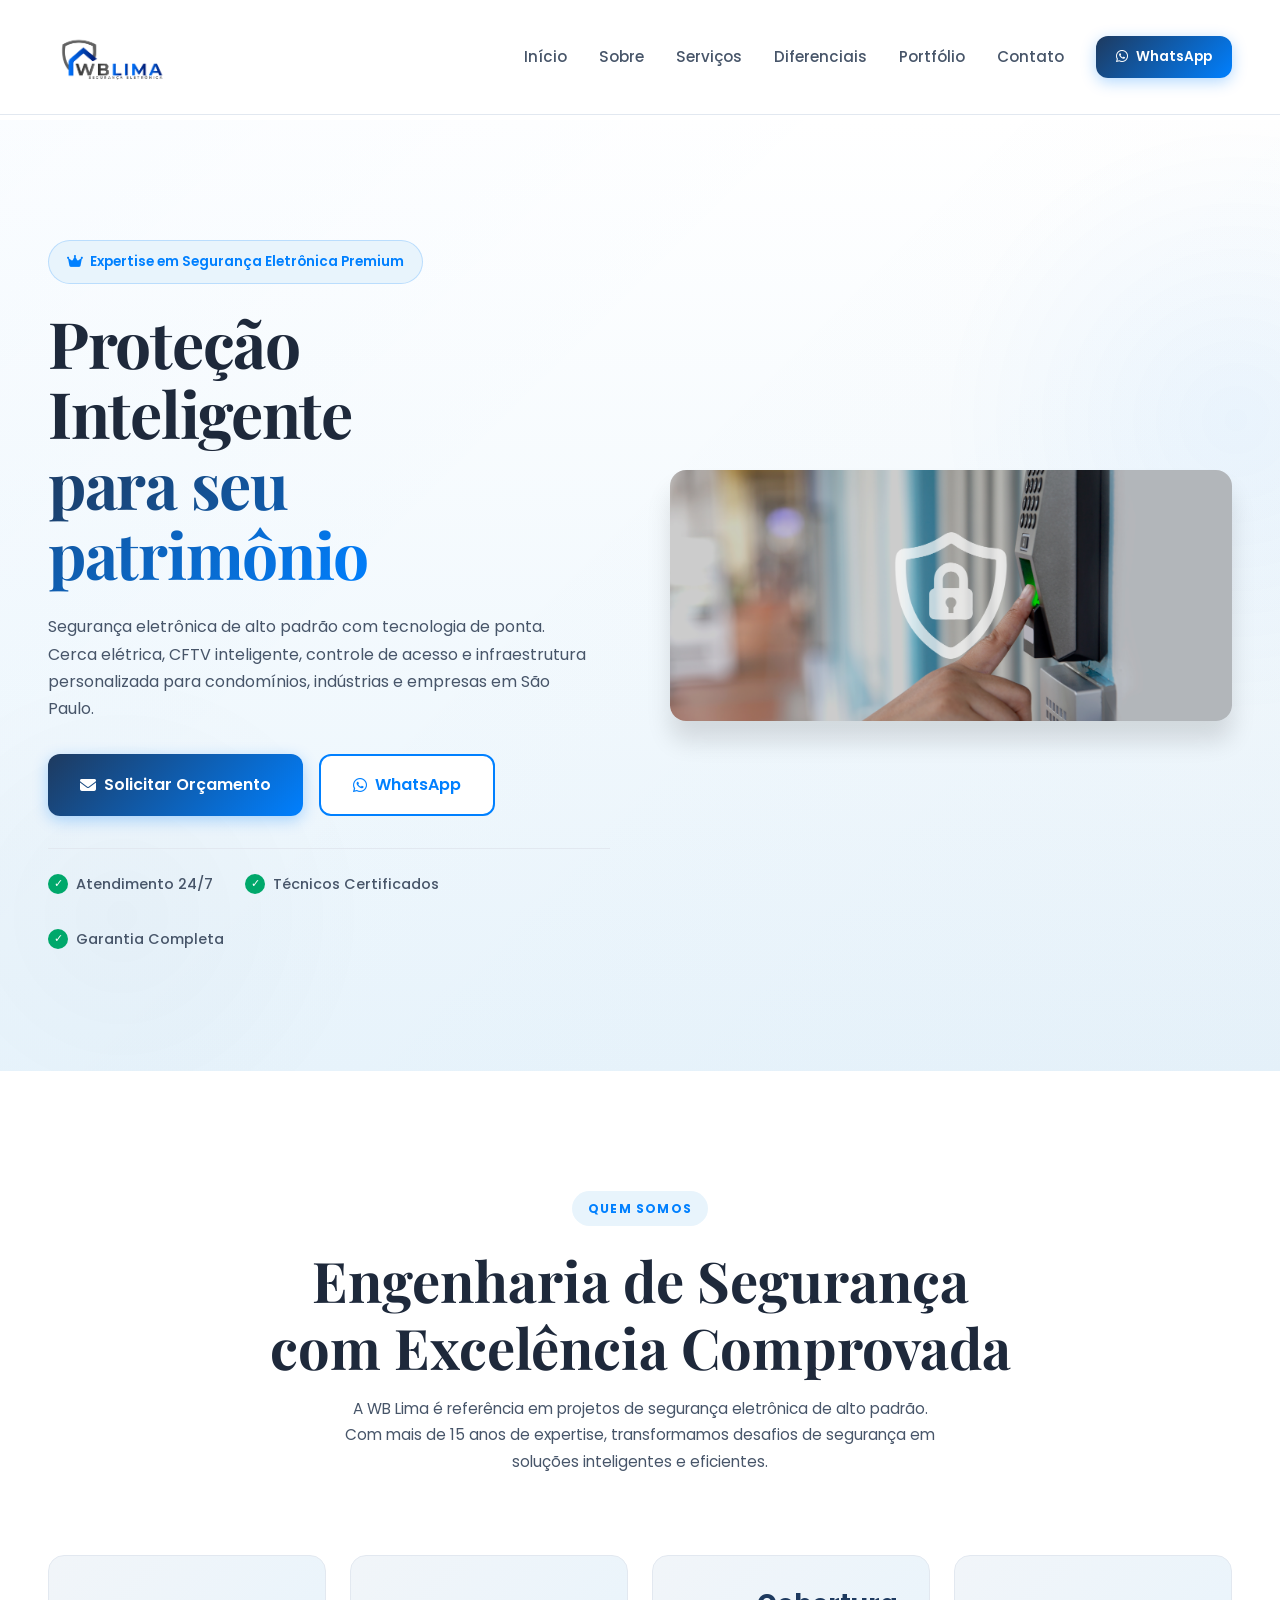
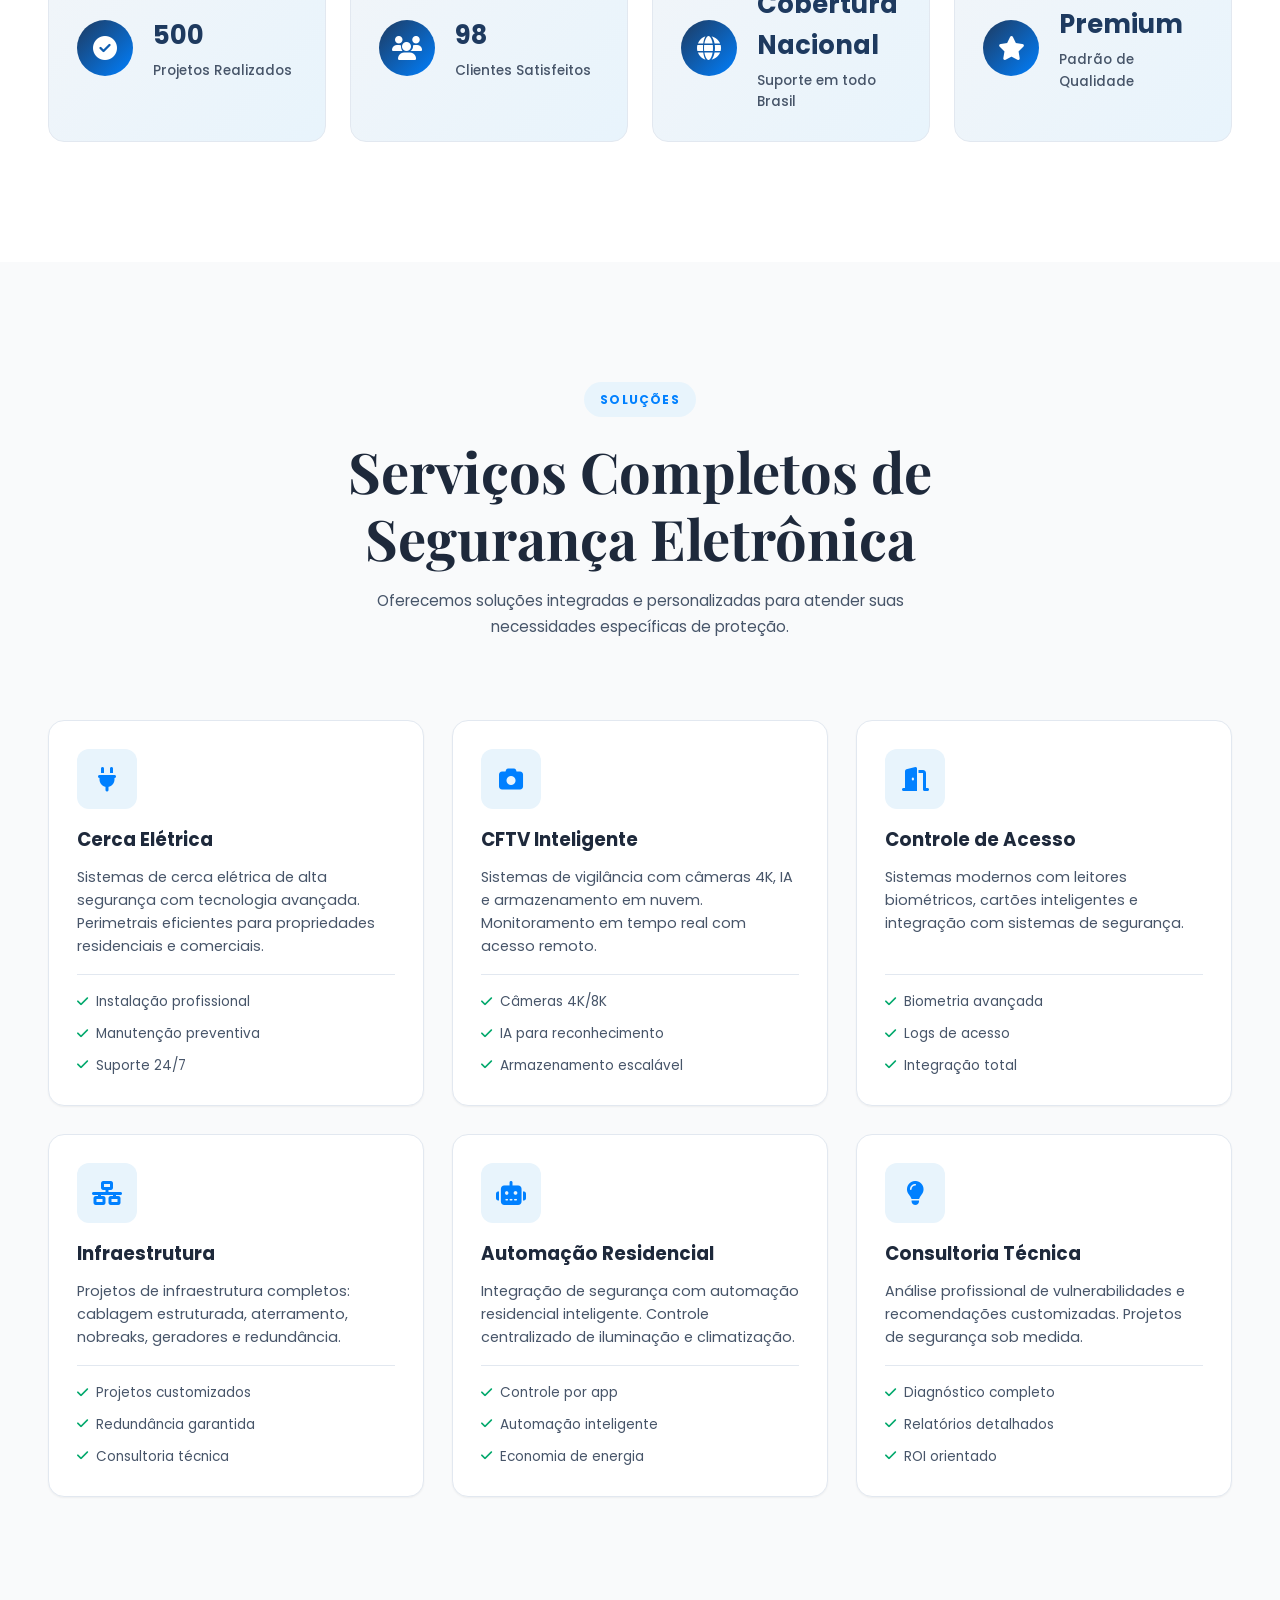
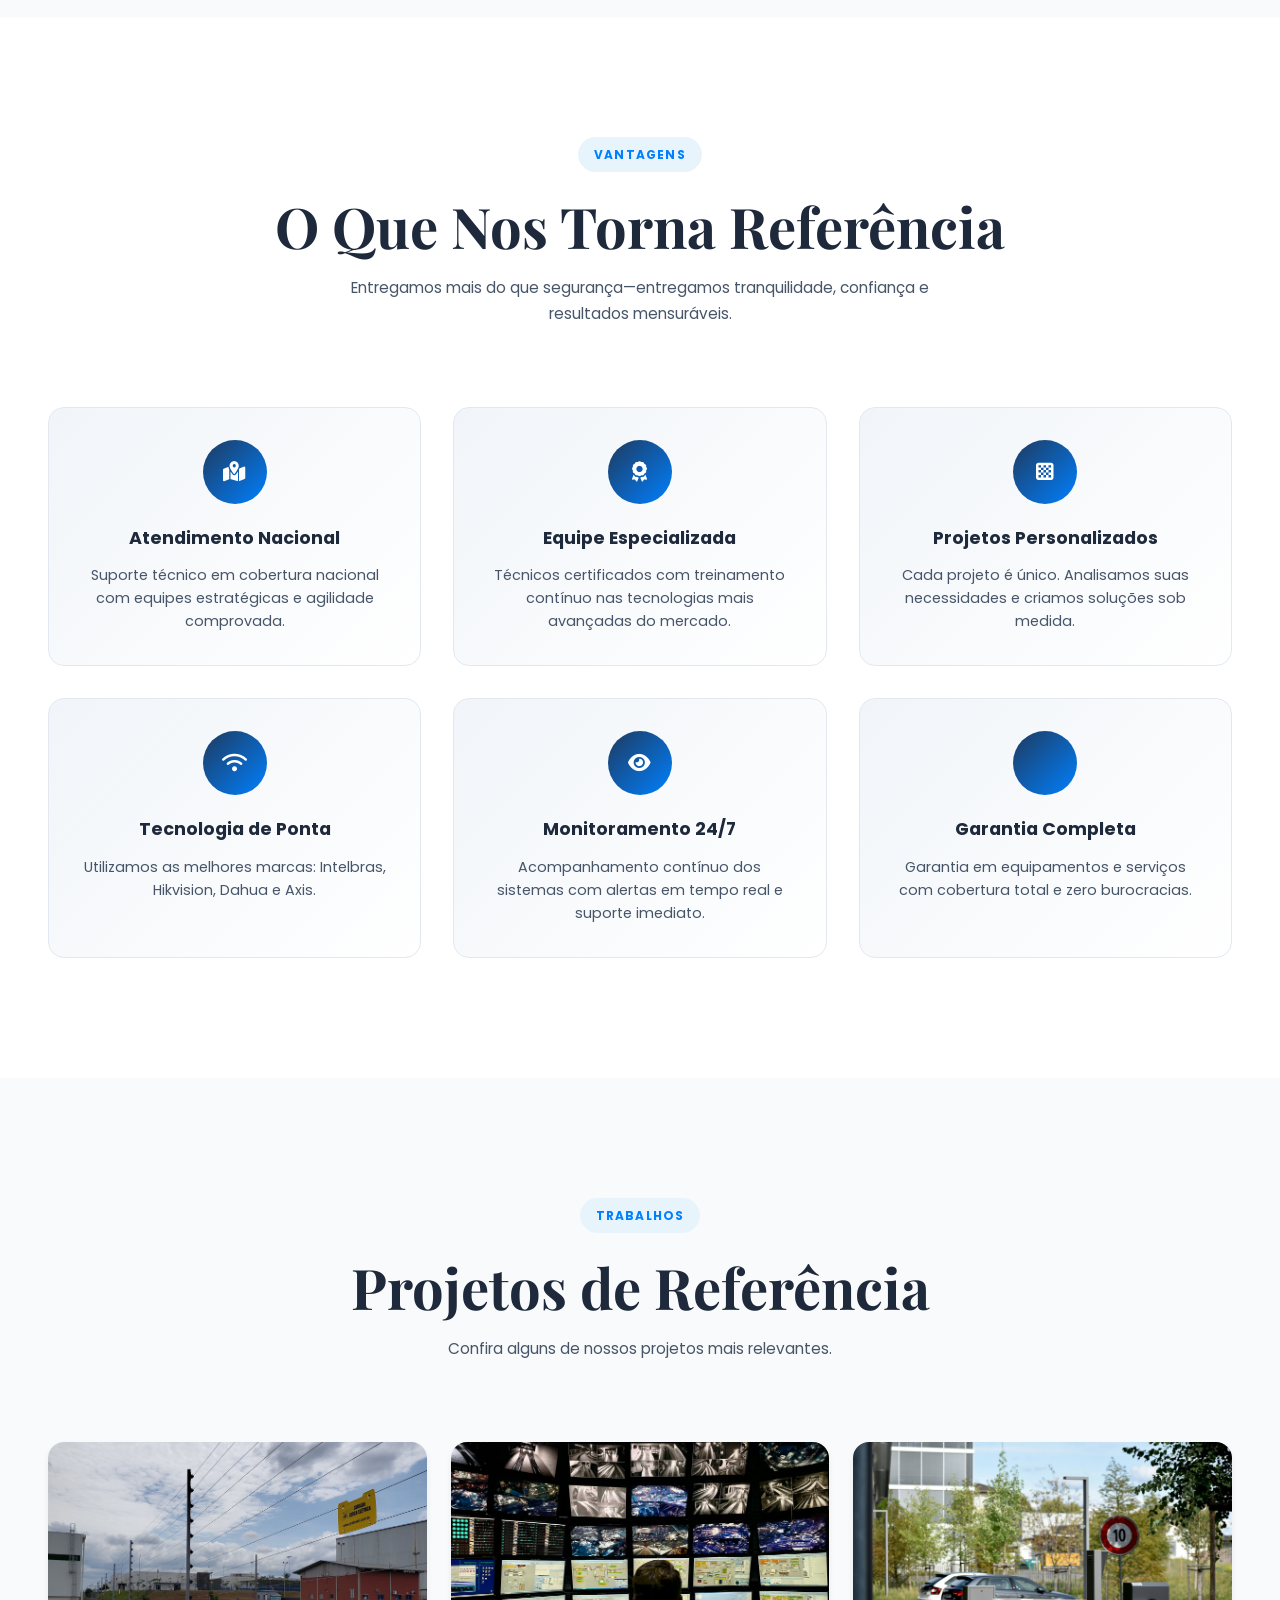
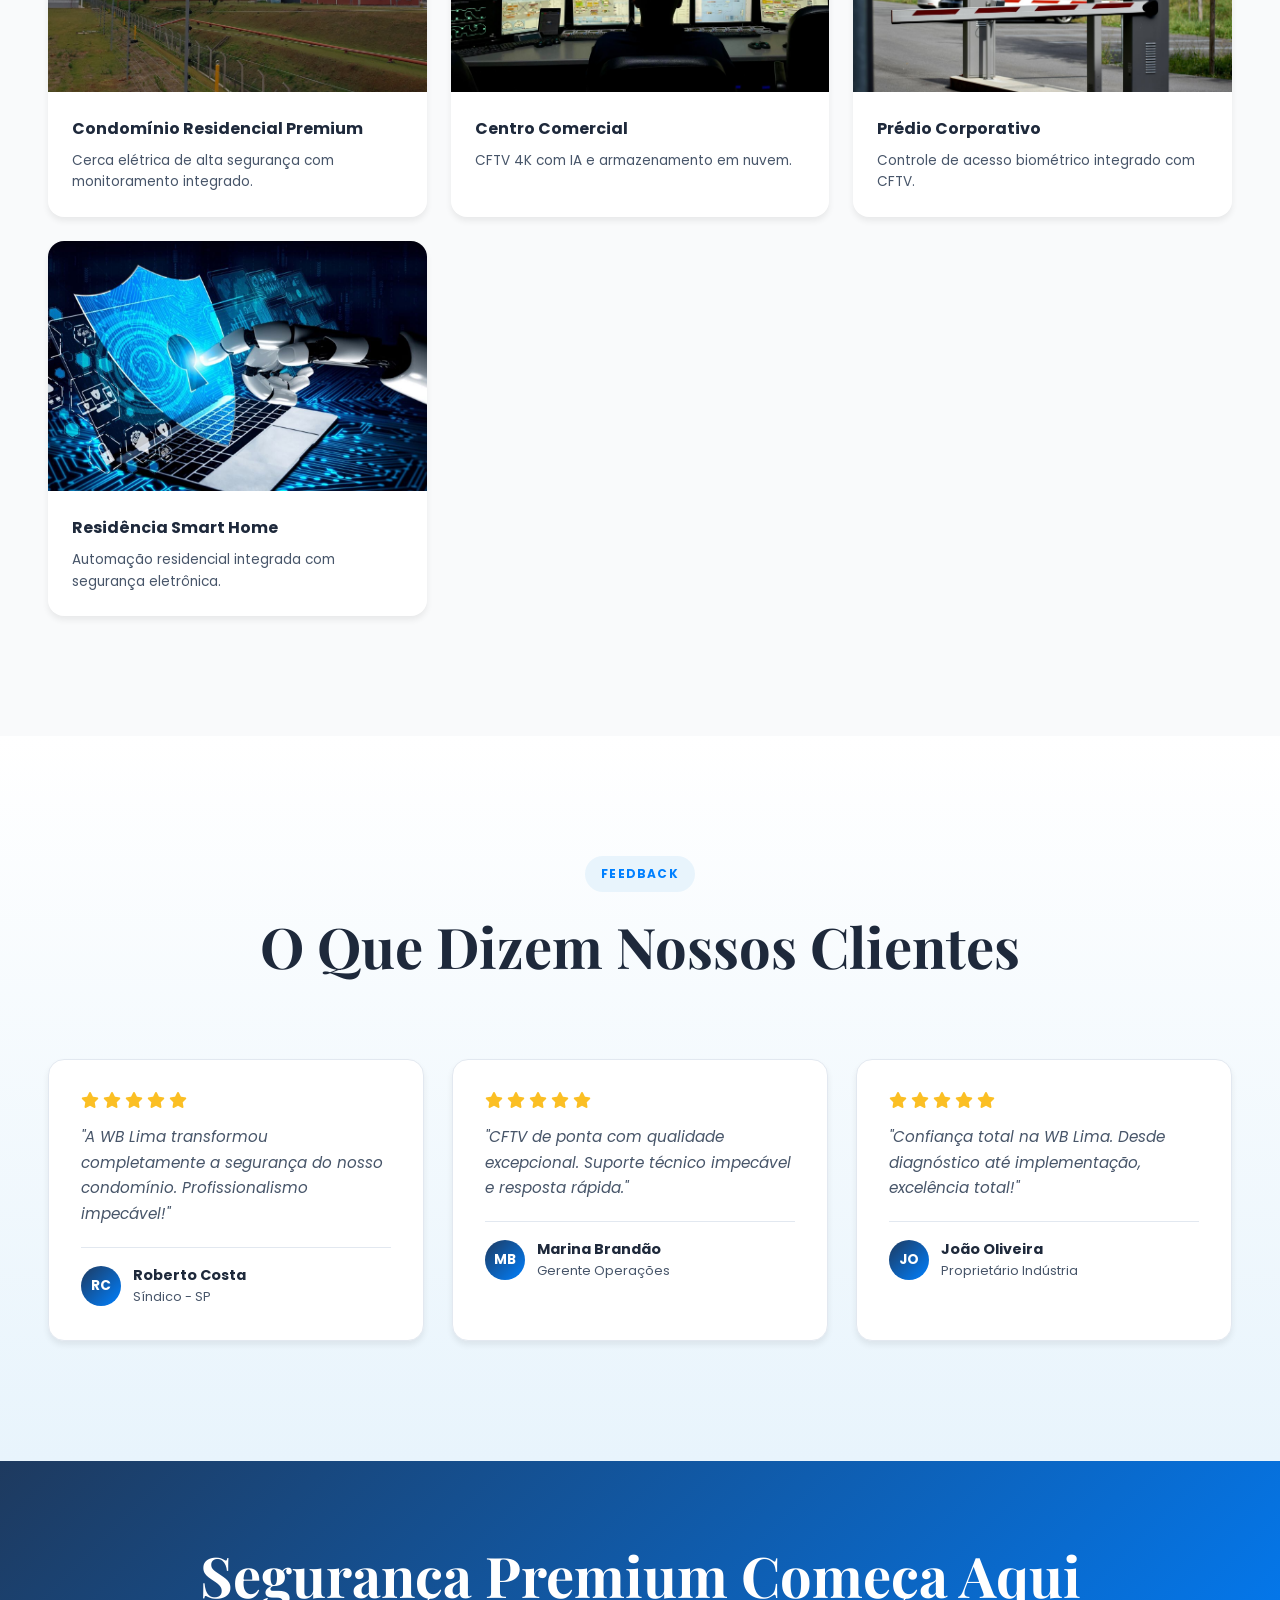
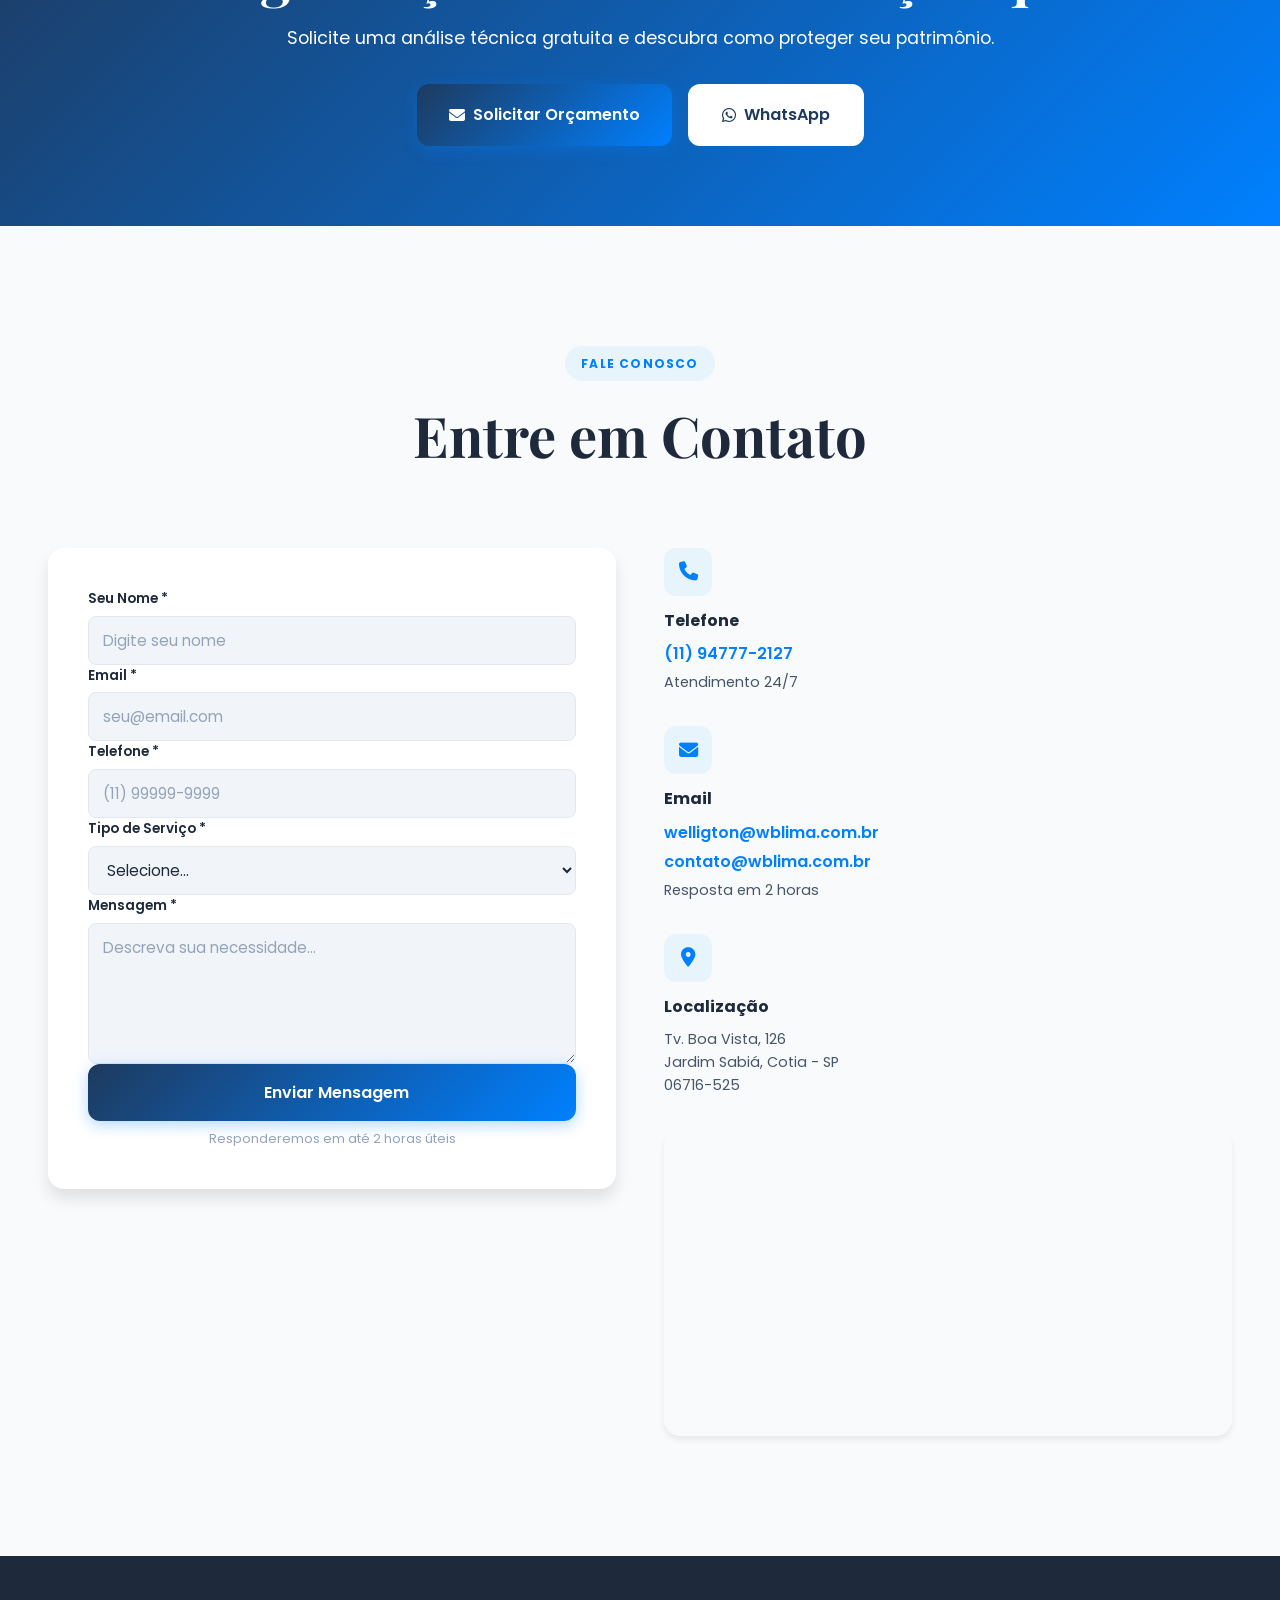
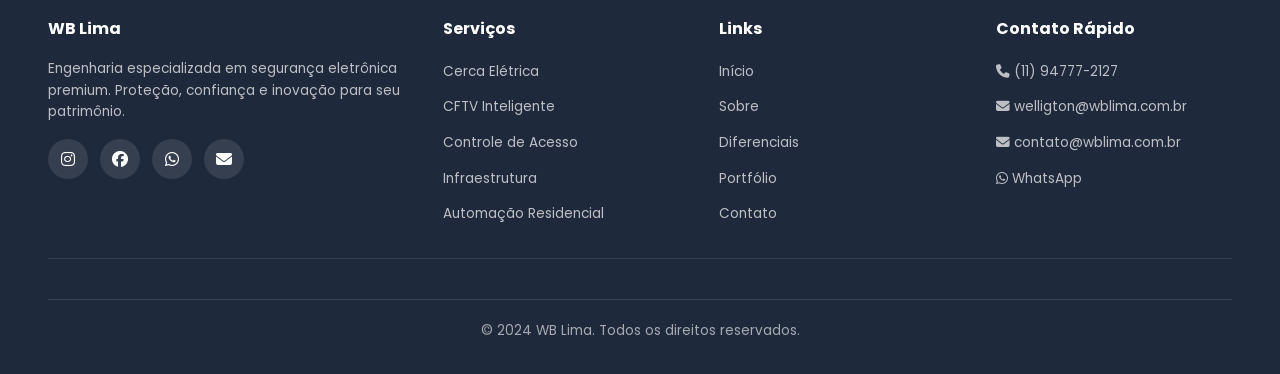
==== index.html @ 630300cd "Atualização Completa" ====
<!DOCTYPE html>
<html lang="pt-BR">
<head>
  <meta charset="UTF-8">
  <meta name="viewport" content="width=device-width, initial-scale=1.0">
  <meta name="theme-color" content="#ffffff">

  <title>WB Lima | Segurança Eletrônica Premium - São Paulo</title>
  <meta name="description" content="Segurança eletrônica de alto padrão. Especialistas em cerca elétrica, CFTV inteligente, controle de acesso e infraestrutura para São Paulo. Atendimento personalizado, tecnologia de ponta.">
  <meta name="keywords" content="segurança eletrônica, cerca elétrica, CFTV, controle de acesso, câmeras de segurança, São Paulo, WB Lima, segurança residencial, segurança corporativa">
  <meta name="robots" content="index, follow">
  <meta name="author" content="WB Lima">
  <link rel="canonical" href="https://wblima.com.br/">

  <!-- Open Graph -->
  <meta property="og:type" content="website">
  <meta property="og:locale" content="pt_BR">
  <meta property="og:url" content="https://wblima.com.br/">
  <meta property="og:title" content="WB Lima | Segurança Eletrônica Premium - São Paulo">
  <meta property="og:description" content="Segurança eletrônica de alto padrão com tecnologia de ponta e atendimento especializado.">
  <meta property="og:site_name" content="WB Lima">

  <!-- Twitter Card -->
  <meta name="twitter:card" content="summary_large_image">
  <meta name="twitter:title" content="WB Lima | Segurança Eletrônica Premium">
  <meta name="twitter:description" content="Projetos personalizados de segurança eletrônica de alto padrão.">

  <!-- Favicon -->
  <link rel="icon" type="image/png" href="assets/logo.png">
  <link rel="apple-touch-icon" href="assets/logo.png">

  <!-- Fonts: Tipografia Premium -->
  <link rel="preconnect" href="https://fonts.googleapis.com">
  <link rel="preconnect" href="https://fonts.gstatic.com" crossorigin>
  <link href="https://fonts.googleapis.com/css2?family=Playfair+Display:wght@600;700;800&family=Poppins:wght@300;400;500;600;700&display=swap" rel="stylesheet">

  <!-- Icons -->
  <link rel="stylesheet" href="https://cdnjs.cloudflare.com/ajax/libs/font-awesome/6.5.1/css/all.min.css" integrity="sha512-DTOQO9RWCH3ppGqcWaEA1BIZOC6xxalwEsw9c2QQeAIftl+Vegovlnee1c9QX4TctnWMn13TZye+giMm8e2LwA==" crossorigin="anonymous" referrerpolicy="no-referrer">

  <!-- Stylesheet -->
  <link rel="stylesheet" href="style.css">

  <!-- Structured Data -->
  <script type="application/ld+json">
  {
    "@context": "https://schema.org",
    "@type": "LocalBusiness",
    "name": "WB Lima Segurança Eletrônica",
    "image": "https://wblima.com.br/assets/logo.png",
    "description": "Engenharia de segurança eletrônica premium - Cerca elétrica, CFTV inteligente, controle de acesso, infraestrutura.",
    "url": "https://wblima.com.br",
    "telephone": "+55 11 94777-2127",
    "email": "welligton@wblima.com.br",
    "address": {
      "@type": "PostalAddress",
      "streetAddress": "Tv. Boa Vista, 126",
      "addressLocality": "Cotia",
      "addressRegion": "SP",
      "postalCode": "06716-525",
      "addressCountry": "BR"
    },
    "areaServed": "São Paulo"
  }
  </script>

  <noscript>
    <style>
      .fade-in, .slide-up, .slide-left { opacity: 1 !important; animation: none !important; }
    </style>
  </noscript>
</head>

<body>

  <!-- Accessibility Skip Link -->
  <a href="#main-content" class="skip-link">Pular para conteúdo principal</a>

  <!-- ========== HEADER ========== -->
  <header id="header" class="header">
    <div class="container-fluid">
      <div class="header-inner">
        <!-- Logo -->
        <a href="#hero" class="logo" aria-label="WB Lima - Voltar ao início">
          <img src="assets/logo.png" alt="WB Lima" class="logo-img">
          <span class="logo-text">WB Lima</span>
        </a>

        <!-- Navigation -->
        <nav class="navbar" id="navbar">
          <ul class="nav-menu" id="nav-menu" role="menubar">
            <li role="none"><a href="#hero" class="nav-link" role="menuitem">Início</a></li>
            <li role="none"><a href="#sobre" class="nav-link" role="menuitem">Sobre</a></li>
            <li role="none"><a href="#servicos" class="nav-link" role="menuitem">Serviços</a></li>
            <li role="none"><a href="#diferenciais" class="nav-link" role="menuitem">Diferenciais</a></li>
            <li role="none"><a href="#portfolio" class="nav-link" role="menuitem">Portfólio</a></li>
            <li role="none"><a href="#contato" class="nav-link" role="menuitem">Contato</a></li>
          </ul>
          <a href="https://wa.me/5511947772127?text=Ol%C3%A1!%20Gostaria%20de%20solicitar%20um%20or%C3%A7amento." class="btn btn-primary btn-sm" target="_blank" rel="noopener noreferrer">
            <i class="fab fa-whatsapp"></i> WhatsApp
          </a>
        </nav>

        <!-- Hamburger Menu -->
        <button class="hamburger" id="hamburger" aria-label="Abrir menú" aria-expanded="false">
          <span class="hamburger-line"></span>
          <span class="hamburger-line"></span>
          <span class="hamburger-line"></span>
        </button>
      </div>
    </div>
  </header>

  <!-- Main Content -->
  <main id="main-content">

    <!-- ========== HERO ========== -->
    <section id="hero" class="hero">
      <div class="hero-background">
        <div class="hero-gradient"></div>
      </div>
      <div class="container-fluid">
        <div class="hero-content">
          <div class="hero-text">
            <div class="hero-badge fade-in" data-delay="0">
              <i class="fas fa-crown"></i>
              <span>Expertise em Segurança Eletrônica Premium</span>
            </div>
            <h1 class="hero-title fade-in" data-delay="100">
              Proteção Inteligente<br>
              <span class="text-primary">para seu patrimônio</span>
            </h1>
            <p class="hero-description fade-in" data-delay="200">
              Segurança eletrônica de alto padrão com tecnologia de ponta. Cerca elétrica, CFTV inteligente, controle de acesso e infraestrutura personalizada para condomínios, indústrias e empresas em São Paulo.
            </p>
            
            <!-- CTA Buttons -->
            <div class="hero-cta fade-in" data-delay="300">
              <a href="#contato" class="btn btn-primary btn-lg">
                <i class="fas fa-envelope"></i>
                Solicitar Orçamento
              </a>
              <a href="https://wa.me/5511947772127?text=Ol%C3%A1!%20Gostaria%20de%20solicitar%20um%20or%C3%A7amento." class="btn btn-secondary btn-lg" target="_blank" rel="noopener noreferrer">
                <i class="fab fa-whatsapp"></i>
                WhatsApp
              </a>
            </div>

            <!-- Trust Elements -->
            <div class="hero-trust fade-in" data-delay="400">
              <div class="trust-item">
                <span class="trust-icon">✓</span>
                <span>Atendimento 24/7</span>
              </div>
              <div class="trust-item">
                <span class="trust-icon">✓</span>
                <span>Técnicos Certificados</span>
              </div>
              <div class="trust-item">
                <span class="trust-icon">✓</span>
                <span>Garantia Completa</span>
              </div>
            </div>
          </div>

          <!-- Hero Image -->
          <div class="hero-image fade-in" data-delay="200">
            <img src="assets/portaria_remota.png" alt="Sistema de Segurança Eletrônica Profissional" class="hero-img">
          </div>
        </div>
      </div>
    </section>

    <!-- ========== SOBRE ========== -->
    <section id="sobre" class="section section-sobre">
      <div class="container-fluid">
        <div class="section-header">
          <span class="section-tag slide-up">QUEM SOMOS</span>
          <h2 class="section-title slide-up">Engenharia de Segurança<br>com Excelência Comprovada</h2>
          <p class="section-description slide-up" data-delay="100">
            A WB Lima é referência em projetos de segurança eletrônica de alto padrão. Com mais de 15 anos de expertise, transformamos desafios de segurança em soluções inteligentes e eficientes.
          </p>
        </div>

        <!-- Stats Grid -->
        <div class="stats-grid">
          <div class="stat-card slide-up" data-delay="150">
            <div class="stat-icon">
              <i class="fas fa-check-circle"></i>
            </div>
            <div class="stat-content">
              <h3 class="stat-number" data-count="500">500+</h3>
              <p class="stat-label">Projetos Realizados</p>
            </div>
          </div>
          <div class="stat-card slide-up" data-delay="200">
            <div class="stat-icon">
              <i class="fas fa-users"></i>
            </div>
            <div class="stat-content">
              <h3 class="stat-number" data-count="98">98%</h3>
              <p class="stat-label">Clientes Satisfeitos</p>
            </div>
          </div>
          <div class="stat-card slide-up" data-delay="250">
            <div class="stat-icon">
              <i class="fas fa-globe"></i>
            </div>
            <div class="stat-content">
              <h3 class="stat-number">Cobertura Nacional</h3>
              <p class="stat-label">Suporte em todo Brasil</p>
            </div>
          </div>
          <div class="stat-card slide-up" data-delay="300">
            <div class="stat-icon">
              <i class="fas fa-star"></i>
            </div>
            <div class="stat-content">
              <h3 class="stat-number">Premium</h3>
              <p class="stat-label">Padrão de Qualidade</p>
            </div>
          </div>
        </div>
      </div>
    </section>

    <!-- ========== SERVIÇOS ========== -->
    <section id="servicos" class="section section-servicos">
      <div class="container-fluid">
        <div class="section-header">
          <span class="section-tag slide-up">SOLUÇÕES</span>
          <h2 class="section-title slide-up">Serviços Completos de<br>Segurança Eletrônica</h2>
          <p class="section-description slide-up" data-delay="100">
            Oferecemos soluções integradas e personalizadas para atender suas necessidades específicas de proteção.
          </p>
        </div>

        <!-- Services Grid -->
        <div class="services-grid">
          
          <div class="service-card slide-up" data-delay="150">
            <div class="service-icon">
              <i class="fas fa-plug"></i>
            </div>
            <h3 class="service-title">Cerca Elétrica</h3>
            <p class="service-description">
              Sistemas de cerca elétrica de alta segurança com tecnologia avançada. Perimetrais eficientes para propriedades residenciais e comerciais.
            </p>
            <ul class="service-features">
              <li><i class="fas fa-check"></i> Instalação profissional</li>
              <li><i class="fas fa-check"></i> Manutenção preventiva</li>
              <li><i class="fas fa-check"></i> Suporte 24/7</li>
            </ul>
          </div>

          <div class="service-card slide-up" data-delay="200">
            <div class="service-icon">
              <i class="fas fa-camera"></i>
            </div>
            <h3 class="service-title">CFTV Inteligente</h3>
            <p class="service-description">
              Sistemas de vigilância com câmeras 4K, IA e armazenamento em nuvem. Monitoramento em tempo real com acesso remoto.
            </p>
            <ul class="service-features">
              <li><i class="fas fa-check"></i> Câmeras 4K/8K</li>
              <li><i class="fas fa-check"></i> IA para reconhecimento</li>
              <li><i class="fas fa-check"></i> Armazenamento escalável</li>
            </ul>
          </div>

          <div class="service-card slide-up" data-delay="250">
            <div class="service-icon">
              <i class="fas fa-door-open"></i>
            </div>
            <h3 class="service-title">Controle de Acesso</h3>
            <p class="service-description">
              Sistemas modernos com leitores biométricos, cartões inteligentes e integração com sistemas de segurança.
            </p>
            <ul class="service-features">
              <li><i class="fas fa-check"></i> Biometria avançada</li>
              <li><i class="fas fa-check"></i> Logs de acesso</li>
              <li><i class="fas fa-check"></i> Integração total</li>
            </ul>
          </div>

          <div class="service-card slide-up" data-delay="300">
            <div class="service-icon">
              <i class="fas fa-network-wired"></i>
            </div>
            <h3 class="service-title">Infraestrutura</h3>
            <p class="service-description">
              Projetos de infraestrutura completos: cablagem estruturada, aterramento, nobreaks, geradores e redundância.
            </p>
            <ul class="service-features">
              <li><i class="fas fa-check"></i> Projetos customizados</li>
              <li><i class="fas fa-check"></i> Redundância garantida</li>
              <li><i class="fas fa-check"></i> Consultoria técnica</li>
            </ul>
          </div>

          <div class="service-card slide-up" data-delay="350">
            <div class="service-icon">
              <i class="fas fa-robot"></i>
            </div>
            <h3 class="service-title">Automação Residencial</h3>
            <p class="service-description">
              Integração de segurança com automação residencial inteligente. Controle centralizado de iluminação e climatização.
            </p>
            <ul class="service-features">
              <li><i class="fas fa-check"></i> Controle por app</li>
              <li><i class="fas fa-check"></i> Automação inteligente</li>
              <li><i class="fas fa-check"></i> Economia de energia</li>
            </ul>
          </div>

          <div class="service-card slide-up" data-delay="400">
            <div class="service-icon">
              <i class="fas fa-lightbulb"></i>
            </div>
            <h3 class="service-title">Consultoria Técnica</h3>
            <p class="service-description">
              Análise profissional de vulnerabilidades e recomendações customizadas. Projetos de segurança sob medida.
            </p>
            <ul class="service-features">
              <li><i class="fas fa-check"></i> Diagnóstico completo</li>
              <li><i class="fas fa-check"></i> Relatórios detalhados</li>
              <li><i class="fas fa-check"></i> ROI orientado</li>
            </ul>
          </div>
        </div>
      </div>
    </section>

    <!-- ========== DIFERENCIAIS ========== -->
    <section id="diferenciais" class="section section-diferenciais">
      <div class="container-fluid">
        <div class="section-header">
          <span class="section-tag slide-up">VANTAGENS</span>
          <h2 class="section-title slide-up">O Que Nos Torna Referência</h2>
          <p class="section-description slide-up" data-delay="100">
            Entregamos mais do que segurança—entregamos tranquilidade, confiança e resultados mensuráveis.
          </p>
        </div>

        <!-- Diferencials Grid -->
        <div class="diferenciais-grid">
          <div class="diferencial-item slide-up" data-delay="150">
            <div class="diferencial-icon">
              <i class="fas fa-map-location-dot"></i>
            </div>
            <h3>Atendimento Nacional</h3>
            <p>Suporte técnico em cobertura nacional com equipes estratégicas e agilidade comprovada.</p>
          </div>

          <div class="diferencial-item slide-up" data-delay="200">
            <div class="diferencial-icon">
              <i class="fas fa-award"></i>
            </div>
            <h3>Equipe Especializada</h3>
            <p>Técnicos certificados com treinamento contínuo nas tecnologias mais avançadas do mercado.</p>
          </div>

          <div class="diferencial-item slide-up" data-delay="250">
            <div class="diferencial-icon">
              <i class="fas fa-chess-board"></i>
            </div>
            <h3>Projetos Personalizados</h3>
            <p>Cada projeto é único. Analisamos suas necessidades e criamos soluções sob medida.</p>
          </div>

          <div class="diferencial-item slide-up" data-delay="300">
            <div class="diferencial-icon">
              <i class="fas fa-wifi"></i>
            </div>
            <h3>Tecnologia de Ponta</h3>
            <p>Utilizamos as melhores marcas: Intelbras, Hikvision, Dahua e Axis.</p>
          </div>

          <div class="diferencial-item slide-up" data-delay="350">
            <div class="diferencial-icon">
              <i class="fas fa-eye"></i>
            </div>
            <h3>Monitoramento 24/7</h3>
            <p>Acompanhamento contínuo dos sistemas com alertas em tempo real e suporte imediato.</p>
          </div>

          <div class="diferencial-item slide-up" data-delay="400">
            <div class="diferencial-icon">
              <i class="fas fa-shield-check"></i>
            </div>
            <h3>Garantia Completa</h3>
            <p>Garantia em equipamentos e serviços com cobertura total e zero burocracias.</p>
          </div>
        </div>
      </div>
    </section>

    <!-- ========== PORTFÓLIO ========== -->
    <section id="portfolio" class="section section-portfolio">
      <div class="container-fluid">
        <div class="section-header">
          <span class="section-tag slide-up">TRABALHOS</span>
          <h2 class="section-title slide-up">Projetos de Referência</h2>
          <p class="section-description slide-up" data-delay="100">
            Confira alguns de nossos projetos mais relevantes.
          </p>
        </div>

        <!-- Portfolio Grid -->
        <div class="portfolio-grid">
          <div class="portfolio-item slide-up" data-delay="150">
            <div class="portfolio-image">
              <img src="assets/cerca-eletrica.jpg" alt="Cerca Elétrica - Condomínio Premium" loading="lazy">
              <div class="portfolio-overlay">
                <a href="assets/cerca-eletrica.jpg" class="portfolio-zoom" aria-label="Ampliar imagem">
                  <i class="fas fa-expand"></i>
                </a>
              </div>
            </div>
            <div class="portfolio-info">
              <h3>Condomínio Residencial Premium</h3>
              <p>Cerca elétrica de alta segurança com monitoramento integrado.</p>
            </div>
          </div>

          <div class="portfolio-item slide-up" data-delay="200">
            <div class="portfolio-image">
              <img src="assets/cftv-inteligente.jpg" alt="CFTV Inteligente" loading="lazy">
              <div class="portfolio-overlay">
                <a href="assets/cftv-inteligente.jpg" class="portfolio-zoom" aria-label="Ampliar imagem">
                  <i class="fas fa-expand"></i>
                </a>
              </div>
            </div>
            <div class="portfolio-info">
              <h3>Centro Comercial</h3>
              <p>CFTV 4K com IA e armazenamento em nuvem.</p>
            </div>
          </div>

          <div class="portfolio-item slide-up" data-delay="250">
            <div class="portfolio-image">
              <img src="assets/controle-acesso.jpg" alt="Controle de Acesso" loading="lazy">
              <div class="portfolio-overlay">
                <a href="assets/controle-acesso.jpg" class="portfolio-zoom" aria-label="Ampliar imagem">
                  <i class="fas fa-expand"></i>
                </a>
              </div>
            </div>
            <div class="portfolio-info">
              <h3>Prédio Corporativo</h3>
              <p>Controle de acesso biométrico integrado com CFTV.</p>
            </div>
          </div>

          <div class="portfolio-item slide-up" data-delay="300">
            <div class="portfolio-image">
              <img src="assets/automação_residencial.jpg" alt="Automação Residencial" loading="lazy">
              <div class="portfolio-overlay">
                <a href="assets/automação_residencial.jpg" class="portfolio-zoom" aria-label="Ampliar imagem">
                  <i class="fas fa-expand"></i>
                </a>
              </div>
            </div>
            <div class="portfolio-info">
              <h3>Residência Smart Home</h3>
              <p>Automação residencial integrada com segurança eletrônica.</p>
            </div>
          </div>
        </div>
      </div>
    </section>

    <!-- ========== DEPOIMENTOS ========== -->
    <section id="depoimentos" class="section section-depoimentos">
      <div class="container-fluid">
        <div class="section-header">
          <span class="section-tag slide-up">FEEDBACK</span>
          <h2 class="section-title slide-up">O Que Dizem Nossos Clientes</h2>
        </div>

        <!-- Testimonials -->
        <div class="testimonials-grid">
          <div class="testimonial-card slide-up" data-delay="150">
            <div class="testimonial-stars">
              <i class="fas fa-star"></i>
              <i class="fas fa-star"></i>
              <i class="fas fa-star"></i>
              <i class="fas fa-star"></i>
              <i class="fas fa-star"></i>
            </div>
            <p class="testimonial-text">
              "A WB Lima transformou completamente a segurança do nosso condomínio. Profissionalismo impecável!"
            </p>
            <div class="testimonial-author">
              <div class="author-avatar">RC</div>
              <div>
                <h4>Roberto Costa</h4>
                <p>Síndico - SP</p>
              </div>
            </div>
          </div>

          <div class="testimonial-card slide-up" data-delay="200">
            <div class="testimonial-stars">
              <i class="fas fa-star"></i>
              <i class="fas fa-star"></i>
              <i class="fas fa-star"></i>
              <i class="fas fa-star"></i>
              <i class="fas fa-star"></i>
            </div>
            <p class="testimonial-text">
              "CFTV de ponta com qualidade excepcional. Suporte técnico impecável e resposta rápida."
            </p>
            <div class="testimonial-author">
              <div class="author-avatar">MB</div>
              <div>
                <h4>Marina Brandão</h4>
                <p>Gerente Operações</p>
              </div>
            </div>
          </div>

          <div class="testimonial-card slide-up" data-delay="250">
            <div class="testimonial-stars">
              <i class="fas fa-star"></i>
              <i class="fas fa-star"></i>
              <i class="fas fa-star"></i>
              <i class="fas fa-star"></i>
              <i class="fas fa-star"></i>
            </div>
            <p class="testimonial-text">
              "Confiança total na WB Lima. Desde diagnóstico até implementação, excelência total!"
            </p>
            <div class="testimonial-author">
              <div class="author-avatar">JO</div>
              <div>
                <h4>João Oliveira</h4>
                <p>Proprietário Indústria</p>
              </div>
            </div>
          </div>
        </div>
      </div>
    </section>

    <!-- ========== CTA FORTE ========== -->
    <section class="section section-cta">
      <div class="container-fluid">
        <div class="cta-box">
          <h2 class="cta-title slide-up">Segurança Premium Começa Aqui</h2>
          <p class="cta-description slide-up" data-delay="100">
            Solicite uma análise técnica gratuita e descubra como proteger seu patrimônio.
          </p>
          <div class="cta-buttons slide-up" data-delay="200">
            <a href="#contato" class="btn btn-primary btn-lg">
              <i class="fas fa-envelope"></i>
              Solicitar Orçamento
            </a>
            <a href="https://wa.me/5511947772127?text=Ol%C3%A1!%20Gostaria%20de%20solicitar%20uma%20an%C3%A1lise%20t%C3%A9cnica." class="btn btn-secondary btn-lg" target="_blank" rel="noopener noreferrer">
              <i class="fab fa-whatsapp"></i>
              WhatsApp
            </a>
          </div>
        </div>
      </div>
    </section>

    <!-- ========== CONTATO ========== -->
    <section id="contato" class="section section-contato">
      <div class="container-fluid">
        <div class="section-header">
          <span class="section-tag slide-up">FALE CONOSCO</span>
          <h2 class="section-title slide-up">Entre em Contato</h2>
        </div>

        <div class="contato-grid">
          <!-- Form -->
          <div class="contato-form slide-up" data-delay="150">
            <form id="contact-form" class="form" novalidate>
              <div class="form-group">
                <label for="form-name">Seu Nome *</label>
                <input type="text" id="form-name" name="name" required placeholder="Digite seu nome">
              </div>

              <div class="form-group">
                <label for="form-email">Email *</label>
                <input type="email" id="form-email" name="email" required placeholder="seu@email.com">
              </div>

              <div class="form-group">
                <label for="form-phone">Telefone *</label>
                <input type="tel" id="form-phone" name="phone" required placeholder="(11) 99999-9999">
              </div>

              <div class="form-group">
                <label for="form-tipo">Tipo de Serviço *</label>
                <select id="form-tipo" name="tipo" required>
                  <option value="">Selecione...</option>
                  <option value="cerca">Cerca Elétrica</option>
                  <option value="cftv">CFTV Inteligente</option>
                  <option value="acesso">Controle de Acesso</option>
                  <option value="infraestrutura">Infraestrutura</option>
                  <option value="automacao">Automação Residencial</option>
                  <option value="consultoria">Consultoria</option>
                  <option value="outro">Outro</option>
                </select>
              </div>

              <div class="form-group">
                <label for="form-message">Mensagem *</label>
                <textarea id="form-message" name="message" rows="5" required placeholder="Descreva sua necessidade..."></textarea>
              </div>

              <button type="submit" class="btn btn-primary btn-full btn-lg">
                <i class="fas fa-send"></i>
                Enviar Mensagem
              </button>

              <p class="form-disclaimer">Responderemos em até 2 horas úteis</p>
            </form>
          </div>

          <!-- Contact Info & Map -->
          <div class="contato-info slide-up" data-delay="250">
            <div class="info-block">
              <div class="info-icon">
                <i class="fas fa-phone"></i>
              </div>
              <h3>Telefone</h3>
              <a href="tel:+5511947772127">(11) 94777-2127</a>
              <p>Atendimento 24/7</p>
            </div>

            <div class="info-block">
              <div class="info-icon">
                <i class="fas fa-envelope"></i>
              </div>
              <h3>Email</h3>
              <a href="mailto:welligton@wblima.com.br">welligton@wblima.com.br</a>
              <a href="mailto:contato@wblima.com.br">contato@wblima.com.br</a>
              <p>Resposta em 2 horas</p>
            </div>

            <div class="info-block">
              <div class="info-icon">
                <i class="fas fa-location-dot"></i>
              </div>
              <h3>Localização</h3>
              <p>Tv. Boa Vista, 126<br>Jardim Sabiá, Cotia - SP<br>06716-525</p>
            </div>

            <!-- Google Maps -->
            <div class="map-container">
              <iframe src="https://www.google.com/maps/embed?pb=!1m18!1m12!1m3!1d3657.8297571234567!2d-46.9158!3d-23.5496!2m3!1f0!2f0!3f0!3m2!1i1024!2i768!4f13.1!3m3!1m2!1s0x94cf01a38a0001a1%3A0x1234567890abcdef!2sTv.%20Boa%20Vista%2C%20126%20-%20Jardim%20Sabi%C3%A1%2C%20Cotia%20-%20SP%2C%2006716-525!5e0!3m2!1spt-BR!2sbr!4v1704200000000" width="100%" height="300" style="border:none;border-radius:16px;" loading="lazy" referrerpolicy="no-referrer-when-downgrade" title="Localização WB Lima - Tv. Boa Vista, 126, Cotia"></iframe>
            </div>
          </div>
        </div>
      </div>
    </section>

  </main>

  <!-- ========== FOOTER ========== -->
  <footer id="footer" class="footer">
    <div class="container-fluid">
      <div class="footer-content">
        <div class="footer-section">
          <h3>WB Lima</h3>
          <p class="footer-description">
            Engenharia especializada em segurança eletrônica premium. Proteção, confiança e inovação para seu patrimônio.
          </p>
          <div class="social-links">
            <a href="https://www.instagram.com/wblimasegurancaeletronica?igsh=YWE4bDdta3E1bTVz" target="_blank" rel="noopener noreferrer" aria-label="Instagram" title="Instagram">
              <i class="fab fa-instagram"></i>
            </a>
            <a href="https://www.facebook.com/wblima" target="_blank" rel="noopener noreferrer" aria-label="Facebook" title="Facebook">
              <i class="fab fa-facebook"></i>
            </a>
            <a href="https://wa.me/5511947772127" target="_blank" rel="noopener noreferrer" aria-label="WhatsApp" title="WhatsApp">
              <i class="fab fa-whatsapp"></i>
            </a>
            <a href="mailto:welligton@wblima.com.br" aria-label="Email" title="Email">
              <i class="fas fa-envelope"></i>
            </a>
          </div>
        </div>

        <div class="footer-section">
          <h4>Serviços</h4>
          <ul class="footer-links">
            <li><a href="#servicos">Cerca Elétrica</a></li>
            <li><a href="#servicos">CFTV Inteligente</a></li>
            <li><a href="#servicos">Controle de Acesso</a></li>
            <li><a href="#servicos">Infraestrutura</a></li>
            <li><a href="#servicos">Automação Residencial</a></li>
          </ul>
        </div>

        <div class="footer-section">
          <h4>Links</h4>
          <ul class="footer-links">
            <li><a href="#hero">Início</a></li>
            <li><a href="#sobre">Sobre</a></li>
            <li><a href="#diferenciais">Diferenciais</a></li>
            <li><a href="#portfolio">Portfólio</a></li>
            <li><a href="#contato">Contato</a></li>
          </ul>
        </div>

        <div class="footer-section">
          <h4>Contato Rápido</h4>
          <ul class="footer-links">
            <li><a href="tel:+5511947772127"><i class="fas fa-phone"></i> (11) 94777-2127</a></li>
            <li><a href="mailto:welligton@wblima.com.br"><i class="fas fa-envelope"></i> welligton@wblima.com.br</a></li>
            <li><a href="mailto:contato@wblima.com.br"><i class="fas fa-envelope"></i> contato@wblima.com.br</a></li>
            <li><a href="https://wa.me/5511947772127" target="_blank"><i class="fab fa-whatsapp"></i> WhatsApp</a></li>
          </ul>
        </div>
      </div>

      <!-- Footer Bottom -->
      <div class="footer-bottom">
        <p>&copy; 2024 WB Lima. Todos os direitos reservados.</p>
      </div>
    </div>
  </footer>

  <!-- Scroll To Top -->
  <button id="scroll-to-top" class="scroll-to-top" aria-label="Voltar ao topo">
    <i class="fas fa-arrow-up"></i>
  </button>

  <!-- Scripts -->
  <script src="script.js" defer></script>

</body>
</html>
---- style.css ----
/* ========================================================================
   WB LIMA — Segurança Eletrônica Premium
   Design: Light Modern Professional | Premium Conversão-Focused  
   Typography: Playfair Display (Headers) + Poppins (Body) 
   Paleta: Azul Escuro #1e3a5f, Azul Claro #0080ff, Branco #ffffff
   ======================================================================== */

/* ──────────────────────────────────────────────────────────────────────
   RESET & VARIÁVEIS CSS
   ────────────────────────────────────────────────────────────────────── */
*, *::before, *::after {
  margin: 0;
  padding: 0;
  box-sizing: border-box;
}

html {
  scroll-behavior: smooth;
  -webkit-text-size-adjust: 100%;
}

:root {
  /* Cores Principais - Paleta Profissional Premium */
  --primary-dark: #1e3a5f;
  --primary-blue: #0080ff;
  --primary-light: #e8f4fc;
  --secondary-teal: #00a86b;
  --accent-gold: #d4af37;
  
  /* Background e Surfaces */
  --bg-white: #ffffff;
  --bg-light-gray: #f9fafb;
  --bg-gray: #f3f4f6;
  --bg-light: #f1f5f9;
  
  /* Text Colors */
  --text-dark: #1e293b;
  --text-gray: #475569;
  --text-light: #64748b;
  --text-muted: #94a3b8;
  
  /* Borders */
  --border-light: #e2e8f0;
  --border-gray: #cbd5e1;
  
  /* Shadows - Premium */
  --shadow-sm: 0 1px 2px rgba(0, 0, 0, 0.05);
  --shadow-md: 0 4px 6px rgba(0, 0, 0, 0.07);
  --shadow-lg: 0 10px 15px rgba(0, 0, 0, 0.1);
  --shadow-xl: 0 20px 25px rgba(0, 0, 0, 0.12);
  --shadow-premium: 0 20px 40px rgba(0, 0, 0, 0.15);
  
  /* Typography */
  --font-display: 'Playfair Display', serif;
  --font-body: 'Poppins', -apple-system, BlinkMacSystemFont, 'Segoe UI', sans-serif;
  
  /* Sizing */
  --container-max: 1280px;
  --container-pad: clamp(20px, 4vw, 48px);
  --section-pad: clamp(60px, 10vw, 120px);
  
  /* Radius */
  --radius-sm: 8px;
  --radius-md: 12px;
  --radius-lg: 16px;
  --radius-xl: 20px;
  
  /* Transitions */
  --transition-fast: 0.2s ease;
  --transition: 0.3s ease;
  --transition-slow: 0.5s ease;
  --ease-out: cubic-bezier(0.16, 1, 0.3, 1);
  --ease-in-out: cubic-bezier(0.4, 0, 0.2, 1);
}

/* Gradients */
:root {
  --gradient-primary: linear-gradient(135deg, var(--primary-dark) 0%, var(--primary-blue) 100%);
  --gradient-text: linear-gradient(135deg, var(--primary-dark) 0%, var(--primary-blue) 100%);
}

body {
  font-family: var(--font-body);
  font-size: 16px;
  line-height: 1.6;
  color: var(--text-dark);
  background: var(--bg-white);
  -webkit-font-smoothing: antialiased;
  -moz-osx-font-smoothing: grayscale;
  overflow-x: hidden;
}

/* ──────────────────────────────────────────────────────────────────────
   ELEMENTOS E COMPONENTES BASE
   ────────────────────────────────────────────────────────────────────── */
img { max-width: 100%; height: auto; display: block; }
a { color: inherit; text-decoration: none; transition: color var(--transition); }
ul, ol { list-style: none; }
button { font-family: inherit; cursor: pointer; border: 0; }
input, textarea, select { font-family: inherit; font-size: inherit; color: inherit; border: 0; }
textarea { resize: vertical; }

/* Container Fluido */
.container-fluid {
  width: 100%;
  max-width: var(--container-max);
  margin: 0 auto;
  padding: 0 var(--container-pad);
}

/* Skip Link (Acessibilidade) */
.skip-link {
  position: absolute;
  top: -100%;
  left: 16px;
  z-index: 10000;
  padding: 12px 24px;
  background: var(--primary-blue);
  color: white;
  border-radius: var(--radius-sm);
  font-weight: 600;
  font-size: 0.9rem;
}

.skip-link:focus {
  top: 16px;
}

/* ──────────────────────────────────────────────────────────────────────
   HEADER / NAVEGAÇÃO
   ────────────────────────────────────────────────────────────────────── */
.header {
  position: fixed;
  top: 0;
  left: 0;
  width: 100%;
  z-index: 1000;
  padding: 12px 0;
  background: rgba(255, 255, 255, 0.9);
  backdrop-filter: blur(12px);
  border-bottom: 1px solid var(--border-light);
  transition: all var(--transition);
}

.header-inner {
  display: flex;
  align-items: center;
  justify-content: space-between;
}

.logo {
  display: flex;
  align-items: center;
  gap: 12px;
  font-weight: 700;
  font-size: 1.2rem;
  color: var(--primary-dark);
  transition: opacity var(--transition);
}

.logo:hover {
  opacity: 0.8;
}

.logo-img {
  width: 90px;
  height: 90px;
  transform: scale(1.4);
  transform-origin: left center;
}

.logo-text {
  display: none;
  font-family: var(--font-display);
  color: var(--primary-dark);
}

/* Navbar */
.navbar {
  display: flex;
  align-items: center;
  gap: 32px;
}

.nav-menu {
  display: flex;
  align-items: center;
  gap: 32px;
}

.nav-link {
  font-size: 0.95rem;
  font-weight: 500;
  color: var(--text-gray);
  position: relative;
  padding-bottom: 4px;
  transition: color var(--transition);
}

.nav-link::after {
  content: '';
  position: absolute;
  bottom: 0;
  left: 0;
  width: 0;
  height: 2px;
  background: var(--primary-blue);
  transition: width var(--transition);
}

.nav-link:hover,
.nav-link.active {
  color: var(--primary-dark);
}

.nav-link:hover::after,
.nav-link.active::after {
  width: 100%;
}

/* Hamburger Menu */
.hamburger {
  display: none;
  flex-direction: column;
  gap: 5px;
  width: 30px;
  padding: 8px;
  z-index: 1001;
  background: none;
}

.hamburger-line {
  width: 24px;
  height: 2px;
  background: var(--text-dark);
  transition: all var(--transition);
  border-radius: 2px;
}

.hamburger.active .hamburger-line:nth-child(1) {
  transform: rotate(45deg) translate(7px, 7px);
}

.hamburger.active .hamburger-line:nth-child(2) {
  opacity: 0;
}

.hamburger.active .hamburger-line:nth-child(3) {
  transform: rotate(-45deg) translate(7px, -7px);
}

/* ──────────────────────────────────────────────────────────────────────
   HERO SECTION
   ────────────────────────────────────────────────────────────────────── */
.hero {
  margin-top: 120px;
  padding: var(--section-pad) 0;
  background: linear-gradient(180deg, var(--bg-white) 0%, var(--primary-light) 100%);
  position: relative;
  overflow: hidden;
}

.hero::before {
  content: '';
  position: absolute;
  top: 0;
  right: -20%;
  width: 600px;
  height: 600px;
  background: radial-gradient(circle, rgba(0, 128, 255, 0.05) 0%, transparent 70%);
  border-radius: 50%;
  z-index: 1;
}

.hero::after {
  content: '';
  position: absolute;
  bottom: -10%;
  left: -10%;
  width: 500px;
  height: 500px;
  background: radial-gradient(circle, rgba(30, 58, 95, 0.03) 0%, transparent 70%);
  border-radius: 50%;
  z-index: 1;
}

.hero-background {
  position: absolute;
  inset: 0;
  z-index: 0;
}

.hero-gradient {
  position: absolute;
  inset: 0;
  background: linear-gradient(135deg, rgba(0, 128, 255, 0.02) 0%, transparent 40%, rgba(30, 58, 95, 0.02) 100%);
}

.hero-content {
  position: relative;
  z-index: 2;
  display: grid;
  grid-template-columns: 1fr 1fr;
  gap: 60px;
  align-items: center;
}

.hero-badge {
  display: inline-flex;
  align-items: center;
  gap: 8px;
  padding: 10px 18px;
  background: var(--primary-light);
  border: 1px solid rgba(0, 128, 255, 0.2);
  border-radius: 50px;
  font-size: 0.85rem;
  font-weight: 600;
  color: var(--primary-blue);
  margin-bottom: 24px;
  width: fit-content;
}

.fade-in {
  opacity: 0;
  animation: fadeInUp 0.8s var(--ease-out) forwards;
}

.slide-up {
  opacity: 0;
  animation: slideUp 0.8s var(--ease-out) forwards;
}

.slide-left {
  opacity: 0;
  animation: slideLeft 0.8s var(--ease-out) forwards;
}

@keyframes fadeInUp {
  from {
    opacity: 0;
    transform: translateY(30px);
  }
  to {
    opacity: 1;
    transform: translateY(0);
  }
}

@keyframes slideUp {
  from {
    opacity: 0;
    transform: translateY(40px);
  }
  to {
    opacity: 1;
    transform: translateY(0);
  }
}

@keyframes slideLeft {
  from {
    opacity: 0;
    transform: translateX(-40px);
  }
  to {
    opacity: 1;
    transform: translateX(0);
  }
}

.hero-title {
  font-family: var(--font-display);
  font-size: clamp(2.5rem, 6vw, 4rem);
  font-weight: 700;
  line-height: 1.1;
  margin-bottom: 24px;
  color: var(--text-dark);
  letter-spacing: -0.02em;
}

.text-primary {
  background: var(--gradient-text);
  -webkit-background-clip: text;
  -webkit-text-fill-color: transparent;
  background-clip: text;
}

.hero-description {
  font-size: clamp(1rem, 1.2vw, 1.1rem);
  color: var(--text-gray);
  line-height: 1.7;
  margin-bottom: 32px;
  max-width: 540px;
}

.hero-cta {
  display: flex;
  gap: 16px;
  flex-wrap: wrap;
  margin-bottom: 32px;
}

.hero-image {
  position: relative;
  display: flex;
  justify-content: center;
  align-items: center;
}

.hero-image img {
  max-width: 100%;
  height: auto;
  border-radius: var(--radius-lg);
  box-shadow: var(--shadow-xl);
}

.hero-trust {
  display: flex;
  gap: 32px;
  flex-wrap: wrap;
  padding-top: 24px;
  border-top: 1px solid var(--border-light);
}

.trust-item {
  display: flex;
  align-items: center;
  gap: 8px;
  font-size: 0.9rem;
  color: var(--text-gray);
  font-weight: 500;
}

.trust-icon {
  display: flex;
  align-items: center;
  justify-content: center;
  width: 20px;
  height: 20px;
  background: var(--secondary-teal);
  color: white;
  border-radius: 50%;
  font-size: 0.7rem;
}

/* Buttons */
.btn {
  display: inline-flex;
  align-items: center;
  justify-content: center;
  gap: 8px;
  padding: 14px 28px;
  font-weight: 600;
  font-size: 0.95rem;
  border-radius: var(--radius-md);
  transition: all var(--transition);
  white-space: nowrap;
  cursor: pointer;
  border: none;
  font-family: var(--font-body);
}

.btn-primary {
  background: var(--gradient-primary);
  color: white;
  box-shadow: 0 4px 15px rgba(0, 128, 255, 0.3);
}

.btn-primary:hover {
  transform: translateY(-2px);
  box-shadow: 0 6px 20px rgba(0, 128, 255, 0.4);
}

.btn-secondary {
  background: white;
  color: var(--primary-blue);
  border: 2px solid var(--primary-blue);
}

.btn-secondary:hover {
  background: var(--primary-light);
  transform: translateY(-2px);
}

.btn-sm {
  padding: 10px 20px;
  font-size: 0.85rem;
}

.btn-lg {
  padding: 16px 32px;
  font-size: 1rem;
}

.btn-full {
  width: 100%;
}

/* ──────────────────────────────────────────────────────────────────────
   SEÇÃO SOBRE
   ────────────────────────────────────────────────────────────────────── */
.section {
  padding: var(--section-pad) 0;
  position: relative;
}

.section-sobre {
  background: var(--bg-white);
}

.section-header {
  text-align: center;
  margin-bottom: clamp(40px, 8vw, 80px);
}

.section-tag {
  display: inline-block;
  padding: 8px 16px;
  background: var(--primary-light);
  color: var(--primary-blue);
  font-size: 0.75rem;
  font-weight: 700;
  letter-spacing: 0.1em;
  text-transform: uppercase;
  border-radius: 50px;
  margin-bottom: 20px;
}

.section-title {
  font-family: var(--font-display);
  font-size: clamp(2rem, 5vw, 3.5rem);
  font-weight: 700;
  line-height: 1.2;
  color: var(--text-dark);
  margin-bottom: 16px;
}

.section-description {
  font-size: clamp(0.95rem, 1.2vw, 1.1rem);
  color: var(--text-gray);
  max-width: 600px;
  margin: 0 auto;
  line-height: 1.7;
}

.stats-grid {
  display: grid;
  grid-template-columns: repeat(auto-fit, minmax(240px, 1fr));
  gap: 24px;
}

.stat-card {
  display: flex;
  align-items: center;
  gap: 20px;
  padding: 28px;
  background: linear-gradient(135deg, var(--bg-light) 0%, var(--primary-light) 100%);
  border: 1px solid var(--border-light);
  border-radius: var(--radius-lg);
  transition: all var(--transition);
}

.stat-card:hover {
  transform: translateY(-4px);
  box-shadow: var(--shadow-lg);
  border-color: var(--primary-blue);
}

.stat-icon {
  width: 56px;
  height: 56px;
  display: flex;
  align-items: center;
  justify-content: center;
  background: var(--gradient-primary);
  color: white;
  border-radius: 50%;
  font-size: 1.5rem;
  flex-shrink: 0;
}

.stat-content h3 {
  font-size: clamp(1.5rem, 2vw, 2rem);
  font-weight: 700;
  color: var(--primary-dark);
  margin-bottom: 4px;
}

.stat-label {
  font-size: 0.85rem;
  color: var(--text-gray);
  font-weight: 500;
}

/* ──────────────────────────────────────────────────────────────────────
   SEÇÃO SERVIÇOS
   ────────────────────────────────────────────────────────────────────── */
.section-servicos {
  background: var(--bg-light-gray);
}

.services-grid {
  display: grid;
  grid-template-columns: repeat(auto-fit, minmax(280px, 1fr));
  gap: 28px;
}

.service-card {
  background: var(--bg-white);
  border: 1px solid var(--border-light);
  border-radius: var(--radius-lg);
  overflow: hidden;
  transition: all 0.4s var(--ease-out);
  box-shadow: var(--shadow-sm);
  display: flex;
  flex-direction: column;
  padding: 28px;
}

.service-card:hover {
  transform: translateY(-8px);
  border-color: var(--primary-blue);
  box-shadow: var(--shadow-xl);
}

.service-icon {
  width: 60px;
  height: 60px;
  display: flex;
  align-items: center;
  justify-content: center;
  background: var(--primary-light);
  color: var(--primary-blue);
  border-radius: var(--radius-md);
  font-size: 1.5rem;
  margin-bottom: 16px;
}

.service-card > div:last-child {
  flex-grow: 1;
  display: flex;
  flex-direction: column;
}

.service-title {
  font-size: 1.15rem;
  font-weight: 700;
  color: var(--text-dark);
  margin-bottom: 12px;
}

.service-description {
  font-size: 0.9rem;
  color: var(--text-gray);
  line-height: 1.6;
  margin-bottom: 16px;
  flex-grow: 1;
}

.service-features {
  display: flex;
  flex-direction: column;
  gap: 10px;
  padding-top: 16px;
  border-top: 1px solid var(--border-light);
}

.service-features li {
  display: flex;
  align-items: center;
  gap: 8px;
  font-size: 0.85rem;
  color: var(--text-gray);
}

.service-features i {
  color: var(--secondary-teal);
  font-size: 0.8rem;
}

/* ──────────────────────────────────────────────────────────────────────
   SEÇÃO DIFERENCIAIS
   ────────────────────────────────────────────────────────────────────── */
.section-diferenciais {
  background: white;
}

.diferenciais-grid {
  display: grid;
  grid-template-columns: repeat(auto-fit, minmax(300px, 1fr));
  gap: 32px;
}

.diferencial-item {
  text-align: center;
  padding: 32px;
  background: linear-gradient(135deg, var(--bg-light) 0%, transparent 100%);
  border: 1px solid var(--border-light);
  border-radius: var(--radius-lg);
  transition: all var(--transition);
}

.diferencial-item:hover {
  transform: translateY(-4px);
  border-color: var(--primary-blue);
  box-shadow: var(--shadow-lg);
}

.diferencial-icon {
  width: 64px;
  height: 64px;
  display: flex;
  align-items: center;
  justify-content: center;
  margin: 0 auto 20px;
  background: var(--gradient-primary);
  color: white;
  border-radius: 50%;
  font-size: 1.25rem;
}

.diferencial-item h3 {
  font-size: 1.1rem;
  font-weight: 700;
  color: var(--text-dark);
  margin-bottom: 12px;
}

.diferencial-item p {
  font-size: 0.9rem;
  color: var(--text-gray);
  line-height: 1.6;
}

/* ──────────────────────────────────────────────────────────────────────
   SEÇÃO PORTFÓLIO
   ────────────────────────────────────────────────────────────────────── */
.section-portfolio {
  background: var(--bg-light-gray);
}

.portfolio-grid {
  display: grid;
  grid-template-columns: repeat(auto-fit, minmax(300px, 1fr));
  gap: 24px;
}

.portfolio-item {
  background: var(--bg-white);
  border-radius: var(--radius-lg);
  overflow: hidden;
  box-shadow: var(--shadow-md);
  transition: all var(--transition);
}

.portfolio-item:hover {
  transform: translateY(-4px);
  box-shadow: var(--shadow-lg);
}

.portfolio-image {
  position: relative;
  overflow: hidden;
  height: 250px;
  background: var(--bg-gray);
}

.portfolio-image img {
  width: 100%;
  height: 100%;
  object-fit: cover;
  transition: transform 0.5s var(--ease-out);
}

.portfolio-item:hover .portfolio-image img {
  transform: scale(1.1);
}

.portfolio-overlay {
  position: absolute;
  inset: 0;
  background: rgba(30, 58, 95, 0.7);
  display: flex;
  align-items: center;
  justify-content: center;
  opacity: 0;
  transition: opacity var(--transition);
}

.portfolio-item:hover .portfolio-overlay {
  opacity: 1;
}

.portfolio-zoom {
  width: 50px;
  height: 50px;
  display: flex;
  align-items: center;
  justify-content: center;
  background: var(--primary-blue);
  color: white;
  border-radius: 50%;
  font-size: 1.2rem;
  transition: all var(--transition);
}

.portfolio-zoom:hover {
  transform: scale(1.1);
}

.portfolio-info {
  padding: 24px;
}

.portfolio-info h3 {
  font-size: 1rem;
  font-weight: 700;
  color: var(--text-dark);
  margin-bottom: 8px;
}

.portfolio-info p {
  font-size: 0.85rem;
  color: var(--text-gray);
}

/* ──────────────────────────────────────────────────────────────────────
   SEÇÃO DEPOIMENTOS
   ────────────────────────────────────────────────────────────────────── */
.section-depoimentos {
  background: linear-gradient(180deg, white 0%, var(--primary-light) 100%);
}

.testimonials-grid {
  display: grid;
  grid-template-columns: repeat(auto-fit, minmax(300px, 1fr));
  gap: 28px;
}

.testimonial-card {
  background: var(--bg-white);
  border: 1px solid var(--border-light);
  border-radius: var(--radius-lg);
  padding: 32px;
  box-shadow: var(--shadow-md);
  transition: all var(--transition);
}

.testimonial-card:hover {
  transform: translateY(-4px);
  border-color: var(--primary-blue);
  box-shadow: var(--shadow-lg);
}

.testimonial-stars {
  display: flex;
  gap: 4px;
  margin-bottom: 16px;
  font-size: 1rem;
  color: #fbbf24;
}

.testimonial-text {
  font-size: 0.95rem;
  color: var(--text-gray);
  line-height: 1.7;
  margin-bottom: 20px;
  font-style: italic;
}

.testimonial-author {
  display: flex;
  align-items: center;
  gap: 12px;
  padding-top: 16px;
  border-top: 1px solid var(--border-light);
}

.author-avatar {
  width: 40px;
  height: 40px;
  display: flex;
  align-items: center;
  justify-content: center;
  background: var(--gradient-primary);
  color: white;
  border-radius: 50%;
  font-weight: 700;
  font-size: 0.85rem;
}

.testimonial-author h4 {
  font-size: 0.9rem;
  font-weight: 700;
  color: var(--text-dark);
}

.testimonial-author p {
  font-size: 0.8rem;
  color: var(--text-gray);
}

/* ──────────────────────────────────────────────────────────────────────
   SEÇÃO CTA FORTE
   ────────────────────────────────────────────────────────────────────── */
.section-cta {
  background: var(--gradient-primary);
  padding: 80px 0;
}

.cta-box {
  text-align: center;
  color: white;
}

.cta-title {
  font-family: var(--font-display);
  font-size: clamp(2rem, 5vw, 3.5rem);
  font-weight: 700;
  line-height: 1.2;
  margin-bottom: 16px;
}

.cta-description {
  font-size: 1.1rem;
  margin-bottom: 32px;
  opacity: 0.95;
}

.cta-buttons {
  display: flex;
  gap: 16px;
  justify-content: center;
  flex-wrap: wrap;
}

.cta-buttons .btn-secondary {
  background: white;
  color: var(--primary-dark);
  border-color: white;
}

.cta-buttons .btn-secondary:hover {
  background: var(--bg-light-gray);
}

/* ──────────────────────────────────────────────────────────────────────
   SEÇÃO CONTATO
   ────────────────────────────────────────────────────────────────────── */
.section-contato {
  background: var(--bg-light-gray);
}

.contato-grid {
  display: grid;
  grid-template-columns: 1fr 1fr;
  gap: 48px;
  align-items: start;
}

.contato-form {
  display: flex;
  flex-direction: column;
  gap: 20px;
  background: white;
  padding: 40px;
  border-radius: var(--radius-lg);
  box-shadow: var(--shadow-lg);
}

.form-group {
  display: flex;
  flex-direction: column;
  gap: 6px;
}

.form-group label {
  font-size: 0.85rem;
  font-weight: 600;
  color: var(--text-dark);
}

.form-group input,
.form-group select,
.form-group textarea {
  padding: 12px 14px;
  background: var(--bg-light);
  border: 1.5px solid var(--border-light);
  border-radius: var(--radius-sm);
  font-size: 0.95rem;
  color: var(--text-dark);
  transition: all var(--transition);
}

.form-group input::placeholder,
.form-group textarea::placeholder {
  color: var(--text-muted);
}

.form-group input:focus,
.form-group select:focus,
.form-group textarea:focus {
  border-color: var(--primary-blue);
  background: white;
  box-shadow: 0 0 0 3px rgba(0, 128, 255, 0.1);
  outline: none;
}

.form-group textarea {
  min-height: 120px;
  resize: vertical;
}

.form-disclaimer {
  font-size: 0.8rem;
  color: var(--text-muted);
  text-align: center;
  margin-top: 8px;
}

.contato-info h2 {
  font-family: var(--font-display);
  font-size: clamp(1.5rem, 3vw, 2.5rem);
  font-weight: 700;
  line-height: 1.2;
  margin-bottom: 16px;
  color: var(--text-dark);
}

.contato-info > p {
  font-size: 1rem;
  color: var(--text-gray);
  line-height: 1.7;
  margin-bottom: 32px;
}

.info-block {
  margin-bottom: 32px;
}

.info-icon {
  width: 48px;
  height: 48px;
  display: flex;
  align-items: center;
  justify-content: center;
  background: var(--primary-light);
  color: var(--primary-blue);
  border-radius: var(--radius-md);
  font-size: 1.2rem;
  margin-bottom: 12px;
}

.info-block h3 {
  font-size: 1rem;
  font-weight: 700;
  color: var(--text-dark);
  margin-bottom: 8px;
}

.info-block a {
  display: block;
  color: var(--primary-blue);
  font-weight: 600;
  margin-bottom: 4px;
}

.info-block a:hover {
  text-decoration: underline;
}

.info-block p {
  font-size: 0.9rem;
  color: var(--text-gray);
}

.map-container {
  margin-top: 32px;
  border-radius: var(--radius-lg);
  overflow: hidden;
  box-shadow: var(--shadow-md);
}

.map-container iframe {
  border: none;
  border-radius: var(--radius-lg);
}

/* ──────────────────────────────────────────────────────────────────────
   FOOTER
   ────────────────────────────────────────────────────────────────────── */
.footer {
  background: var(--text-dark);
  color: white;
  padding: 60px 0 20px;
}

.footer-content {
  display: grid;
  grid-template-columns: 1.5fr 1fr 1fr 1fr;
  gap: 40px;
  margin-bottom: 40px;
  padding-bottom: 32px;
  border-bottom: 1px solid rgba(255, 255, 255, 0.1);
}

.footer-section h3,
.footer-section h4 {
  font-size: 1rem;
  font-weight: 700;
  margin-bottom: 16px;
}

.footer-description {
  font-size: 0.85rem;
  color: rgba(255, 255, 255, 0.7);
  line-height: 1.6;
  margin-bottom: 16px;
}

.social-links {
  display: flex;
  gap: 12px;
}

.social-links a {
  width: 40px;
  height: 40px;
  display: flex;
  align-items: center;
  justify-content: center;
  background: rgba(255, 255, 255, 0.1);
  border-radius: 50%;
  color: white;
  transition: all var(--transition);
}

.social-links a:hover {
  background: var(--primary-blue);
  transform: translateY(-3px);
}

.footer-links {
  display: flex;
  flex-direction: column;
  gap: 10px;
}

.footer-links a {
  font-size: 0.85rem;
  color: rgba(255, 255, 255, 0.7);
  transition: color var(--transition);
}

.footer-links a:hover {
  color: var(--primary-blue);
}

.footer-bottom {
  text-align: center;
  padding-top: 20px;
  border-top: 1px solid rgba(255, 255, 255, 0.1);
}

.footer-bottom p {
  font-size: 0.85rem;
  color: rgba(255, 255, 255, 0.6);
  margin-bottom: 12px;
}

.footer-legal {
  display: flex;
  gap: 20px;
  justify-content: center;
  flex-wrap: wrap;
}

.footer-legal a {
  font-size: 0.8rem;
  color: rgba(255, 255, 255, 0.6);
}

.footer-legal a:hover {
  color: var(--primary-blue);
}

/* ──────────────────────────────────────────────────────────────────────
   SCROLL TO TOP
   ────────────────────────────────────────────────────────────────────── */
.scroll-to-top {
  position: fixed;
  bottom: 30px;
  right: 30px;
  width: 50px;
  height: 50px;
  background: var(--gradient-primary);
  color: white;
  border: none;
  border-radius: 50%;
  display: flex;
  align-items: center;
  justify-content: center;
  cursor: pointer;
  opacity: 0;
  visibility: hidden;
  transition: all var(--transition);
  z-index: 100;
  font-size: 1.2rem;
}

.scroll-to-top.visible {
  opacity: 1;
  visibility: visible;
}

.scroll-to-top:hover {
  transform: translateY(-4px);
  box-shadow: 0 10px 20px rgba(0, 128, 255, 0.3);
}

/* ──────────────────────────────────────────────────────────────────────
   RESPONSIVIDADE - TABLET
   ────────────────────────────────────────────────────────────────────── */
@media (max-width: 1024px) {
  .navbar {
    gap: 20px;
  }

  .nav-menu {
    gap: 20px;
  }

  .hero-content {
    grid-template-columns: 1fr;
  }

  .contato-grid {
    grid-template-columns: 1fr;
  }

  .footer-content {
    grid-template-columns: 1fr 1fr;
  }

  .services-grid {
    grid-template-columns: repeat(2, 1fr);
  }

  .diferenciais-grid {
    grid-template-columns: repeat(2, 1fr);
  }
}

/* ──────────────────────────────────────────────────────────────────────
   RESPONSIVIDADE - MOBILE
   ────────────────────────────────────────────────────────────────────── */
@media (max-width: 768px) {
  .hamburger {
    display: flex;
  }

  .nav-menu {
    position: fixed;
    top: 80px;
    left: 0;
    right: 0;
    background: rgba(255, 255, 255, 0.98);
    backdrop-filter: blur(12px);
    flex-direction: column;
    gap: 0;
    padding: 20px 0;
    max-height: calc(100vh - 80px);
    overflow-y: auto;
    transform: translateX(-100%);
    transition: transform var(--transition);
    z-index: 999;
  }

  .nav-menu.open {
    transform: translateX(0);
  }

  .nav-menu li {
    width: 100%;
  }

  .nav-menu a {
    display: block;
    padding: 16px 24px;
    border-bottom: 1px solid var(--border-light);
  }

  .nav-menu .btn-primary {
    margin: 16px 24px;
    width: calc(100% - 48px);
  }

  .logo-text {
    display: inline;
  }

  .hero-title {
    font-size: clamp(1.8rem, 5vw, 2.5rem);
  }

  .section-title {
    font-size: clamp(1.5rem, 4vw, 2.2rem);
  }

  .cta-title {
    font-size: clamp(1.5rem, 4vw, 2.2rem);
  }

  .hero-cta {
    flex-direction: column;
  }

  .hero-cta .btn {
    width: 100%;
  }

  .services-grid {
    grid-template-columns: 1fr;
  }

  .diferenciais-grid {
    grid-template-columns: 1fr;
  }

  .contato-grid {
    grid-template-columns: 1fr;
  }

  .contato-form {
    padding: 28px;
  }

  .footer-content {
    grid-template-columns: 1fr;
    gap: 32px;
  }

  .input-group {
    grid-template-columns: 1fr;
  }

  .stats-grid {
    grid-template-columns: 1fr;
  }

  .testimonials-grid {
    grid-template-columns: 1fr;
  }

  .hero-trust {
    flex-direction: column;
    gap: 16px;
  }

  .scroll-to-top {
    bottom: 20px;
    right: 20px;
    width: 45px;
    height: 45px;
    font-size: 1rem;
  }
}

@media (max-width: 480px) {
  :root {
    --container-pad: 16px;
    --section-pad: 40px 0;
  }

  .btn {
    padding: 12px 20px;
    font-size: 0.9rem;
  }

  .hero {
    margin-top: 70px;
  }

  .hero-badge {
    font-size: 0.75rem;
  }

  .hero-title {
    font-size: 1.5rem;
  }

  .section-title {
    font-size: 1.25rem;
  }

  .form-group input,
  .form-group textarea,
  .form-group select {
    font-size: 16px; /* Previne zoom no iOS */
  }
}

/* ──────────────────────────────────────────────────────────────────────
   ACESSIBILIDADE & TEMAS
   ────────────────────────────────────────────────────────────────────── */
@media (prefers-reduced-motion: reduce) {
  * {
    animation: none !important;
    transition: none !important;
  }
}

@media (prefers-color-scheme: dark) {
  /* Suporte ao dark mode se necessário */
}

::selection {
  background: var(--primary-blue);
  color: white;
}

::-webkit-scrollbar {
  width: 8px;
}

::-webkit-scrollbar-track {
  background: var(--bg-light);
}

::-webkit-scrollbar-thumb {
  background: var(--primary-blue);
  border-radius: 4px;
}

::-webkit-scrollbar-thumb:hover {
  background: var(--primary-dark);
}
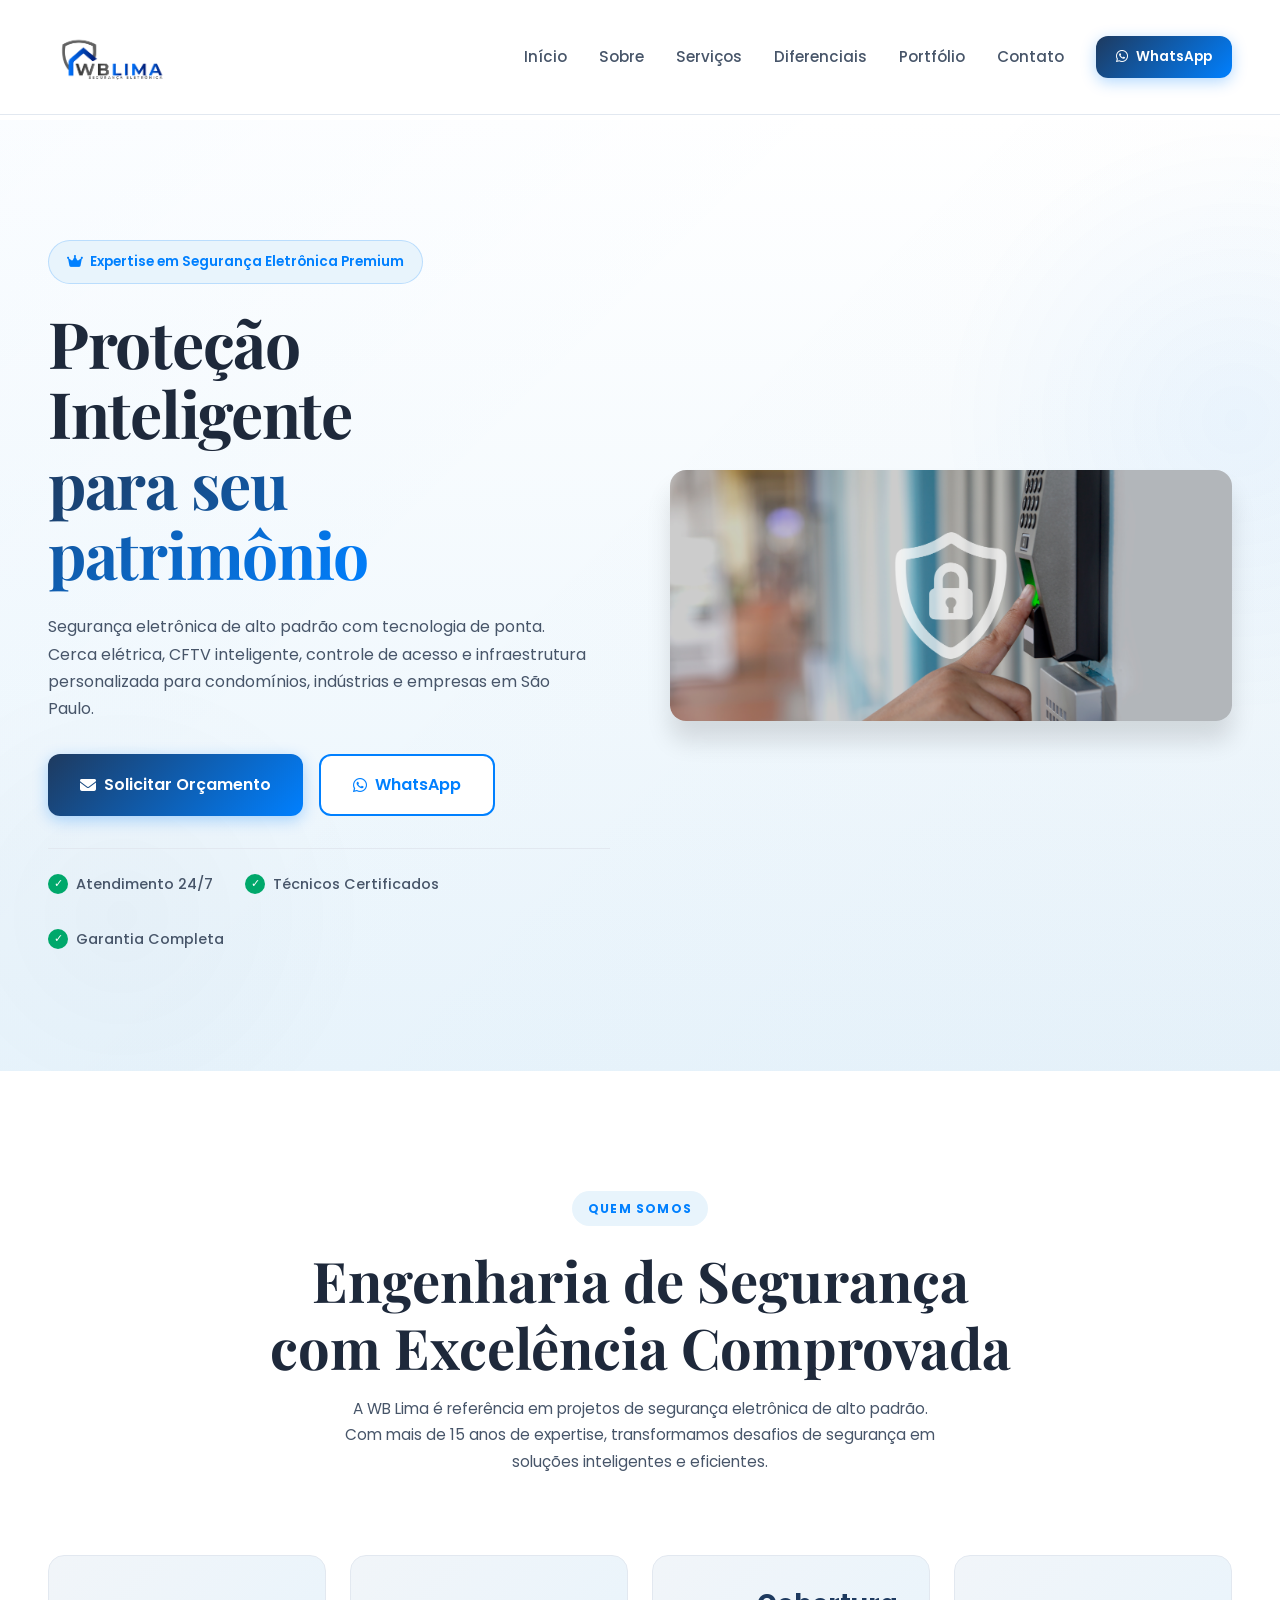
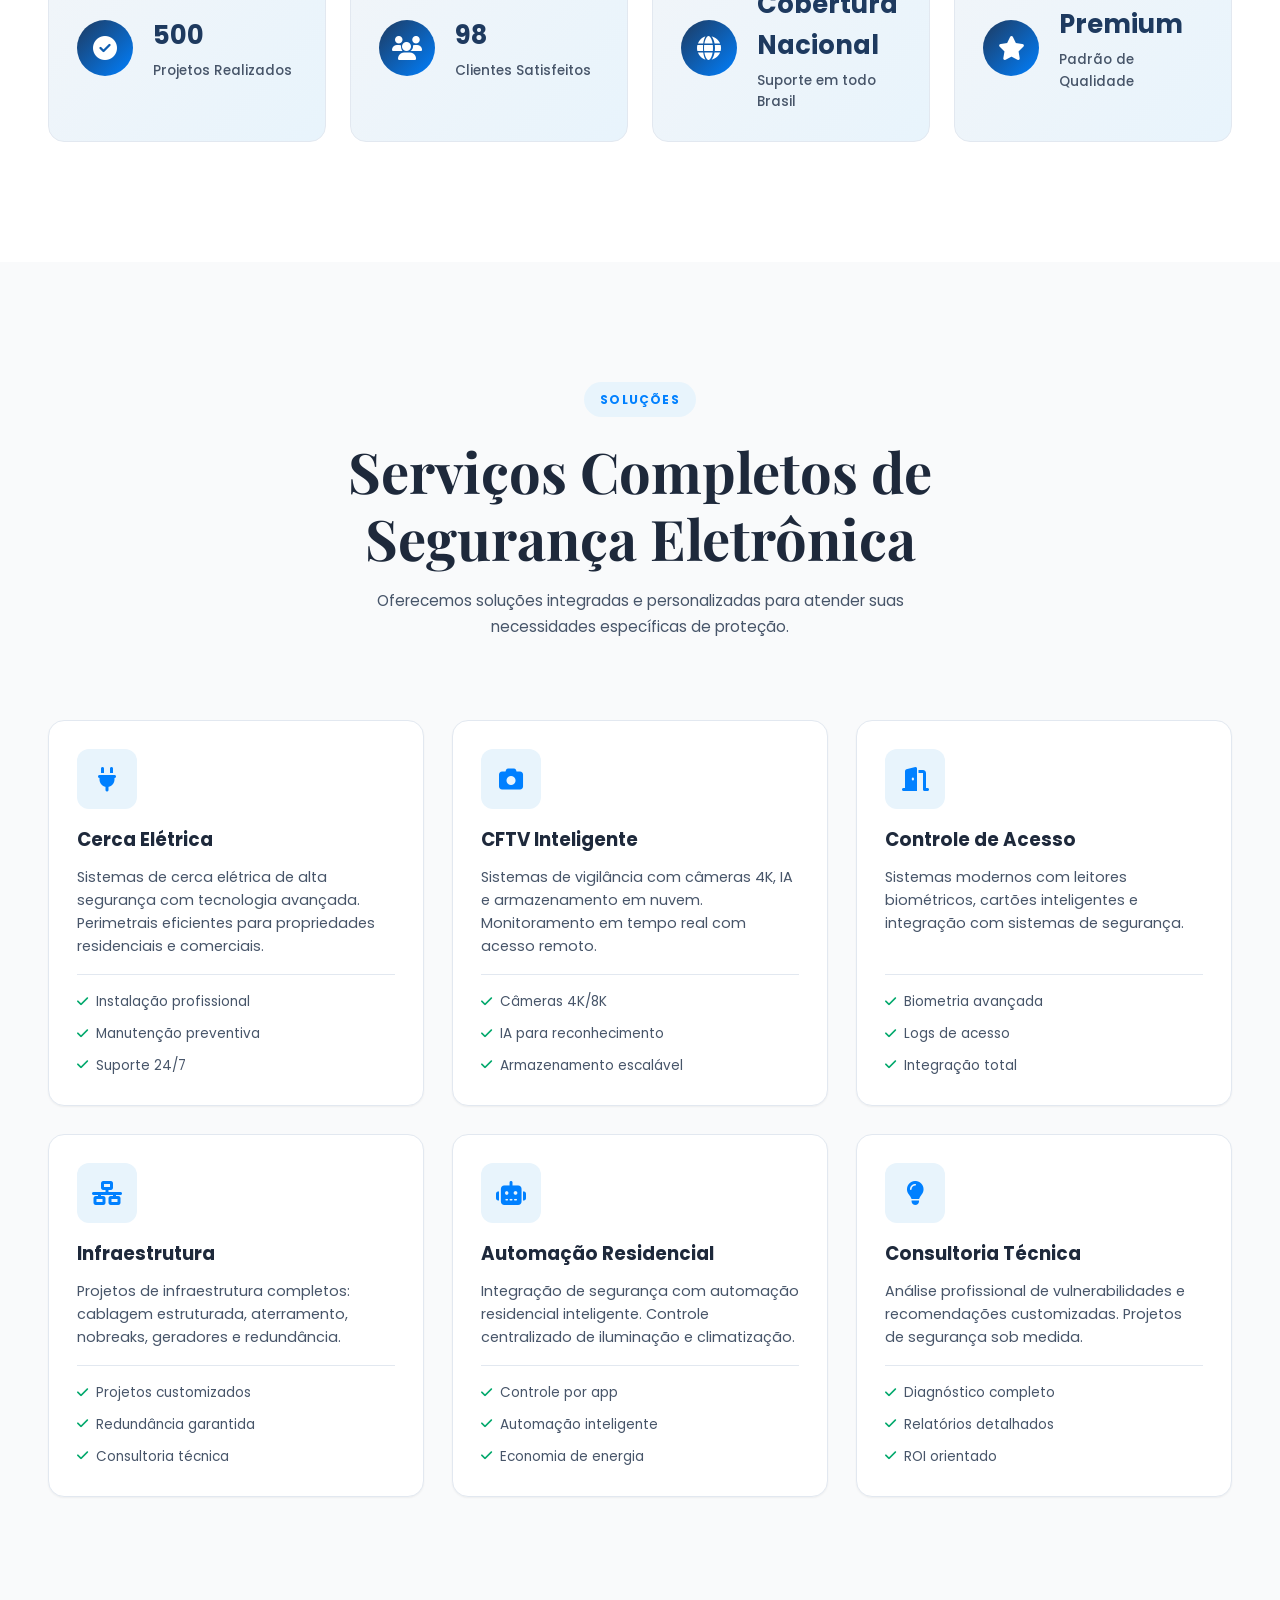
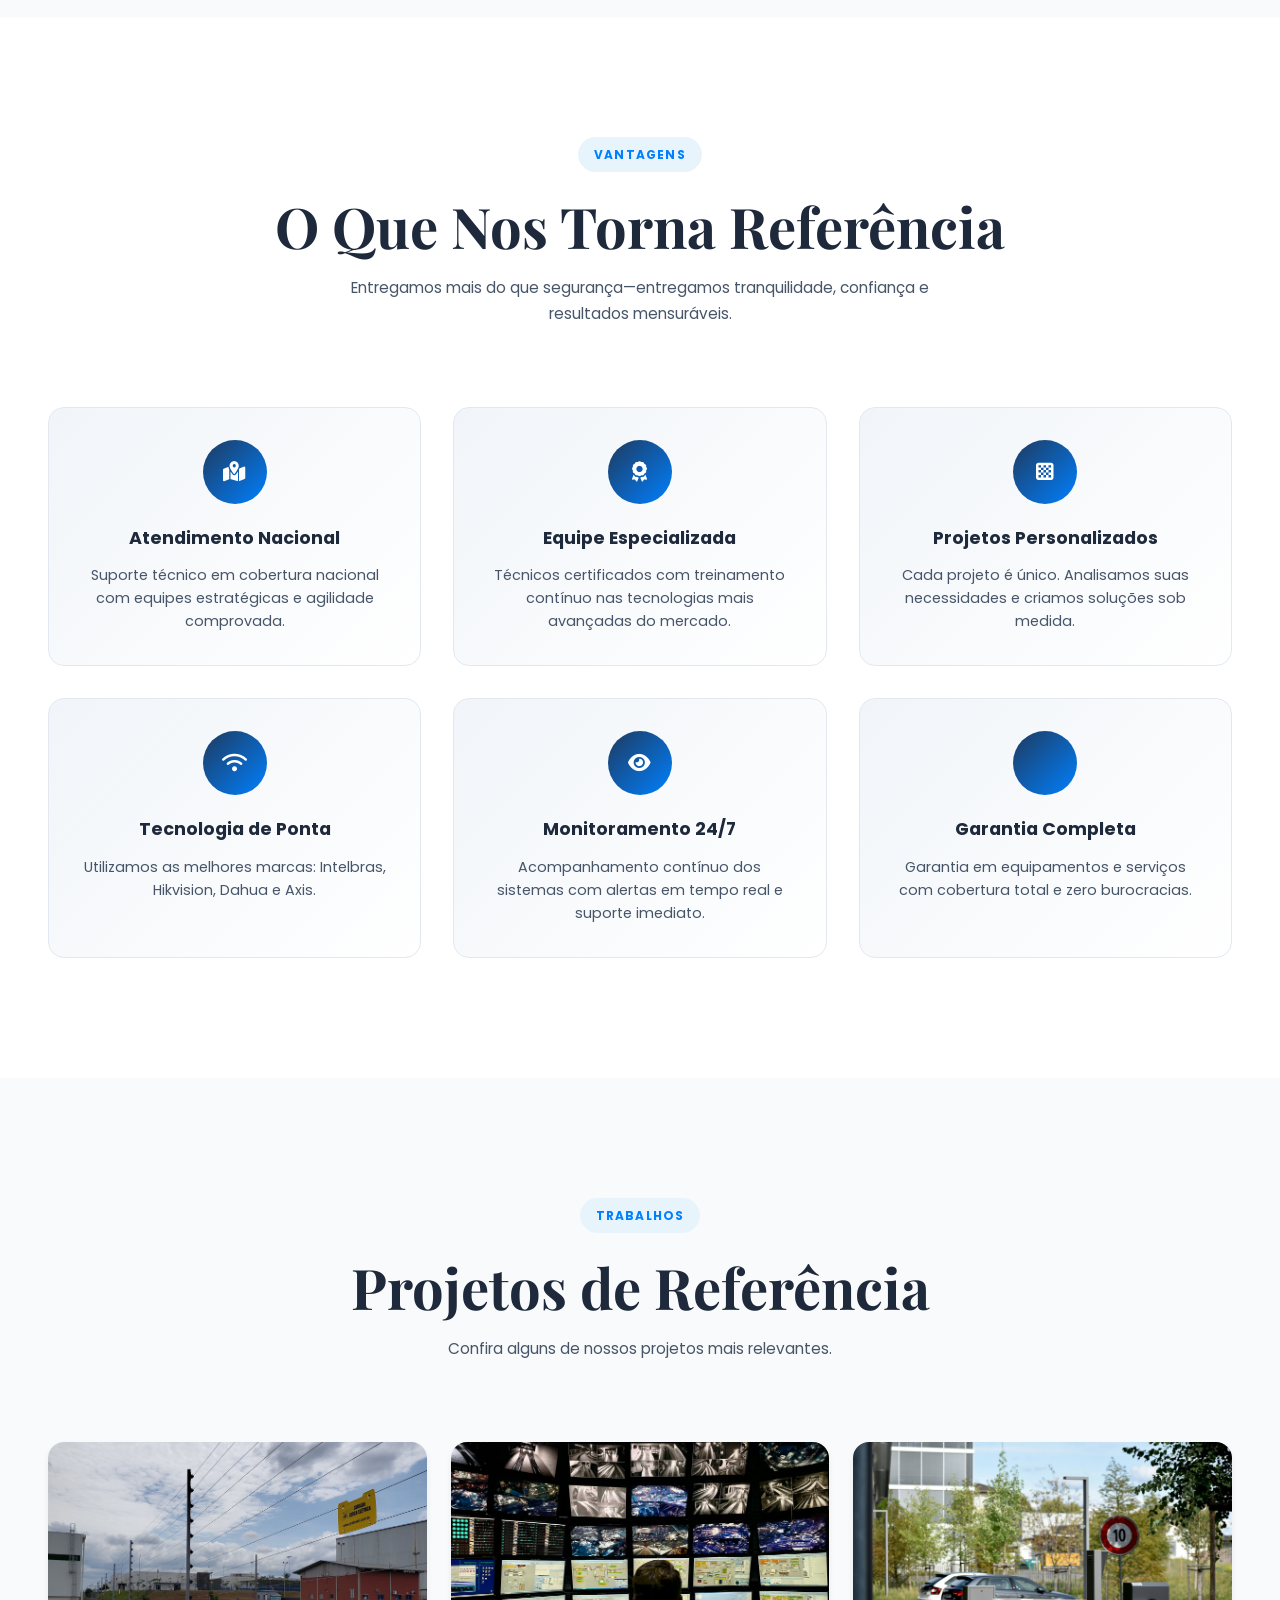
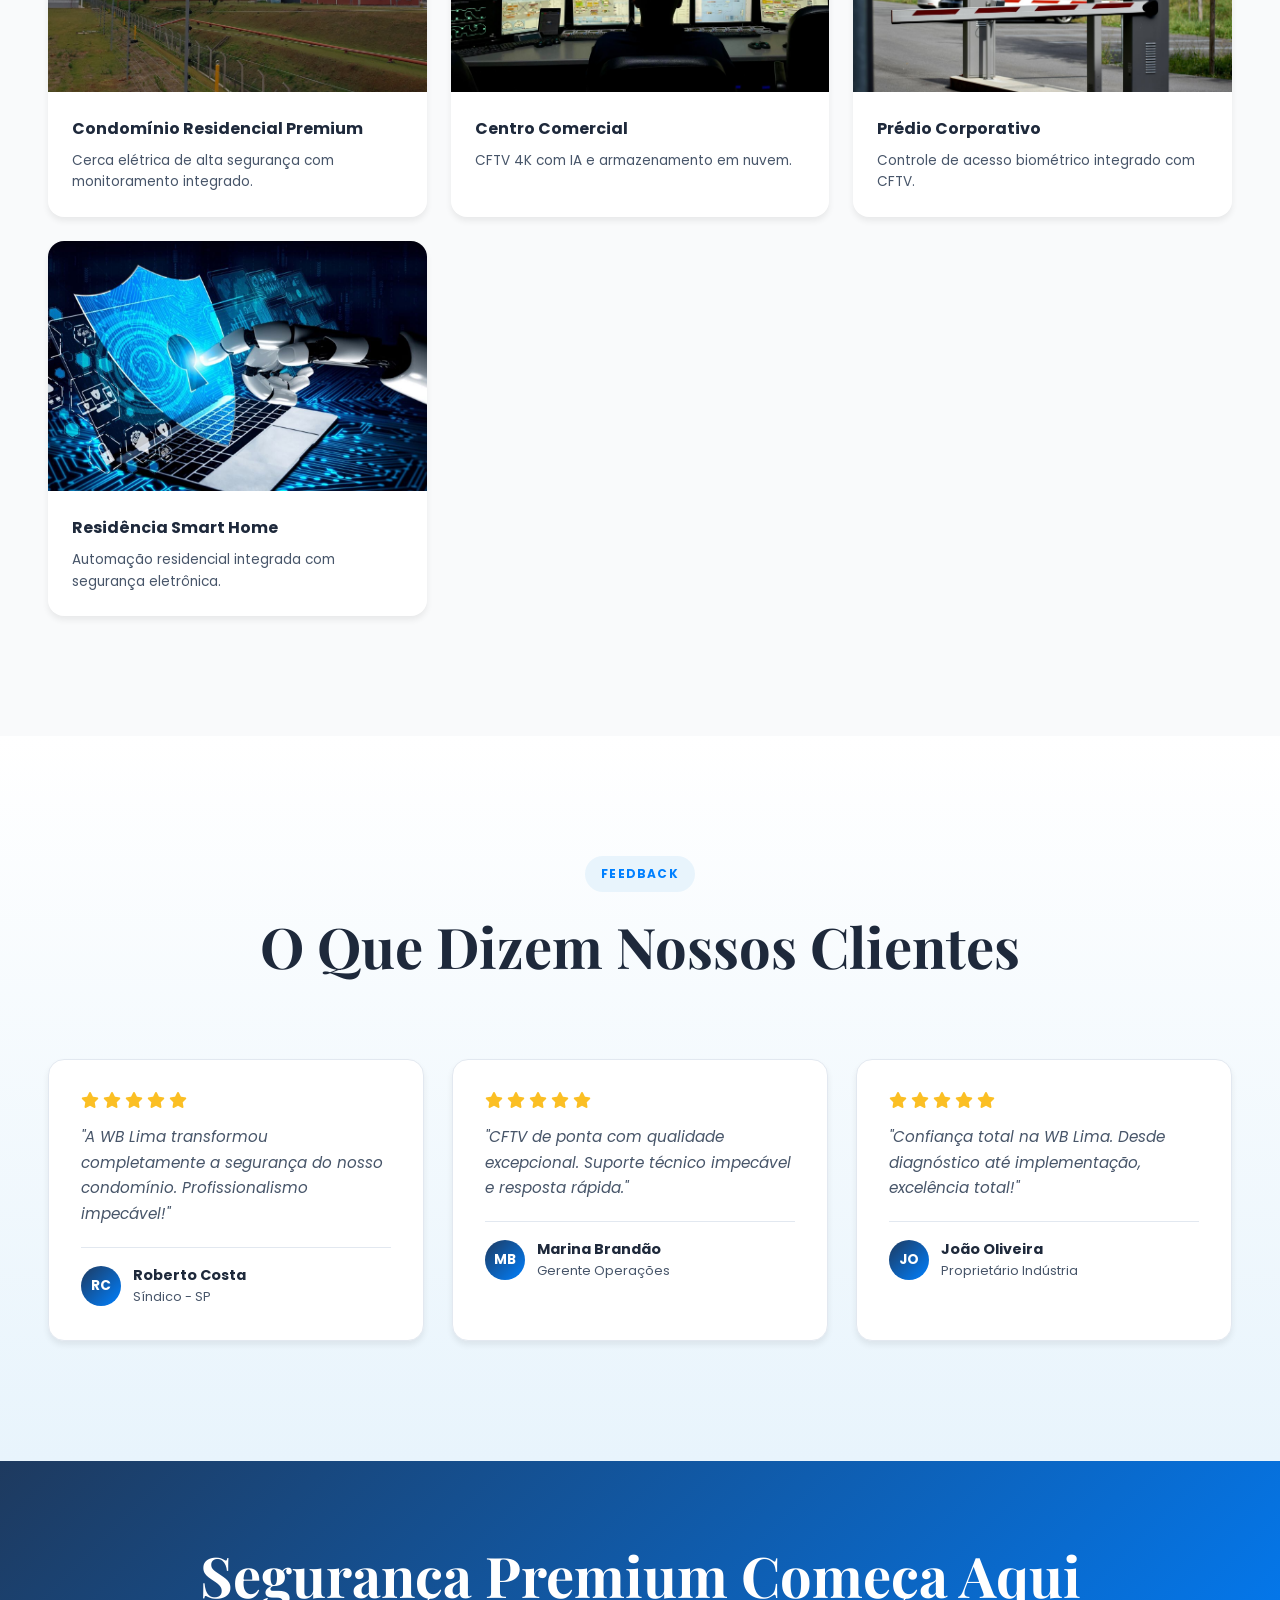
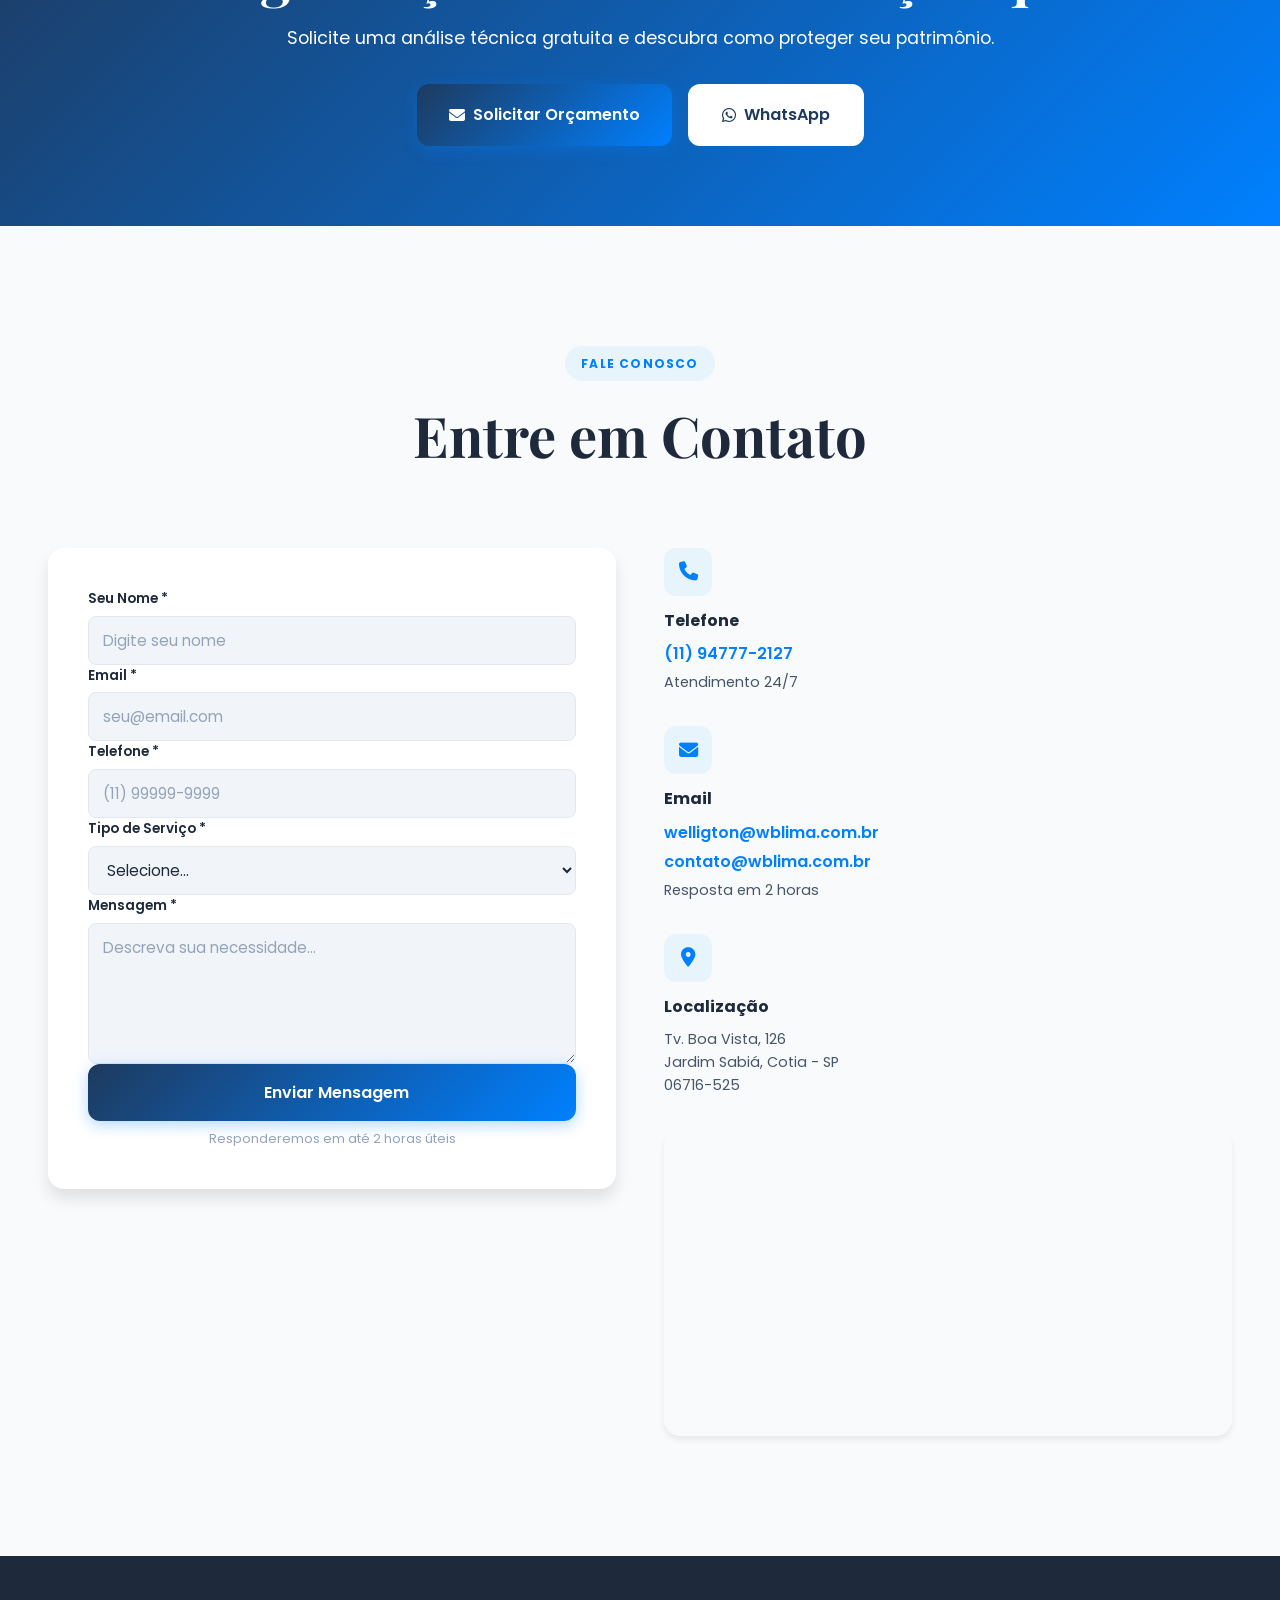
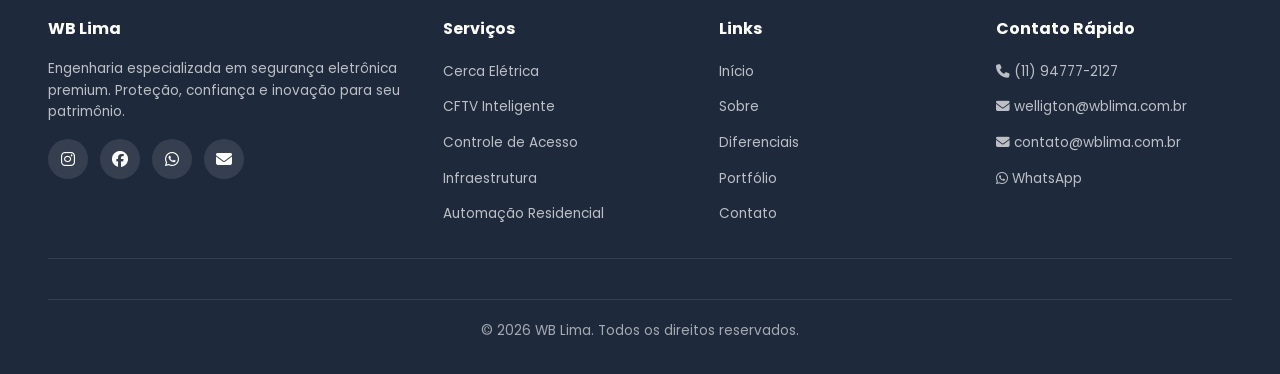
==== commit a5fb1f94: "Ajuste ano" ====
--- a/index.html
+++ b/index.html
@@ -720,7 +720,7 @@
 
       <!-- Footer Bottom -->
       <div class="footer-bottom">
-        <p>&copy; 2024 WB Lima. Todos os direitos reservados.</p>
+        <p>&copy; <span id="current-year">2024</span> WB Lima. Todos os direitos reservados.</p>
       </div>
     </div>
   </footer>
--- a/style.css
+++ b/style.css
@@ -1295,10 +1295,6 @@
     width: calc(100% - 48px);
   }
 
-  .logo-text {
-    display: inline;
-  }
-
   .hero-title {
     font-size: clamp(1.8rem, 5vw, 2.5rem);
   }
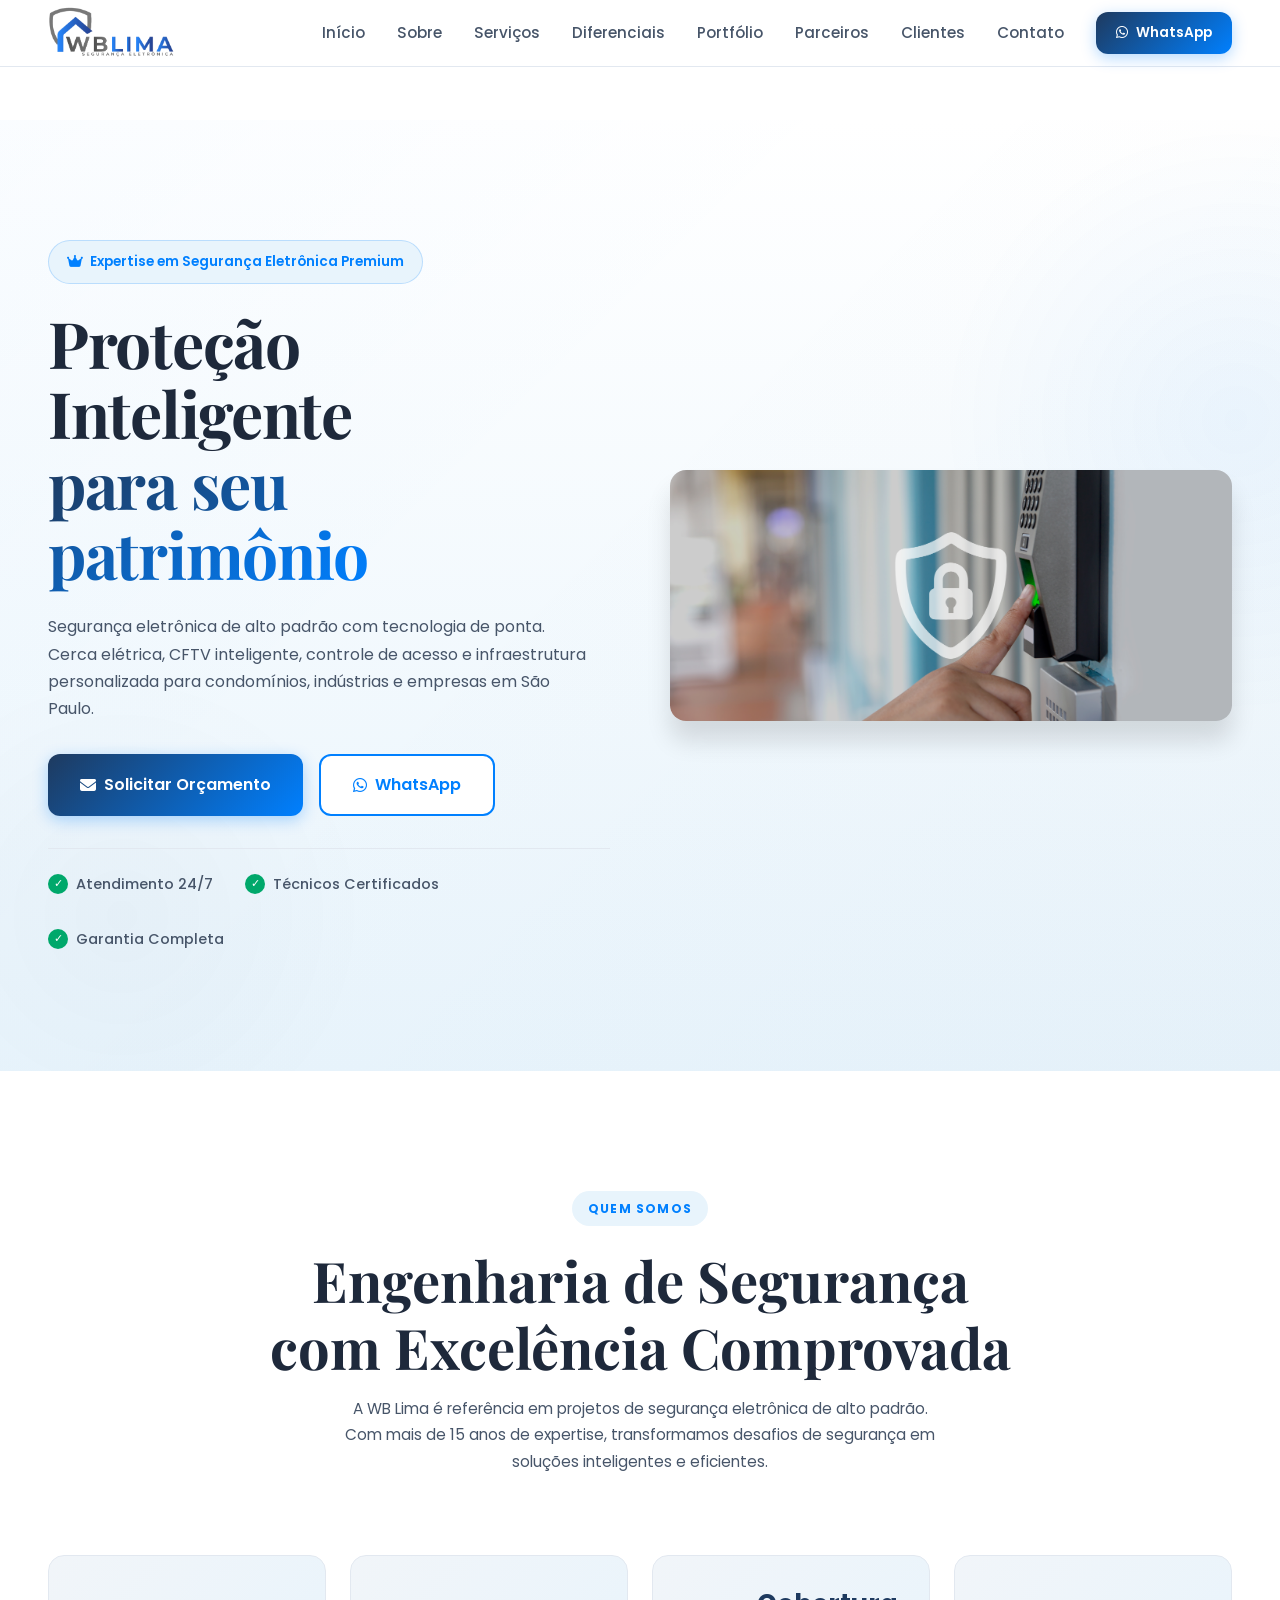
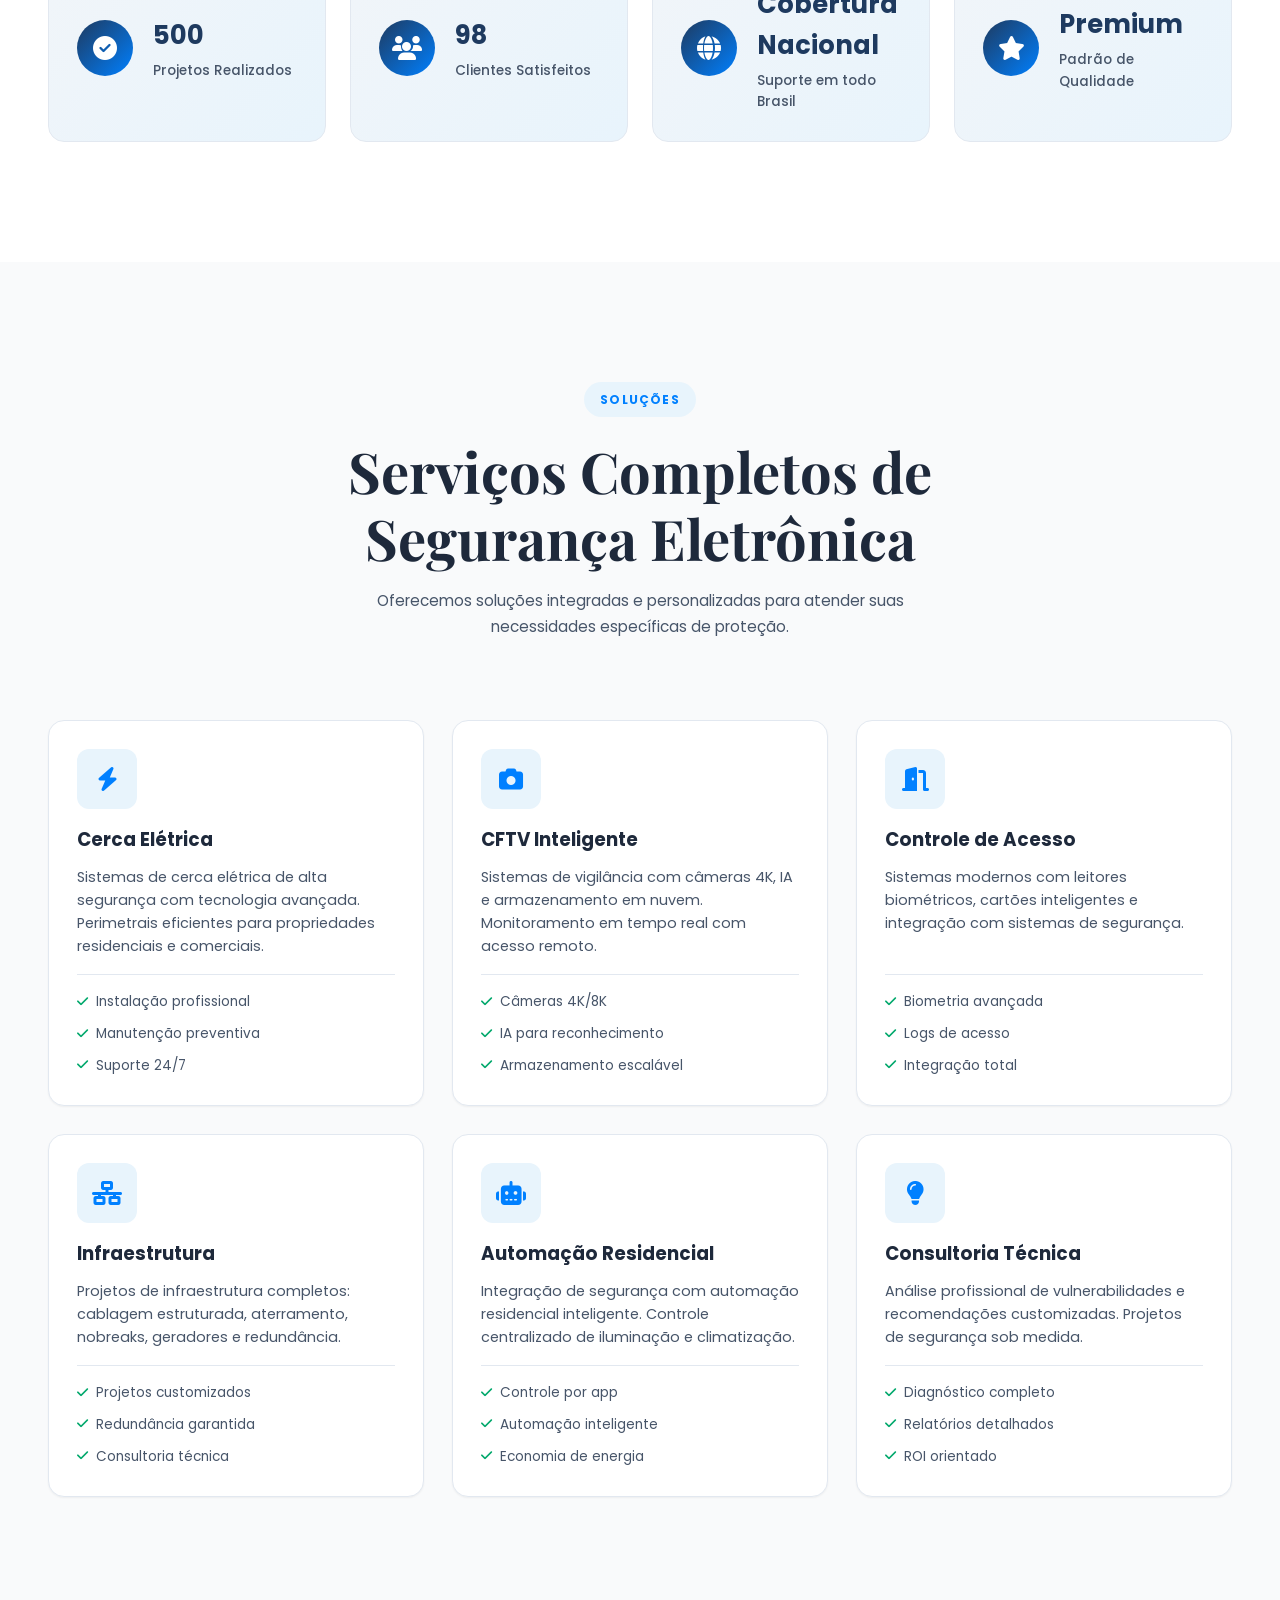
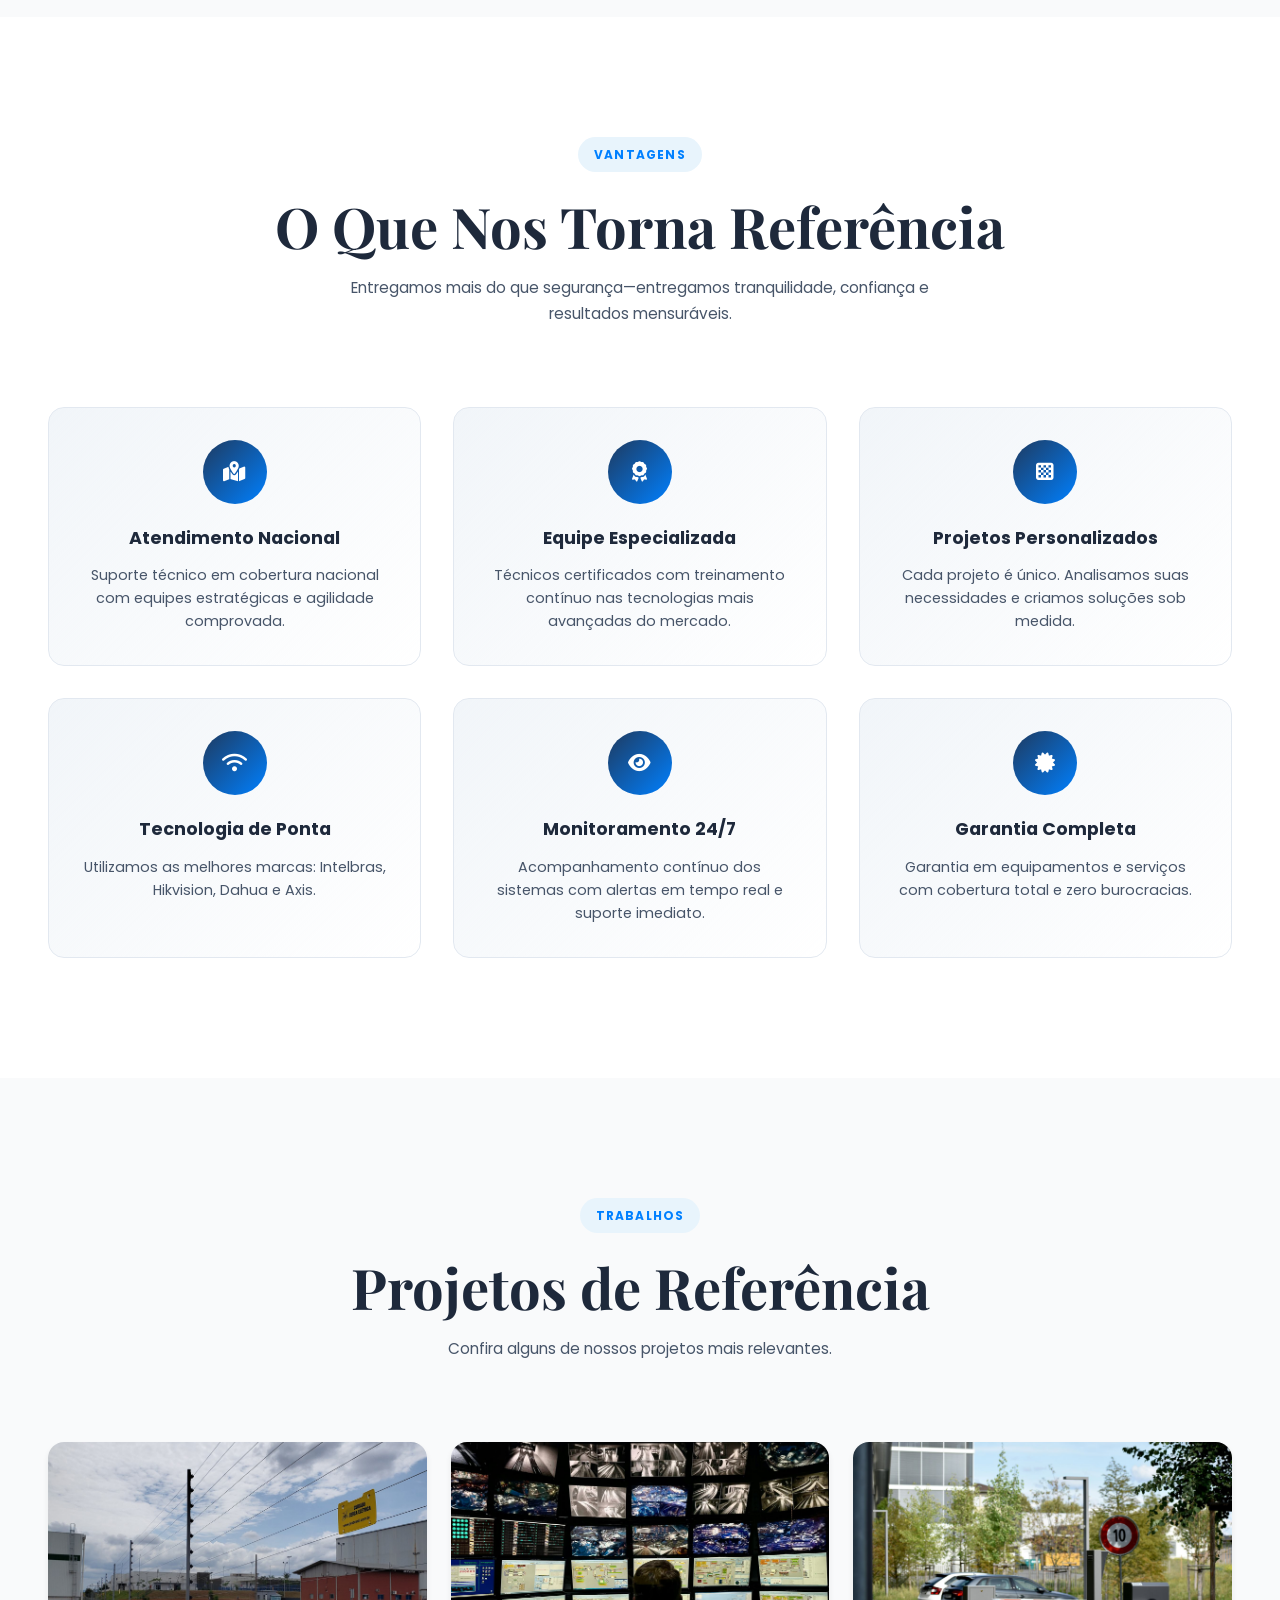
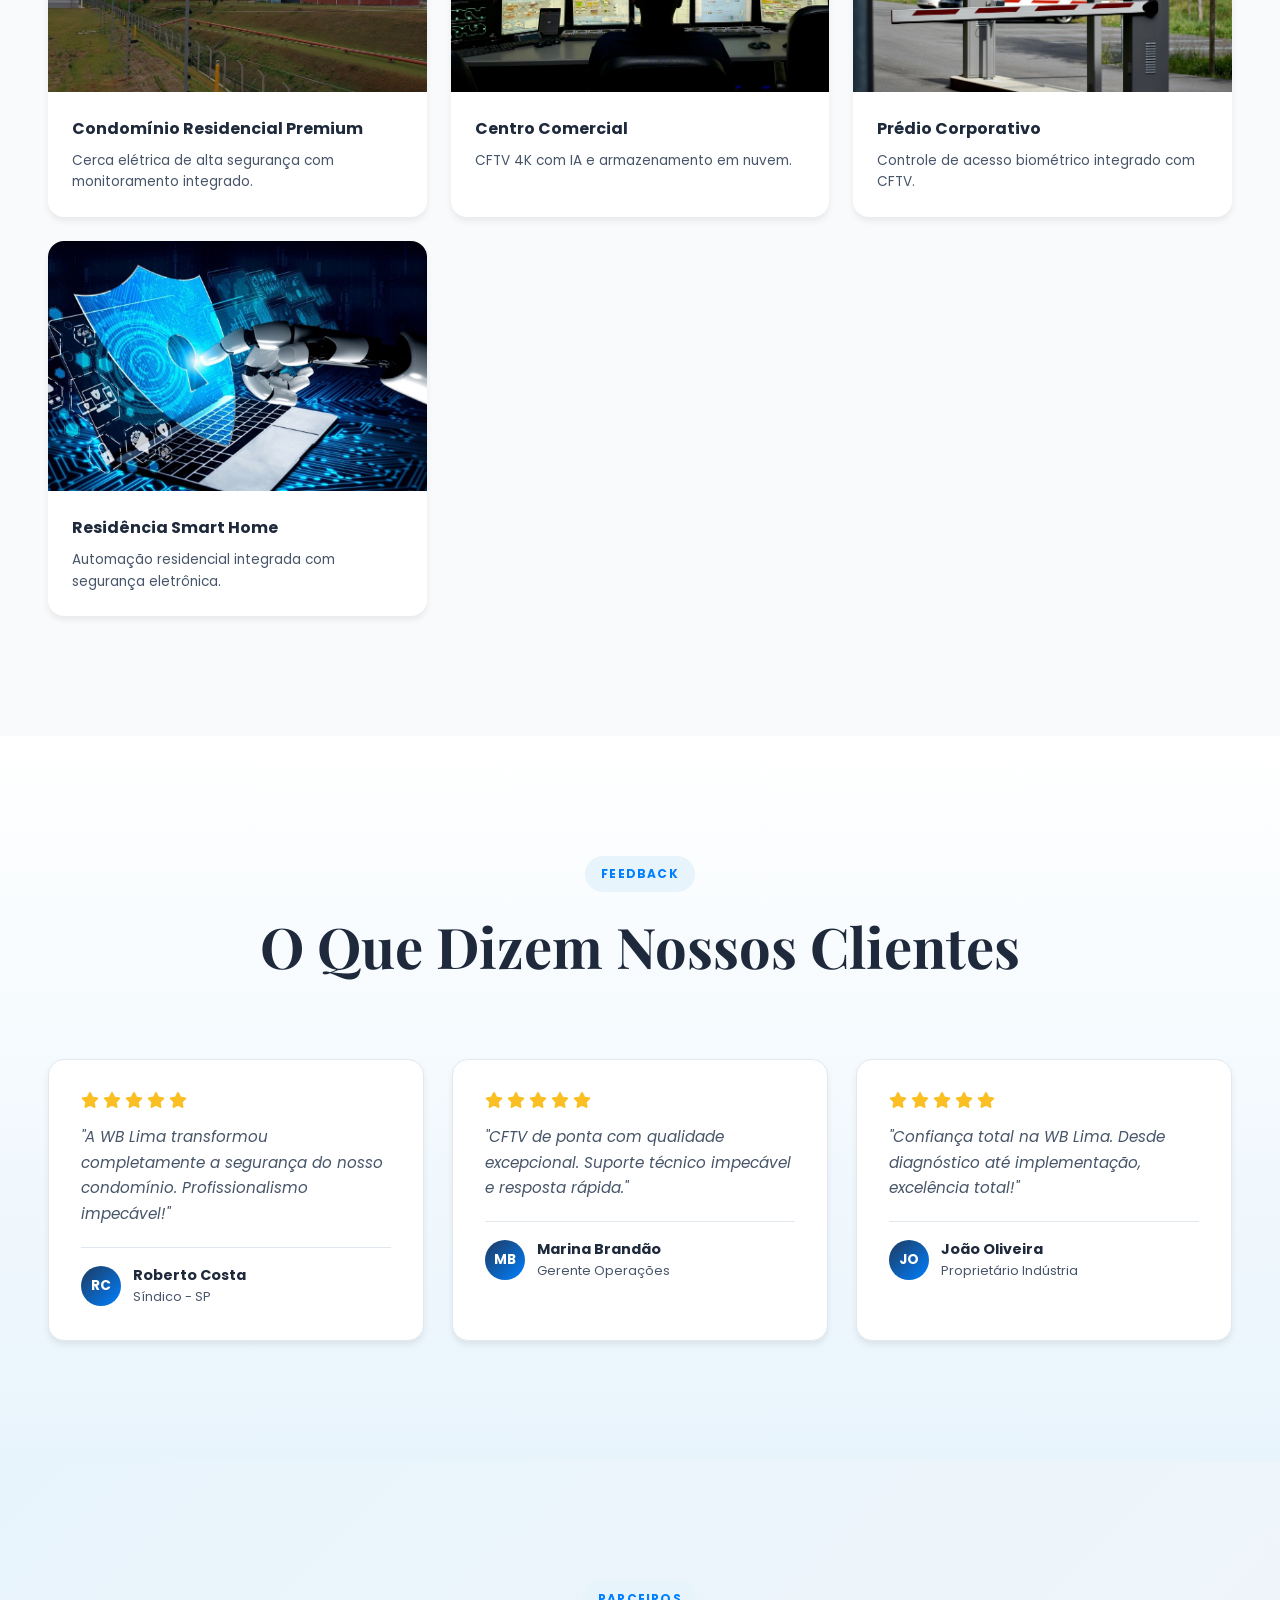
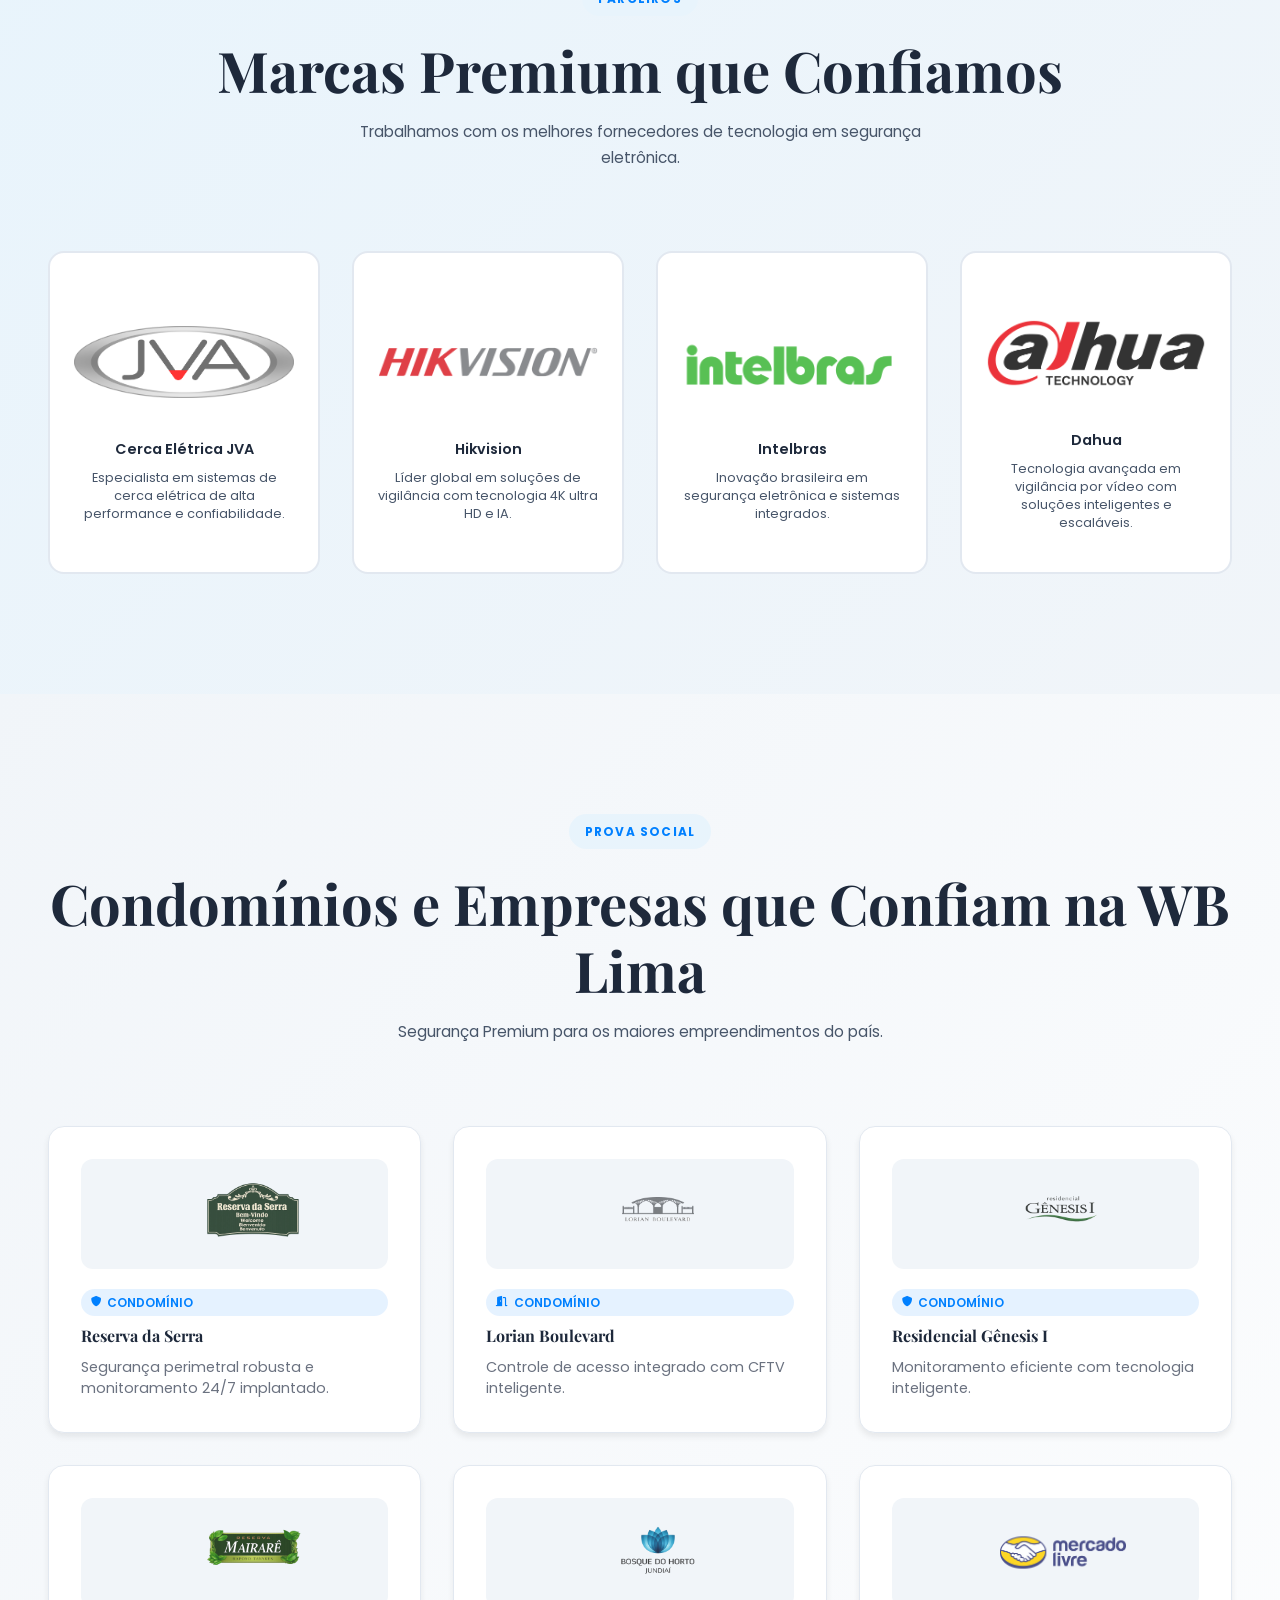
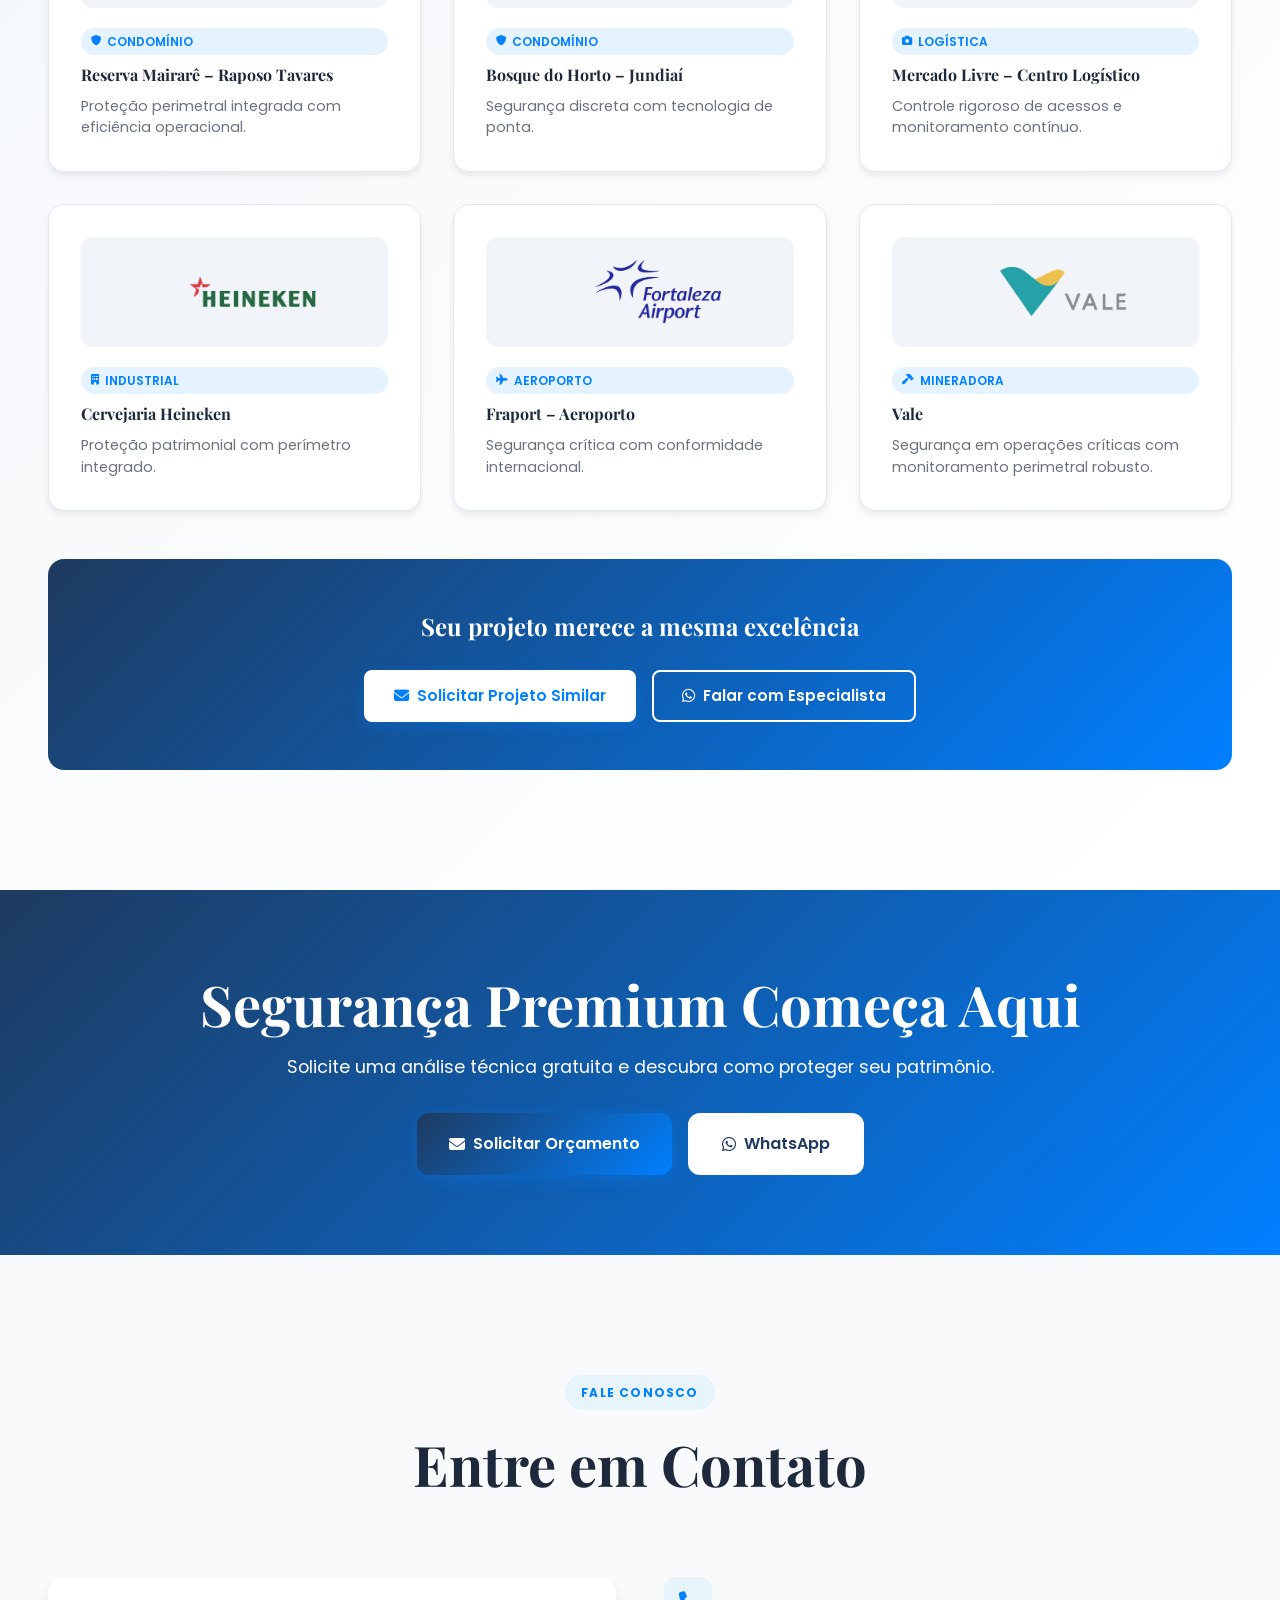
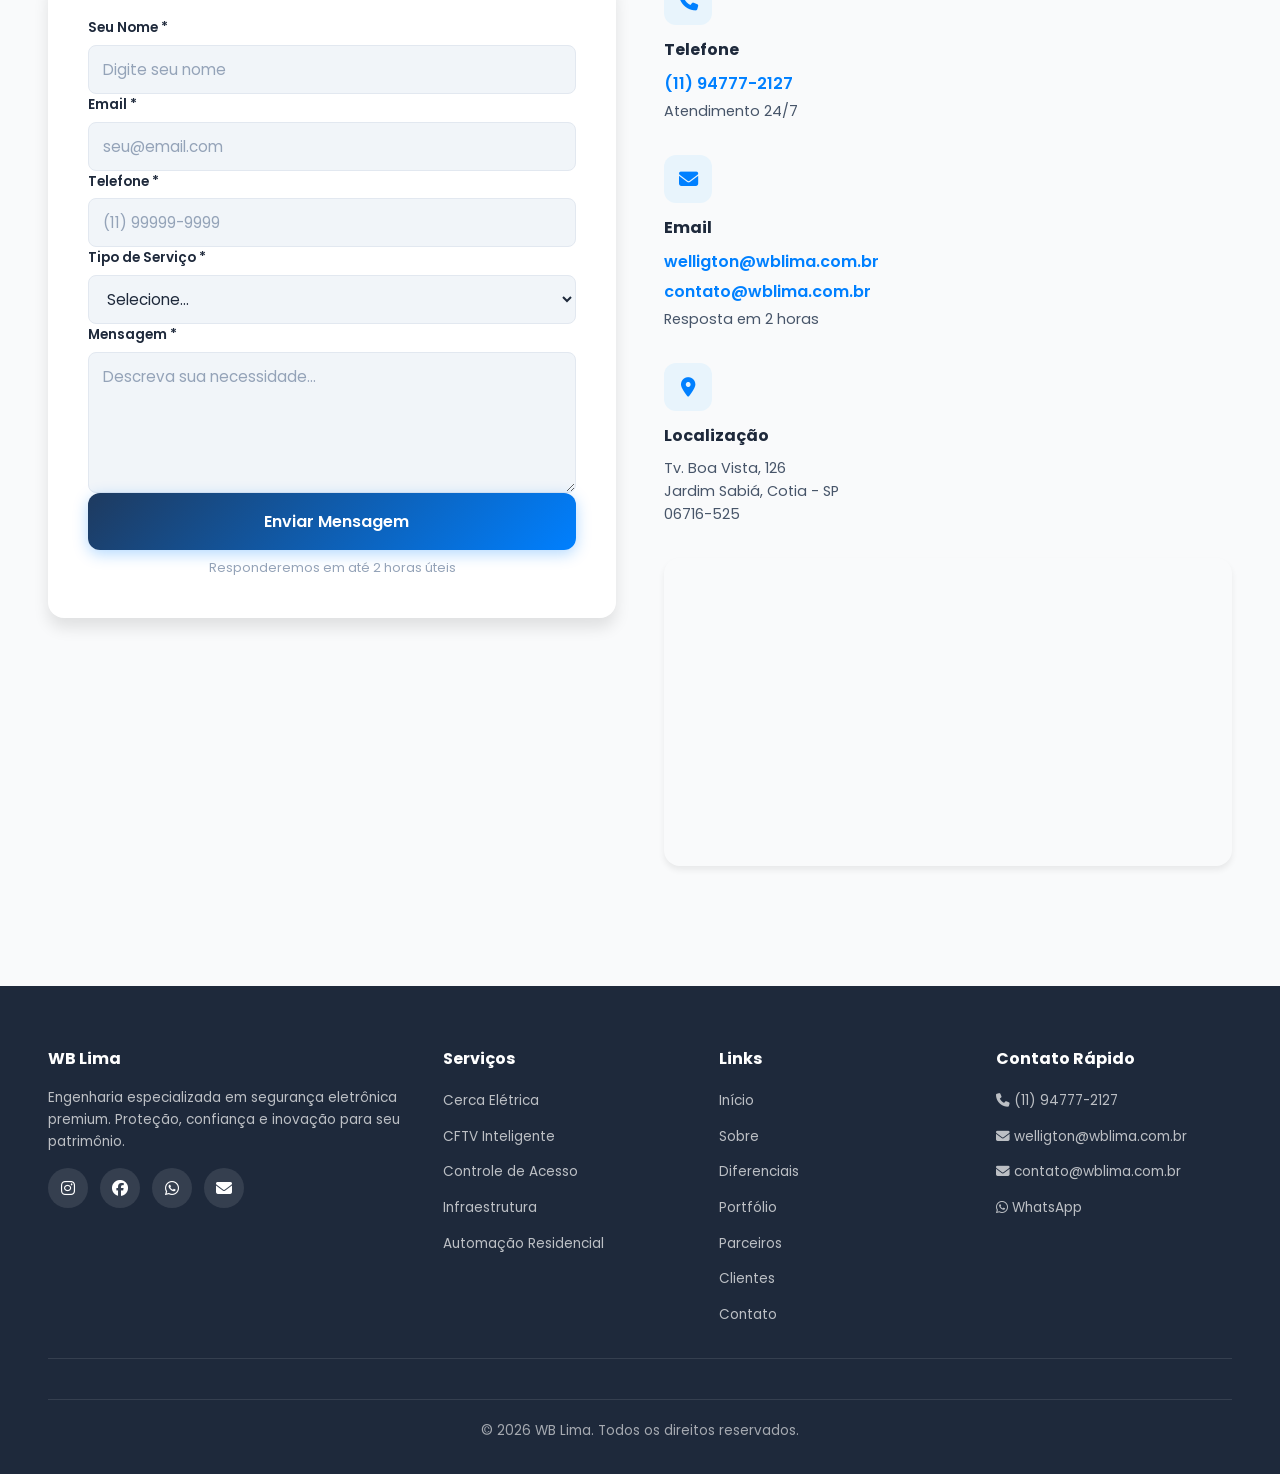
==== commit e9be0270: "Ajustes nos clientes" ====
--- a/index.html
+++ b/index.html
@@ -93,6 +93,8 @@
             <li role="none"><a href="#servicos" class="nav-link" role="menuitem">Serviços</a></li>
             <li role="none"><a href="#diferenciais" class="nav-link" role="menuitem">Diferenciais</a></li>
             <li role="none"><a href="#portfolio" class="nav-link" role="menuitem">Portfólio</a></li>
+            <li role="none"><a href="#parceiros" class="nav-link" role="menuitem">Parceiros</a></li>
+            <li role="none"><a href="#clientes" class="nav-link" role="menuitem">Clientes</a></li>
             <li role="none"><a href="#contato" class="nav-link" role="menuitem">Contato</a></li>
           </ul>
           <a href="https://wa.me/5511947772127?text=Ol%C3%A1!%20Gostaria%20de%20solicitar%20um%20or%C3%A7amento." class="btn btn-primary btn-sm" target="_blank" rel="noopener noreferrer">
@@ -239,7 +241,7 @@
           
           <div class="service-card slide-up" data-delay="150">
             <div class="service-icon">
-              <i class="fas fa-plug"></i>
+              <i class="fas fa-bolt"></i>
             </div>
             <h3 class="service-title">Cerca Elétrica</h3>
             <p class="service-description">
@@ -385,7 +387,7 @@
 
           <div class="diferencial-item slide-up" data-delay="400">
             <div class="diferencial-icon">
-              <i class="fas fa-shield-check"></i>
+              <i class="fas fa-certificate"></i>
             </div>
             <h3>Garantia Completa</h3>
             <p>Garantia em equipamentos e serviços com cobertura total e zero burocracias.</p>
@@ -538,6 +540,158 @@
                 <p>Proprietário Indústria</p>
               </div>
             </div>
+          </div>
+        </div>
+      </div>
+    </section>
+
+    <!-- ========== PARCEIROS ========== -->
+    <section id="parceiros" class="section section-parceiros">
+      <div class="container-fluid">
+        <div class="section-header">
+          <span class="section-tag slide-up">PARCEIROS</span>
+          <h2 class="section-title slide-up">Marcas Premium que Confiamos</h2>
+          <p class="section-description slide-up" data-delay="100">
+            Trabalhamos com os melhores fornecedores de tecnologia em segurança eletrônica.
+          </p>
+        </div>
+
+        <!-- Partners Grid -->
+        <div class="partners-grid">
+          <a href="https://www.jvabrasil.com.br/" target="_blank" rel="noopener noreferrer" class="partner-card slide-up" data-delay="150" title="Visitar site JVA">
+            <img src="assets/logo_jva.png" alt="JVA - Cerca Elétrica" class="partner-logo">
+            <p class="partner-name">Cerca Elétrica JVA</p>
+            <p class="partner-description">Especialista em sistemas de cerca elétrica de alta performance e confiabilidade.</p>
+          </a>
+          
+          <a href="https://www.hikvision.com/br/" target="_blank" rel="noopener noreferrer" class="partner-card slide-up" data-delay="200" title="Visitar site Hikvision">
+            <img src="assets/hikvision_logo.png" alt="Hikvision - CFTV" class="partner-logo">
+            <p class="partner-name">Hikvision</p>
+            <p class="partner-description">Líder global em soluções de vigilância com tecnologia 4K ultra HD e IA.</p>
+          </a>
+          
+          <a href="https://www.intelbras.com.br/" target="_blank" rel="noopener noreferrer" class="partner-card slide-up" data-delay="250" title="Visitar site Intelbras">
+            <img src="assets/intelbras_logo.png" alt="Intelbras" class="partner-logo">
+            <p class="partner-name">Intelbras</p>
+            <p class="partner-description">Inovação brasileira em segurança eletrônica e sistemas integrados.</p>
+          </a>
+          
+          <a href="https://www.dahuatech.com/pt/" target="_blank" rel="noopener noreferrer" class="partner-card slide-up" data-delay="300" title="Visitar site Dahua">
+            <img src="assets/dahua_logo.png" alt="Dahua" class="partner-logo">
+            <p class="partner-name">Dahua</p>
+            <p class="partner-description">Tecnologia avançada em vigilância por vídeo com soluções inteligentes e escaláveis.</p>
+          </a>
+        </div>
+      </div>
+    </section>
+
+    <!-- ========== CLIENTES ATENDIDOS ========== -->
+    <section id="clientes" class="section section-clientes">
+      <div class="container-fluid">
+        <div class="section-header">
+          <span class="section-tag slide-up">PROVA SOCIAL</span>
+          <h2 class="section-title slide-up">Condomínios e Empresas que Confiam na WB Lima</h2>
+          <p class="section-description slide-up" data-delay="100">
+            Segurança Premium para os maiores empreendimentos do país.
+          </p>
+        </div>
+
+        <!-- Clients Grid -->
+        <div class="clients-grid">
+          <div class="client-card slide-up" data-delay="150">
+            <div class="client-logo">
+              <img src="assets/clientes_logos/reservadaserra.png" alt="Reserva da Serra" class="logo-img">
+            </div>
+            <span class="client-category"><i class="fas fa-shield"></i> Condomínio</span>
+            <h3 class="client-name">Reserva da Serra</h3>
+            <p class="client-benefits">Segurança perimetral robusta e monitoramento 24/7 implantado.</p>
+          </div>
+
+          <div class="client-card slide-up" data-delay="200">
+            <div class="client-logo">
+              <img src="assets/clientes_logos/lorian_boulevard.png" alt="Lorian Boulevard" class="logo-img">
+            </div>
+            <span class="client-category"><i class="fas fa-door-open"></i> Condomínio</span>
+            <h3 class="client-name">Lorian Boulevard</h3>
+            <p class="client-benefits">Controle de acesso integrado com CFTV inteligente.</p>
+          </div>
+
+          <div class="client-card slide-up" data-delay="250">
+            <div class="client-logo">
+              <img src="assets/clientes_logos/genesis_1.png" alt="Residencial Gênesis I" class="logo-img">
+            </div>
+            <span class="client-category"><i class="fas fa-shield"></i> Condomínio</span>
+            <h3 class="client-name">Residencial Gênesis I</h3>
+            <p class="client-benefits">Monitoramento eficiente com tecnologia inteligente.</p>
+          </div>
+
+          <div class="client-card slide-up" data-delay="300">
+            <div class="client-logo">
+              <img src="assets/clientes_logos/reserva_mairare.png" alt="Reserva Mairarê – Raposo Tavares" class="logo-img">
+            </div>
+            <span class="client-category"><i class="fas fa-shield"></i> Condomínio</span>
+            <h3 class="client-name">Reserva Mairarê – Raposo Tavares</h3>
+            <p class="client-benefits">Proteção perimetral integrada com eficiência operacional.</p>
+          </div>
+
+          <div class="client-card slide-up" data-delay="350">
+            <div class="client-logo">
+              <img src="assets/clientes_logos/bosquedohorto.png" alt="Bosque do Horto – Jundiaí" class="logo-img">
+            </div>
+            <span class="client-category"><i class="fas fa-shield"></i> Condomínio</span>
+            <h3 class="client-name">Bosque do Horto – Jundiaí</h3>
+            <p class="client-benefits">Segurança discreta com tecnologia de ponta.</p>
+          </div>
+
+          <div class="client-card slide-up" data-delay="400">
+            <div class="client-logo">
+              <img src="assets/clientes_logos/mercado_livre.png" alt="Mercado Livre – Centro Logístico" class="logo-img">
+            </div>
+            <span class="client-category"><i class="fas fa-camera"></i> Logística</span>
+            <h3 class="client-name">Mercado Livre – Centro Logístico</h3>
+            <p class="client-benefits">Controle rigoroso de acessos e monitoramento contínuo.</p>
+          </div>
+
+          <div class="client-card slide-up" data-delay="450">
+            <div class="client-logo">
+              <img src="assets/clientes_logos/heinekein.png" alt="Cervejaria Heineken" class="logo-img">
+            </div>
+            <span class="client-category"><i class="fas fa-building"></i> Industrial</span>
+            <h3 class="client-name">Cervejaria Heineken</h3>
+            <p class="client-benefits">Proteção patrimonial com perímetro integrado.</p>
+          </div>
+
+          <div class="client-card slide-up" data-delay="500">
+            <div class="client-logo">
+              <img src="assets/clientes_logos/fraport.png" alt="Fraport – Aeroporto de Fortaleza" class="logo-img">
+            </div>
+            <span class="client-category"><i class="fas fa-plane"></i> Aeroporto</span>
+            <h3 class="client-name">Fraport – Aeroporto</h3>
+            <p class="client-benefits">Segurança crítica com conformidade internacional.</p>
+          </div>
+
+          <div class="client-card slide-up" data-delay="550">
+            <div class="client-logo">
+              <img src="assets/clientes_logos/vale.png" alt="Vale" class="logo-img">
+            </div>
+            <span class="client-category"><i class="fas fa-hammer"></i> Mineradora</span>
+            <h3 class="client-name">Vale</h3>
+            <p class="client-benefits">Segurança em operações críticas com monitoramento perimetral robusto.</p>
+          </div>
+        </div>
+
+        <!-- CTA Section -->
+        <div class="client-cta-section slide-up" data-delay="600">
+          <h3>Seu projeto merece a mesma excelência</h3>
+          <div class="cta-buttons-clients">
+            <a href="#contato" class="btn btn-primary">
+              <i class="fas fa-envelope"></i>
+              Solicitar Projeto Similar
+            </a>
+            <a href="https://wa.me/5511947772127?text=Ol%C3%A1!%20Gostaria%20de%20falar%20com%20um%20especialista." class="btn btn-secondary" target="_blank" rel="noopener noreferrer">
+              <i class="fab fa-whatsapp"></i>
+              Falar com Especialista
+            </a>
           </div>
         </div>
       </div>
@@ -703,6 +857,8 @@
             <li><a href="#sobre">Sobre</a></li>
             <li><a href="#diferenciais">Diferenciais</a></li>
             <li><a href="#portfolio">Portfólio</a></li>
+            <li><a href="#parceiros">Parceiros</a></li>
+            <li><a href="#clientes">Clientes</a></li>
             <li><a href="#contato">Contato</a></li>
           </ul>
         </div>
--- a/style.css
+++ b/style.css
@@ -825,6 +825,219 @@
 }
 
 /* ──────────────────────────────────────────────────────────────────────
+   SEÇÃO PARCEIROS
+   ────────────────────────────────────────────────────────────────────── */
+.section-parceiros {
+  background: linear-gradient(135deg, var(--primary-light) 0%, var(--bg-light) 100%);
+}
+
+.partners-grid {
+  display: grid;
+  grid-template-columns: repeat(auto-fit, minmax(200px, 1fr));
+  gap: 32px;
+  margin-top: 48px;
+}
+
+.partner-card {
+  display: flex;
+  flex-direction: column;
+  align-items: center;
+  justify-content: center;
+  padding: 40px 24px;
+  background: var(--bg-white);
+  border: 2px solid var(--border-light);
+  border-radius: var(--radius-lg);
+  transition: all var(--transition);
+  cursor: pointer;
+  min-height: 280px;
+}
+
+.partner-card:hover {
+  transform: translateY(-6px);
+  box-shadow: var(--shadow-lg);
+  border-color: var(--primary-blue);
+}
+
+.partner-logo {
+  height: 120px;
+  width: auto;
+  max-width: 100%;
+  margin-bottom: 16px;
+  opacity: 0.8;
+  transition: opacity var(--transition);
+  object-fit: contain;
+}
+
+.partner-card:hover .partner-logo {
+  opacity: 1;
+}
+
+.partner-name {
+  font-size: 0.9rem;
+  font-weight: 600;
+  color: var(--text-dark);
+  text-align: center;
+}
+
+.partner-description {
+  font-size: 0.8rem;
+  color: var(--text-gray);
+  text-align: center;
+  margin-top: 8px;
+  line-height: 1.4;
+}
+
+/* ──────────────────────────────────────────────────────────────────────
+   SEÇÃO CLIENTES ATENDIDOS
+   ────────────────────────────────────────────────────────────────────── */
+.section-clientes {
+  background: linear-gradient(135deg, var(--bg-light) 0%, white 100%);
+}
+
+.clients-grid {
+  display: grid;
+  grid-template-columns: repeat(3, 1fr);
+  gap: 32px;
+  margin-bottom: 48px;
+}
+
+.client-card {
+  display: flex;
+  flex-direction: column;
+  padding: 32px;
+  background: var(--bg-white);
+  border: 1px solid var(--border-light);
+  border-radius: var(--radius-lg);
+  box-shadow: var(--shadow-md);
+  transition: all var(--transition);
+  min-height: auto;
+}
+
+.client-card:hover {
+  transform: translateY(-8px);
+  box-shadow: 0 16px 40px rgba(0, 128, 255, 0.15);
+  border-color: var(--primary-blue);
+}
+
+.client-logo {
+  display: flex;
+  align-items: center;
+  justify-content: center;
+  height: 110px;
+  margin-bottom: 20px;
+  background: var(--bg-light);
+  border-radius: var(--radius-md);
+  padding: 12px;
+  transition: background var(--transition);
+}
+
+.client-card:hover .client-logo {
+  background: linear-gradient(135deg, rgba(0, 128, 255, 0.1) 0%, rgba(0, 128, 255, 0.05) 100%);
+  transform: translateY(-4px);
+}
+
+.logo-img {
+  height: auto;
+  width: 100%;
+  max-height: 70px;
+  max-width: 90px;
+  object-fit: contain;
+  opacity: 0.85;
+  transition: opacity var(--transition);
+}
+
+.client-card:hover .logo-img {
+  opacity: 1;
+}
+
+.client-category {
+  display: inline-flex;
+  align-items: center;
+  gap: 6px;
+  font-size: 0.75rem;
+  font-weight: 600;
+  text-transform: uppercase;
+  color: var(--primary-blue);
+  background: rgba(0, 128, 255, 0.1);
+  padding: 4px 10px;
+  border-radius: 20px;
+  margin-bottom: 10px;
+}
+
+.client-category i {
+  font-size: 0.65rem;
+}
+
+.client-name {
+  font-size: 1rem;
+  font-weight: 700;
+  color: var(--text-dark);
+  margin-bottom: 10px;
+  font-family: var(--font-display);
+  line-height: 1.3;
+}
+
+.client-benefits {
+  font-size: 0.9rem;
+  color: #6b7280;
+  line-height: 1.5;
+  margin: 0;
+  flex-grow: 1;
+}
+
+.client-cta-section {
+  text-align: center;
+  padding: 48px 32px;
+  background: linear-gradient(135deg, var(--primary-dark) 0%, var(--primary-blue) 100%);
+  border-radius: var(--radius-lg);
+  color: white;
+}
+
+.client-cta-section h3 {
+  font-size: 1.5rem;
+  font-weight: 700;
+  margin-bottom: 24px;
+  font-family: var(--font-display);
+}
+
+.cta-buttons-clients {
+  display: flex;
+  gap: 16px;
+  justify-content: center;
+  flex-wrap: wrap;
+}
+
+.cta-buttons-clients .btn {
+  padding: 12px 28px;
+  font-weight: 600;
+  font-size: 0.95rem;
+  border-radius: 8px;
+  transition: all var(--transition);
+}
+
+.cta-buttons-clients .btn-primary {
+  background: white;
+  color: var(--primary-blue);
+  border: 2px solid white;
+}
+
+.cta-buttons-clients .btn-primary:hover {
+  transform: translateY(-2px);
+  box-shadow: 0 8px 24px rgba(255, 255, 255, 0.3);
+}
+
+.cta-buttons-clients .btn-secondary {
+  background: transparent;
+  color: white;
+  border: 2px solid white;
+}
+
+.cta-buttons-clients .btn-secondary:hover {
+  background: rgba(255, 255, 255, 0.1);
+  transform: translateY(-2px);
+}
+
+/* ──────────────────────────────────────────────────────────────────────
    SEÇÃO DEPOIMENTOS
    ────────────────────────────────────────────────────────────────────── */
 .section-depoimentos {
@@ -1254,6 +1467,13 @@
 /* ──────────────────────────────────────────────────────────────────────
    RESPONSIVIDADE - MOBILE
    ────────────────────────────────────────────────────────────────────── */
+@media (max-width: 1024px) {
+  .clients-grid {
+    grid-template-columns: repeat(2, 1fr);
+    gap: 28px;
+  }
+}
+
 @media (max-width: 768px) {
   .hamburger {
     display: flex;
@@ -1323,6 +1543,28 @@
     grid-template-columns: 1fr;
   }
 
+  .clients-grid {
+    grid-template-columns: 1fr;
+    gap: 24px;
+  }
+
+  .client-cta-section {
+    padding: 36px 24px;
+  }
+
+  .client-cta-section h3 {
+    font-size: 1.25rem;
+    margin-bottom: 20px;
+  }
+
+  .cta-buttons-clients {
+    flex-direction: column;
+  }
+
+  .cta-buttons-clients .btn {
+    width: 100%;
+  }
+
   .contato-grid {
     grid-template-columns: 1fr;
   }
@@ -1346,6 +1588,11 @@
 
   .testimonials-grid {
     grid-template-columns: 1fr;
+  }
+
+  .clients-grid {
+    grid-template-columns: 1fr;
+    gap: 24px;
   }
 
   .hero-trust {
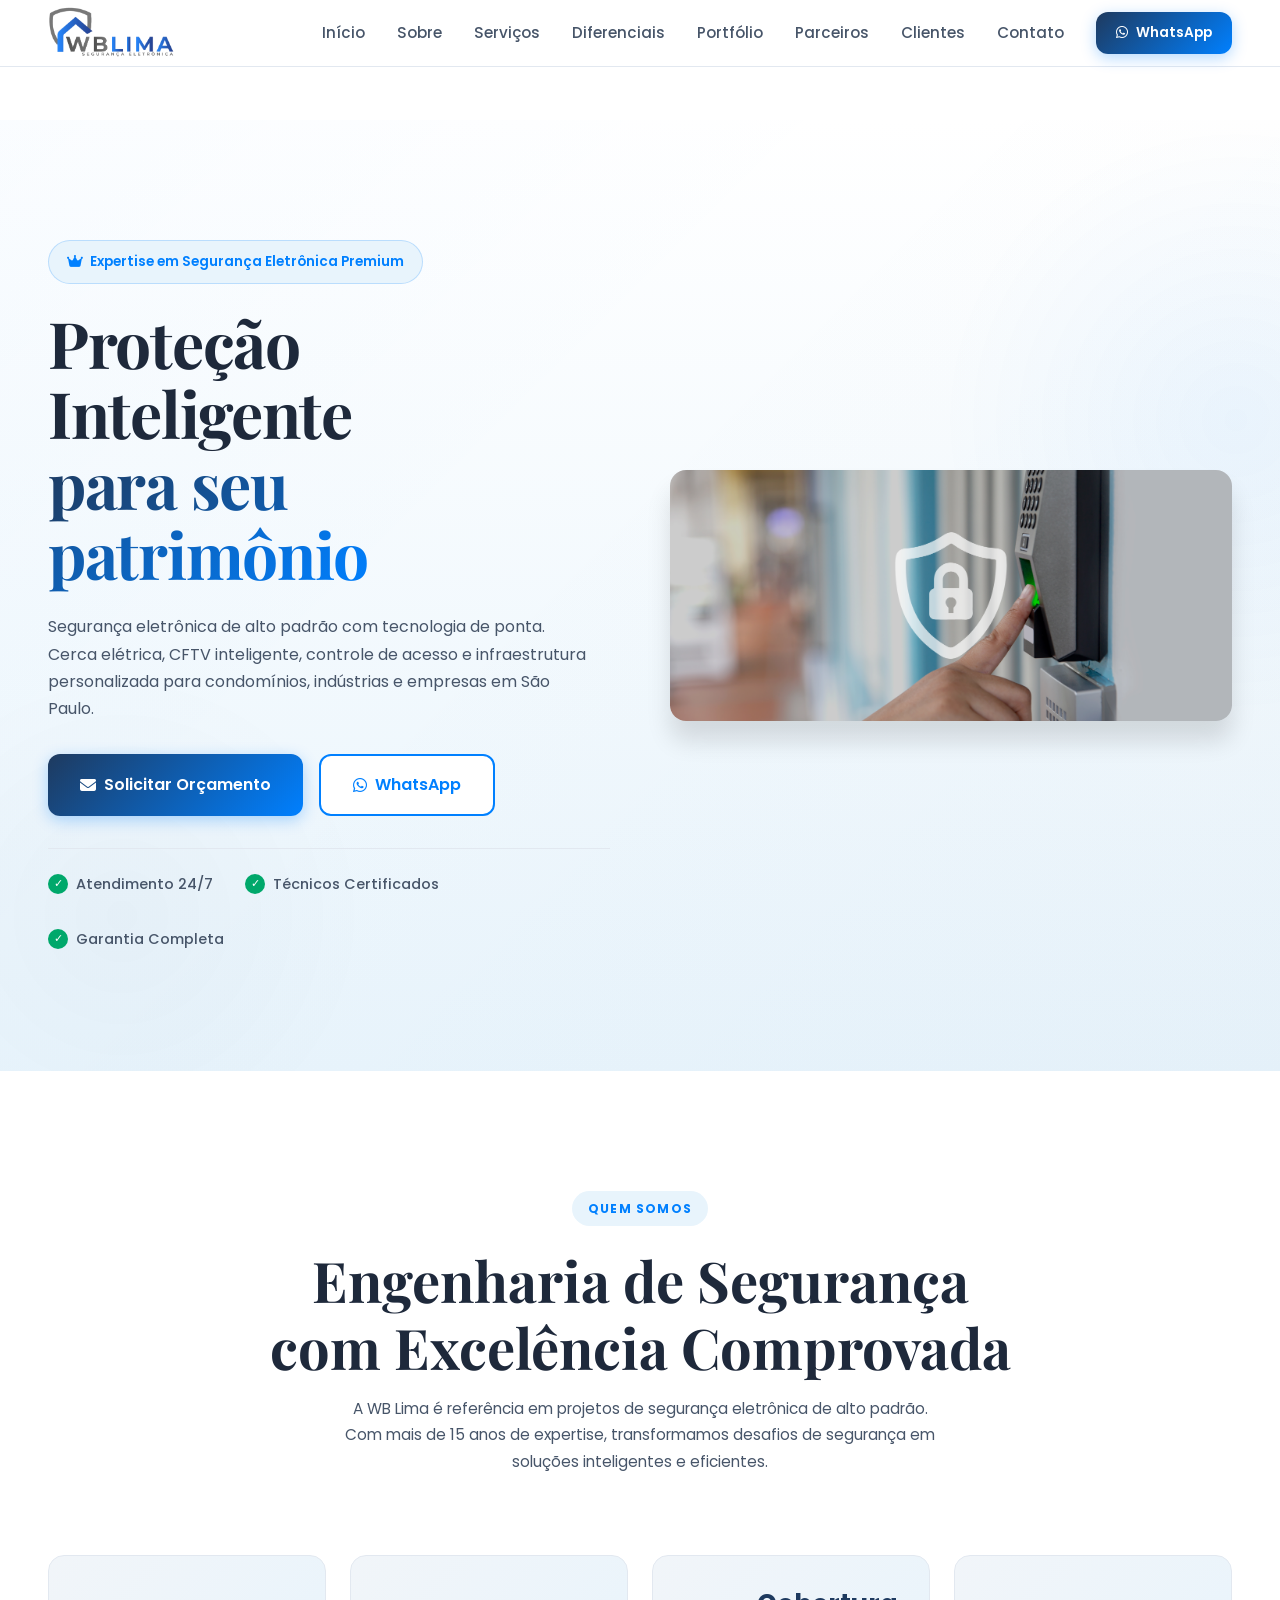
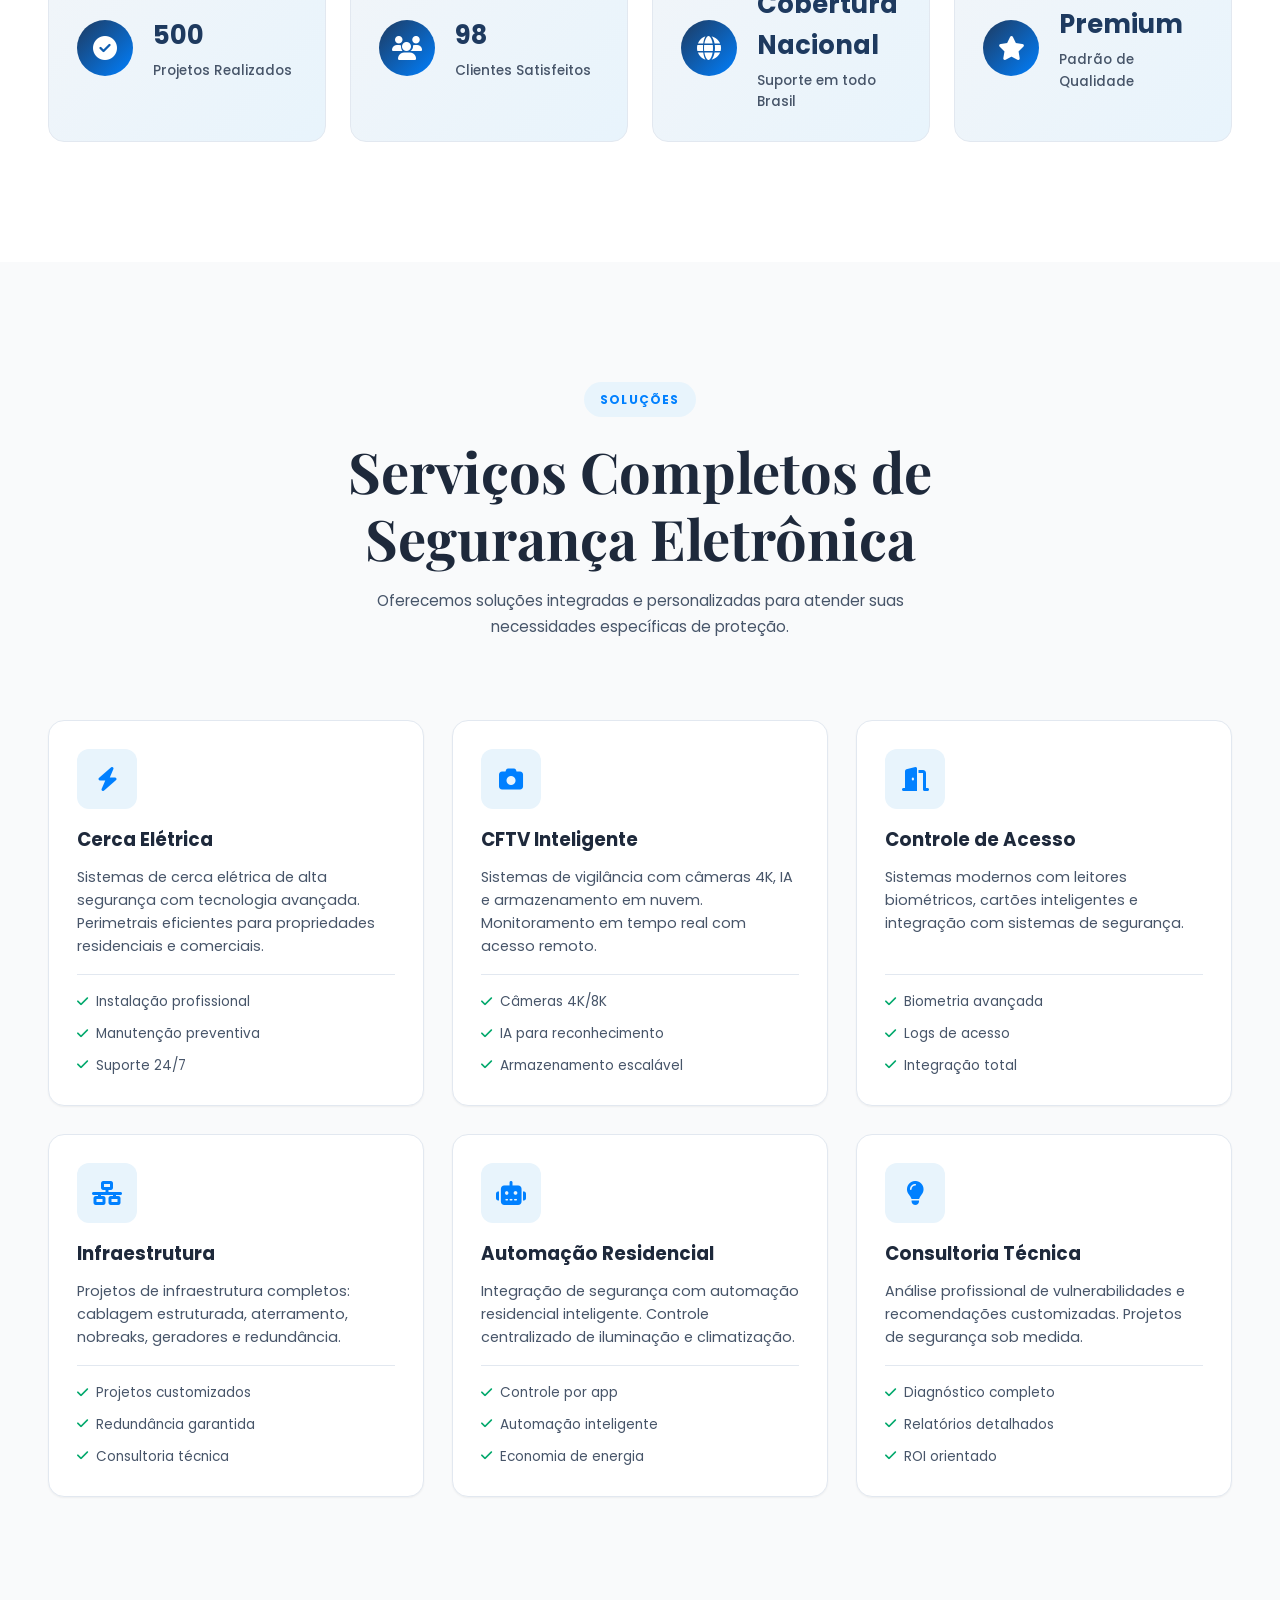
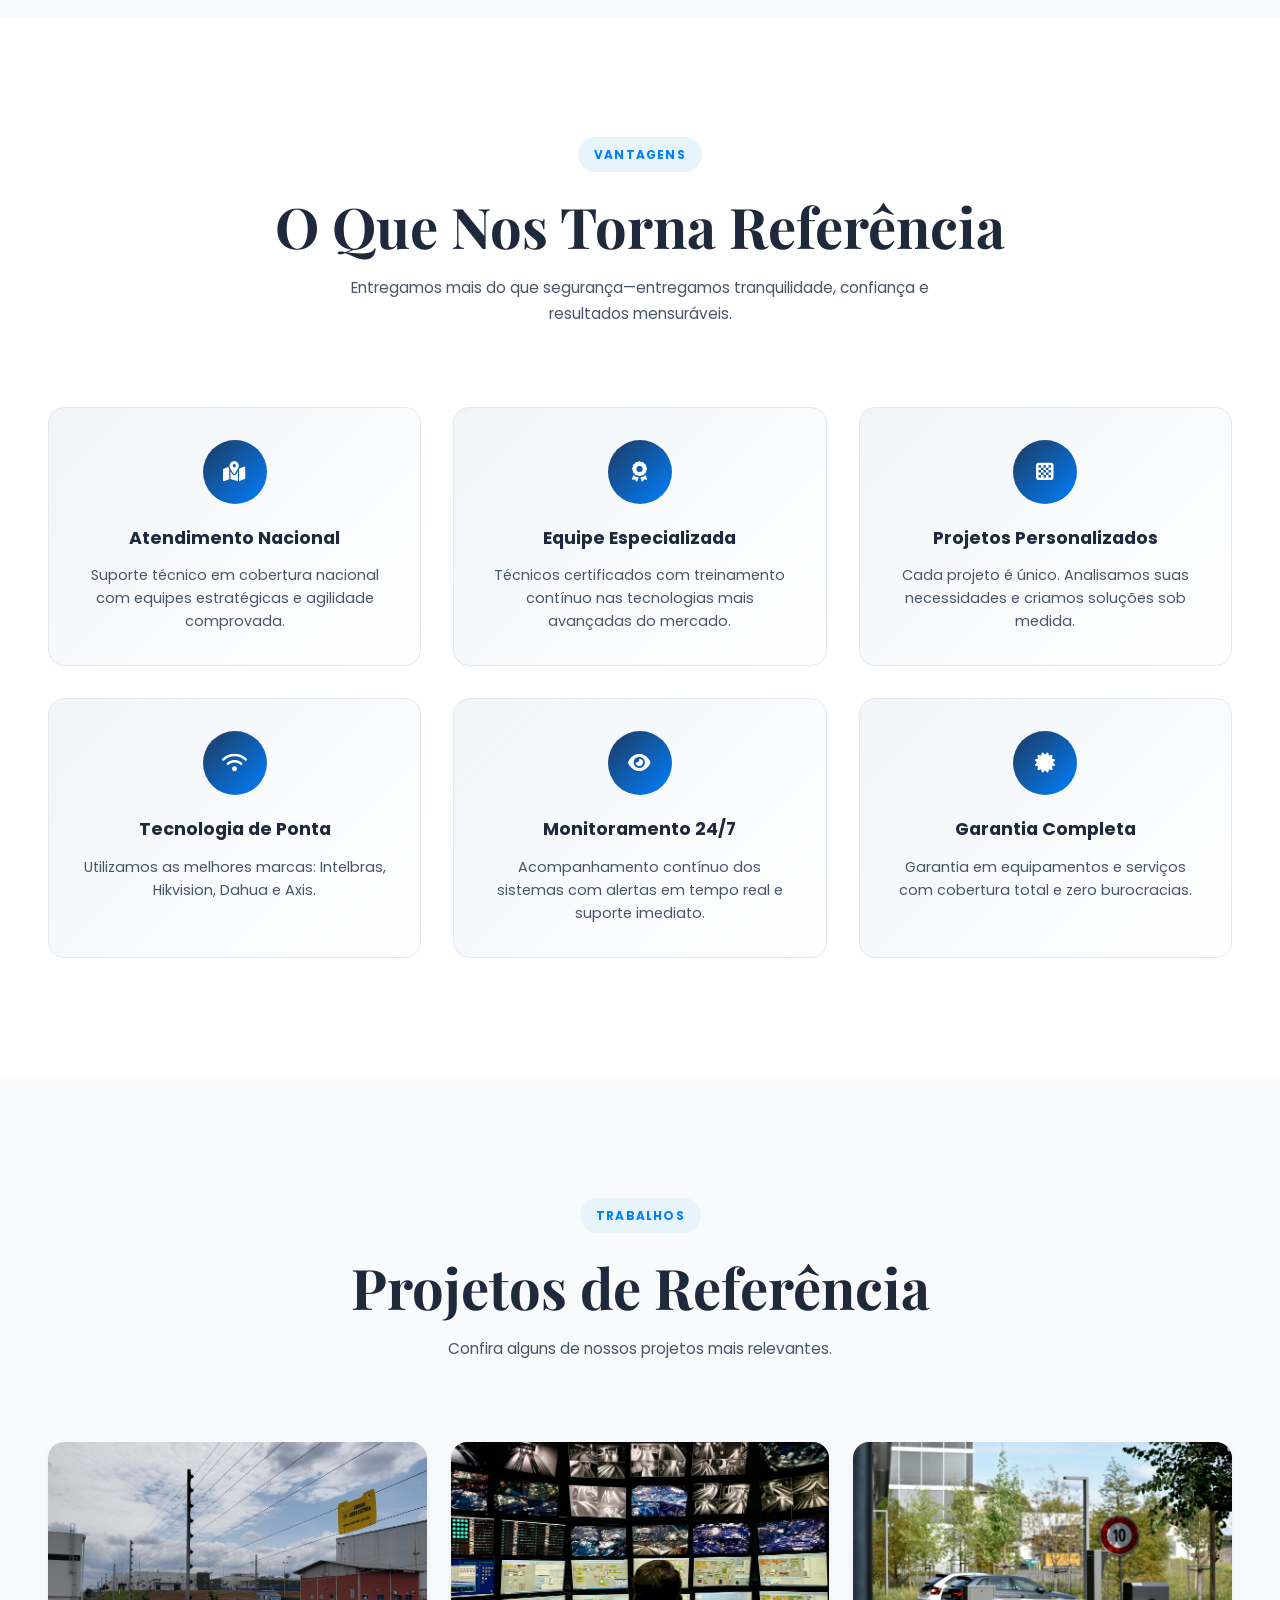
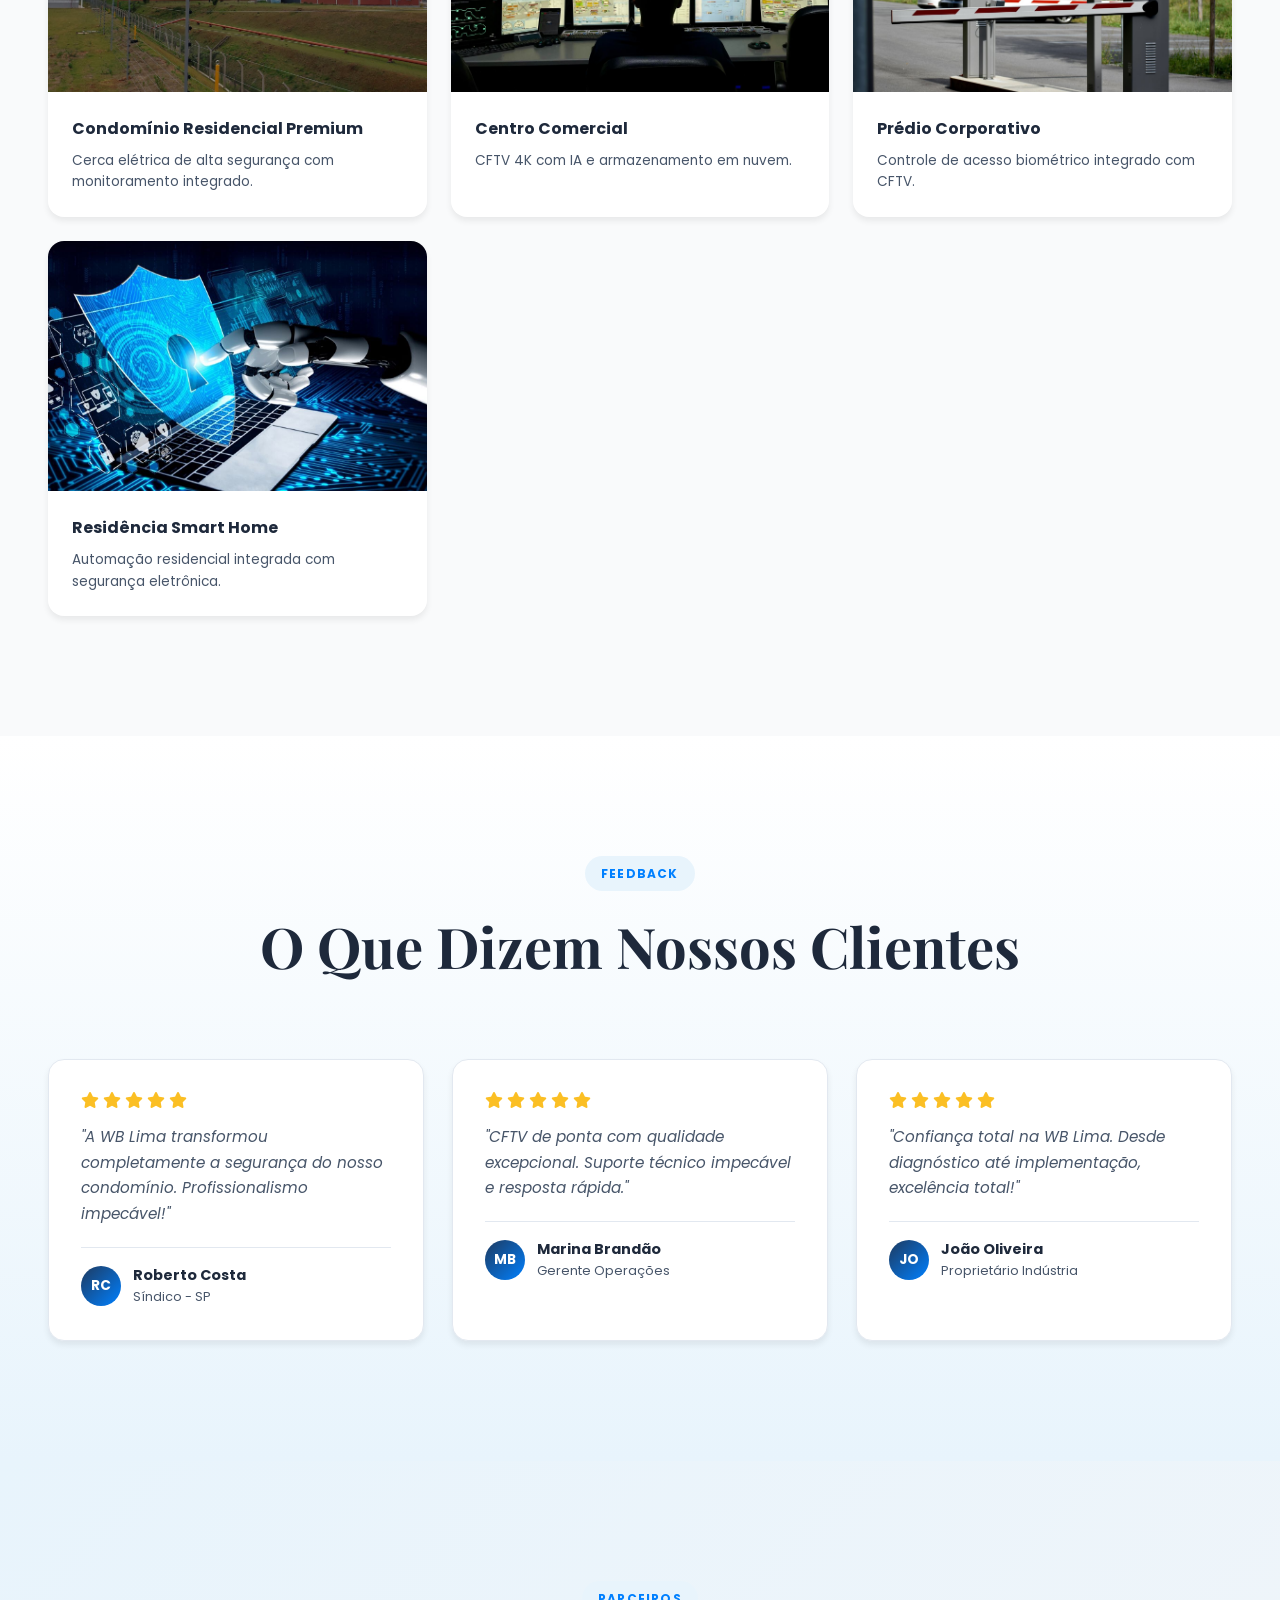
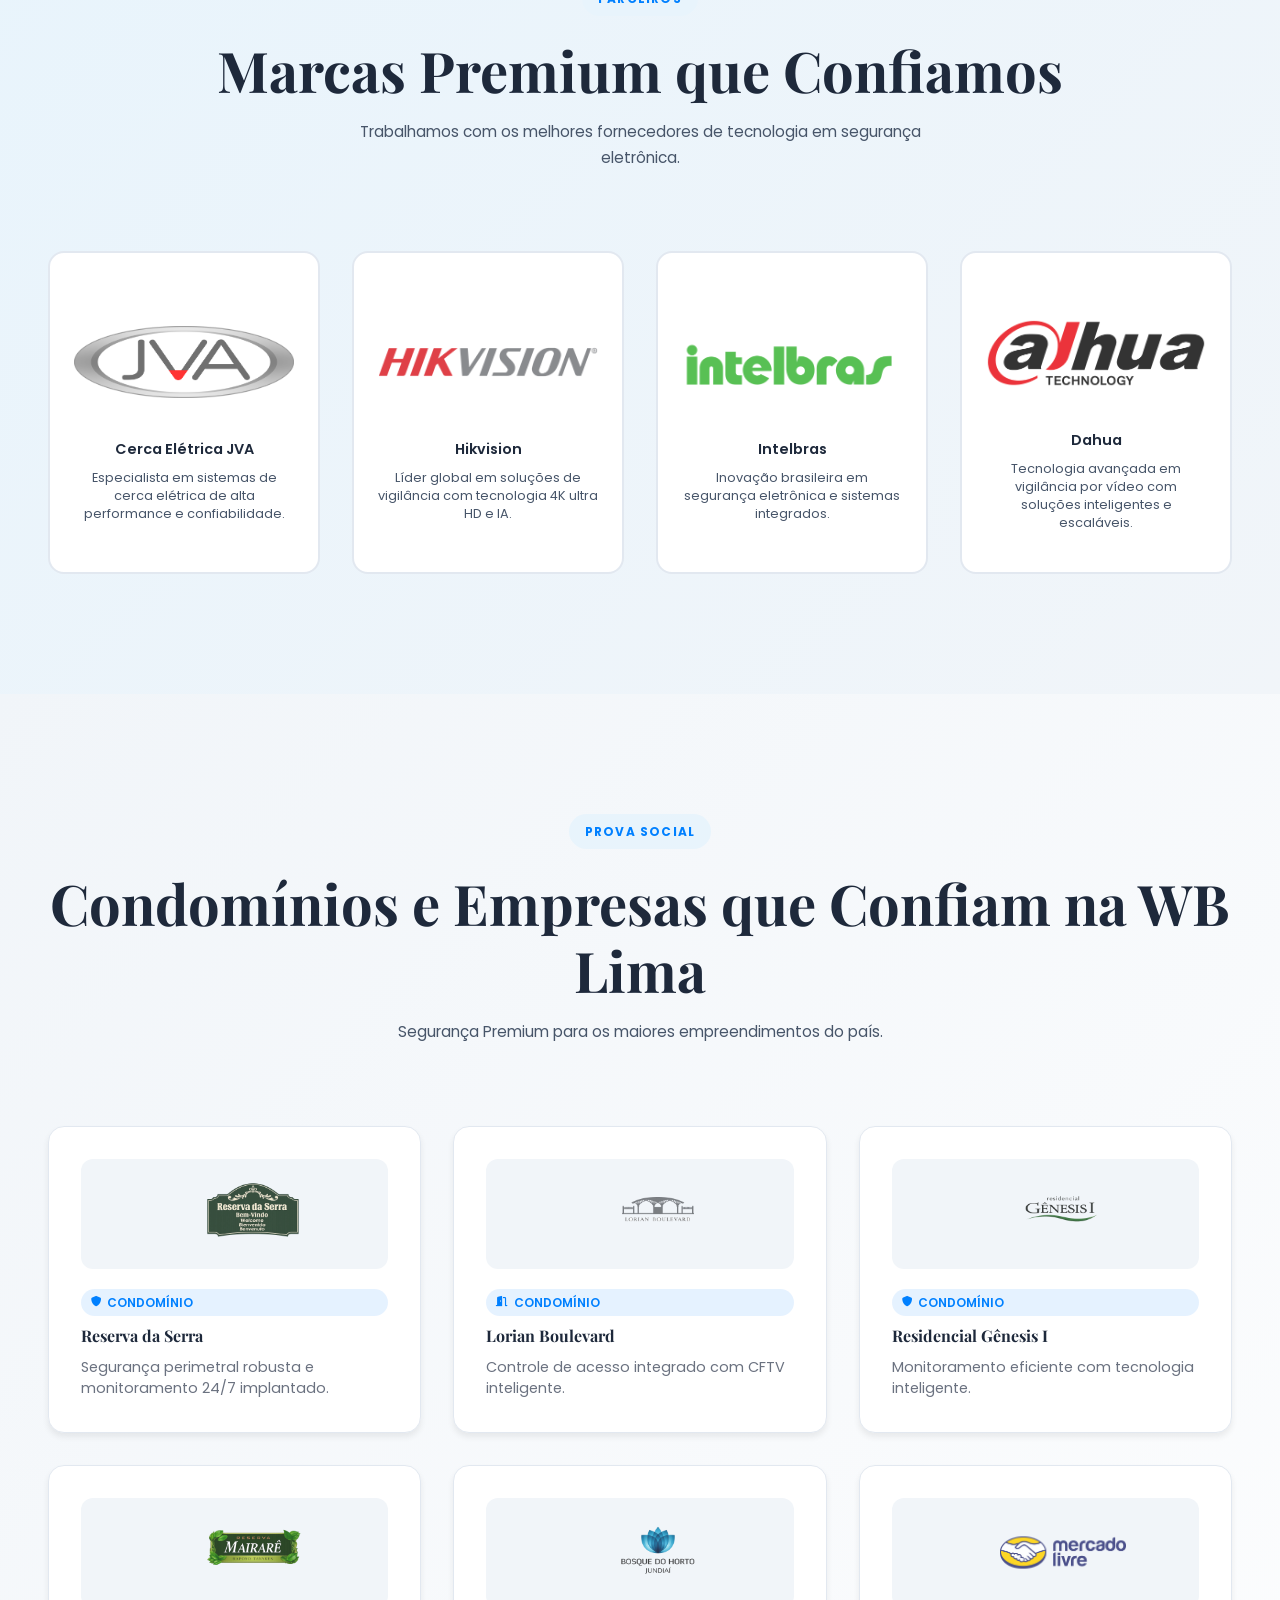
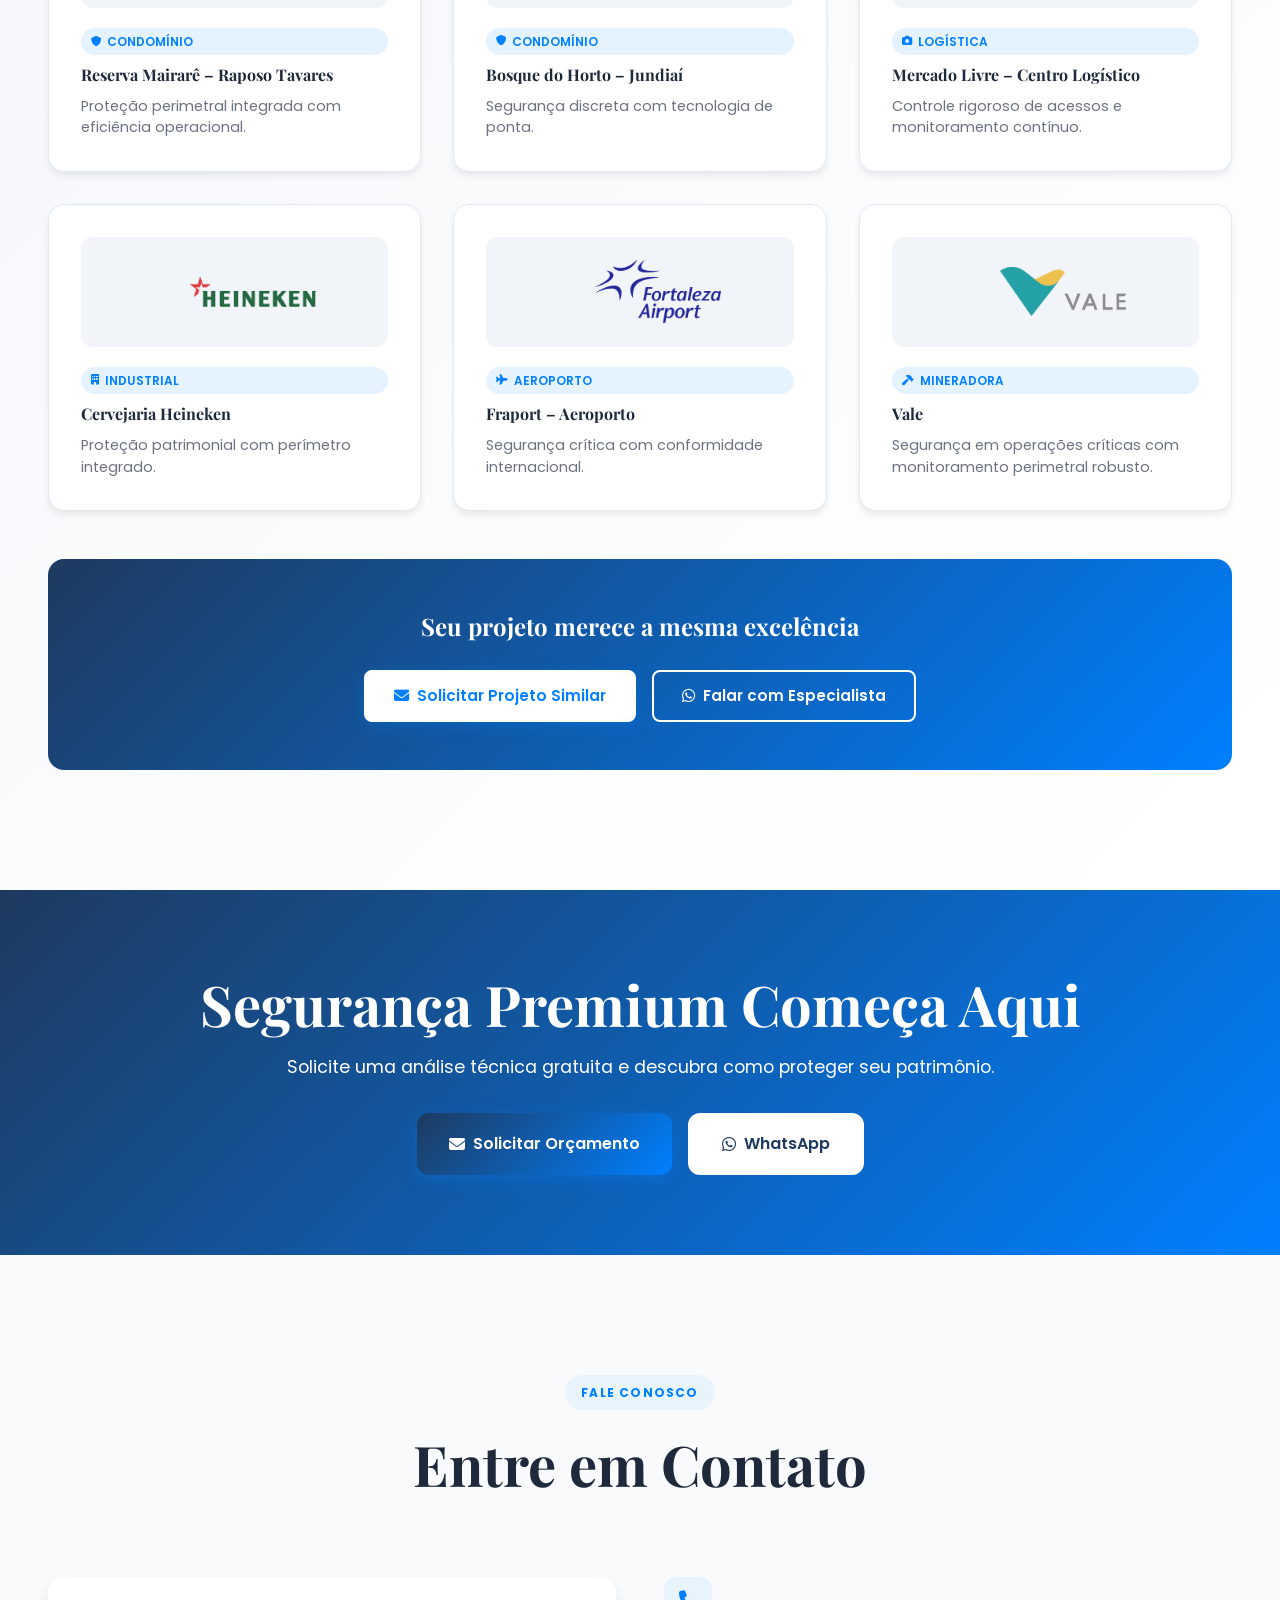
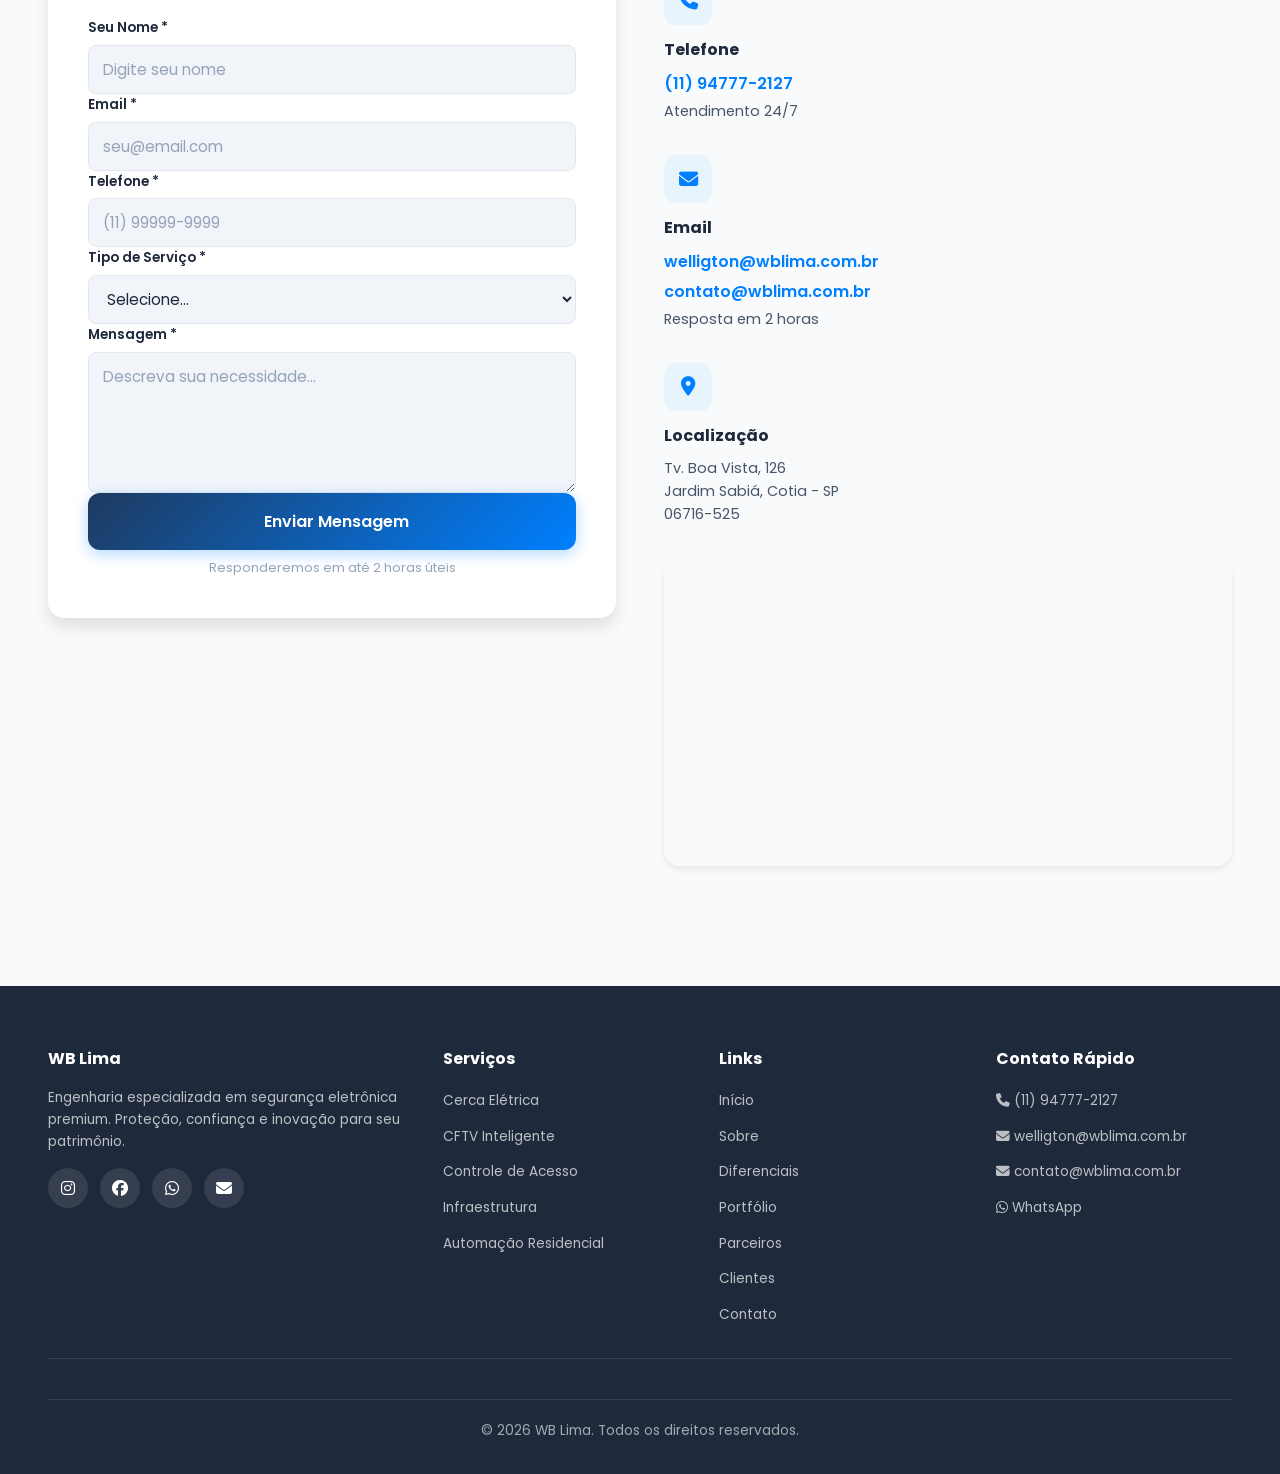
==== commit 176a29a3: "Ajuste no formulario" ====
--- a/index.html
+++ b/index.html
@@ -730,7 +730,7 @@
         <div class="contato-grid">
           <!-- Form -->
           <div class="contato-form slide-up" data-delay="150">
-            <form id="contact-form" class="form" novalidate>
+            <form id="contact-form" class="form" action="https://formsubmit.co/welligton@wblima.com.br,contato@wblima.com.br" method="POST" novalidate>
               <div class="form-group">
                 <label for="form-name">Seu Nome *</label>
                 <input type="text" id="form-name" name="name" required placeholder="Digite seu nome">
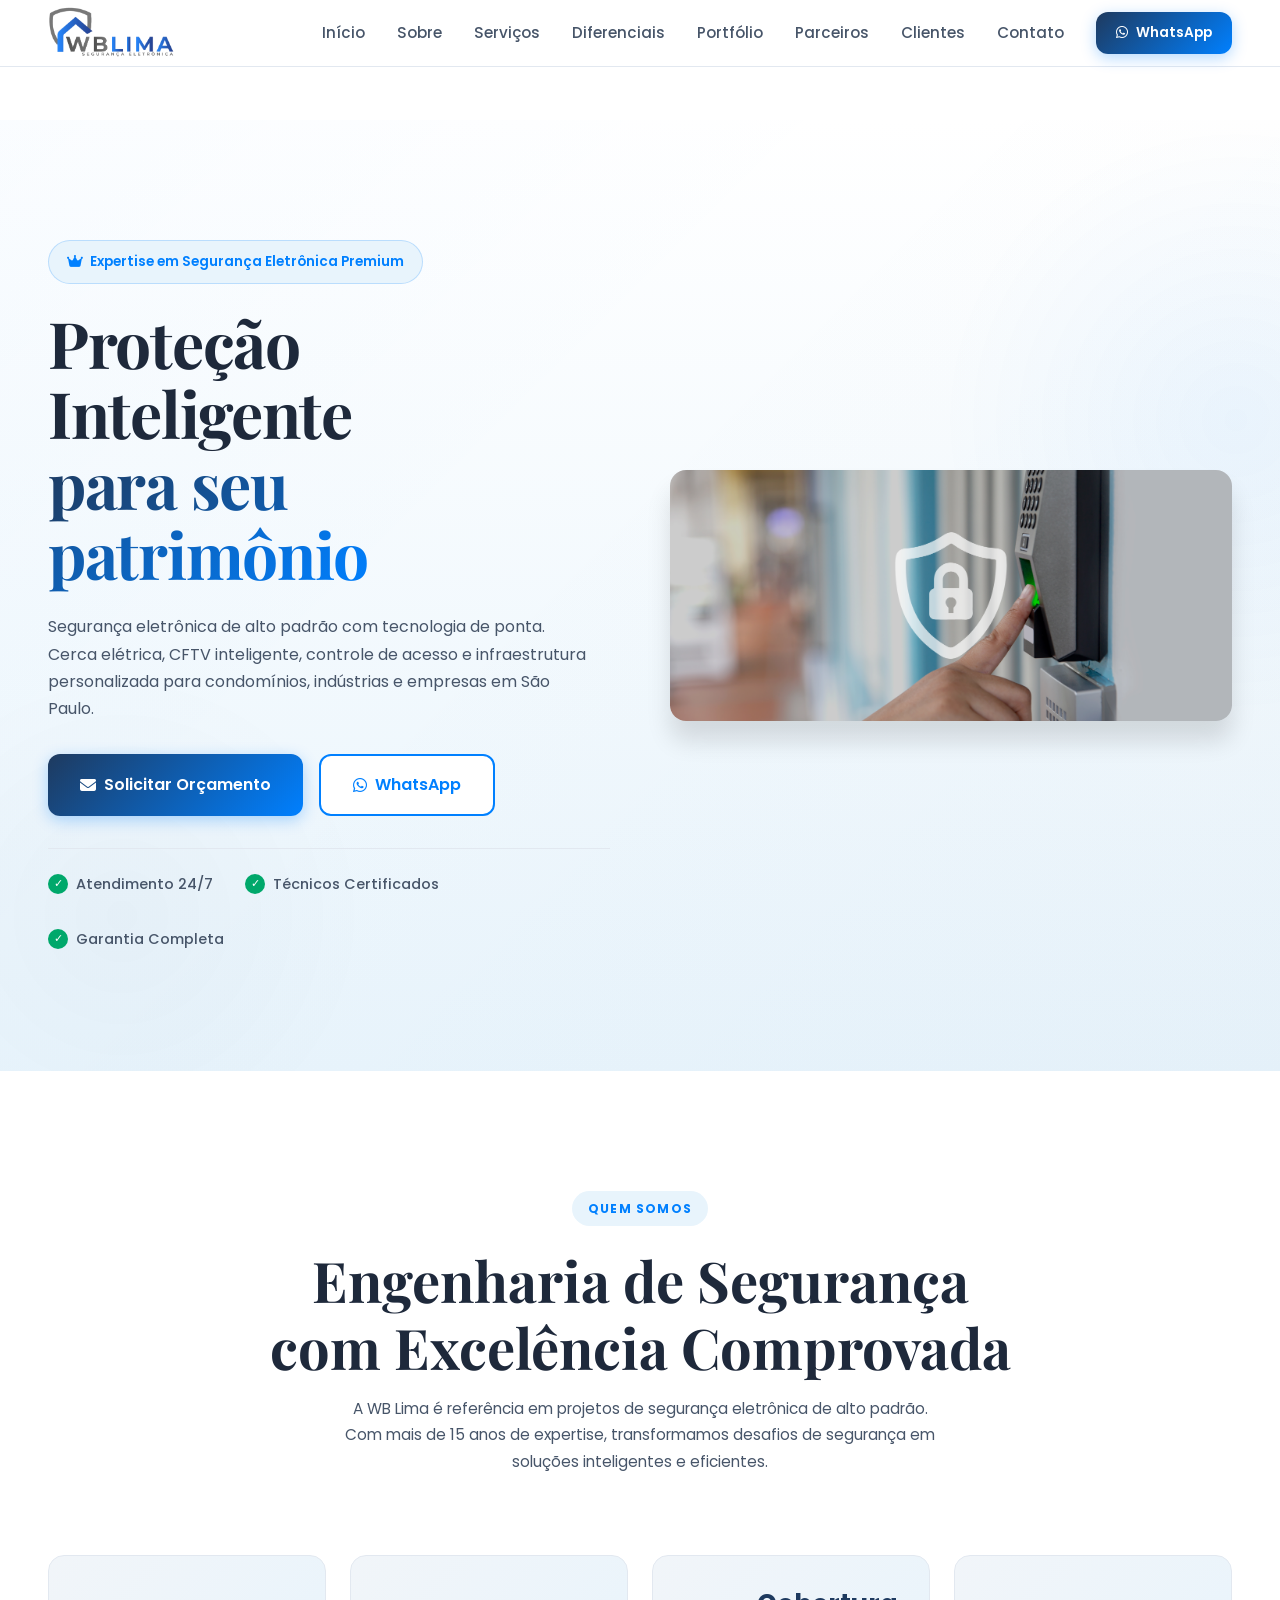
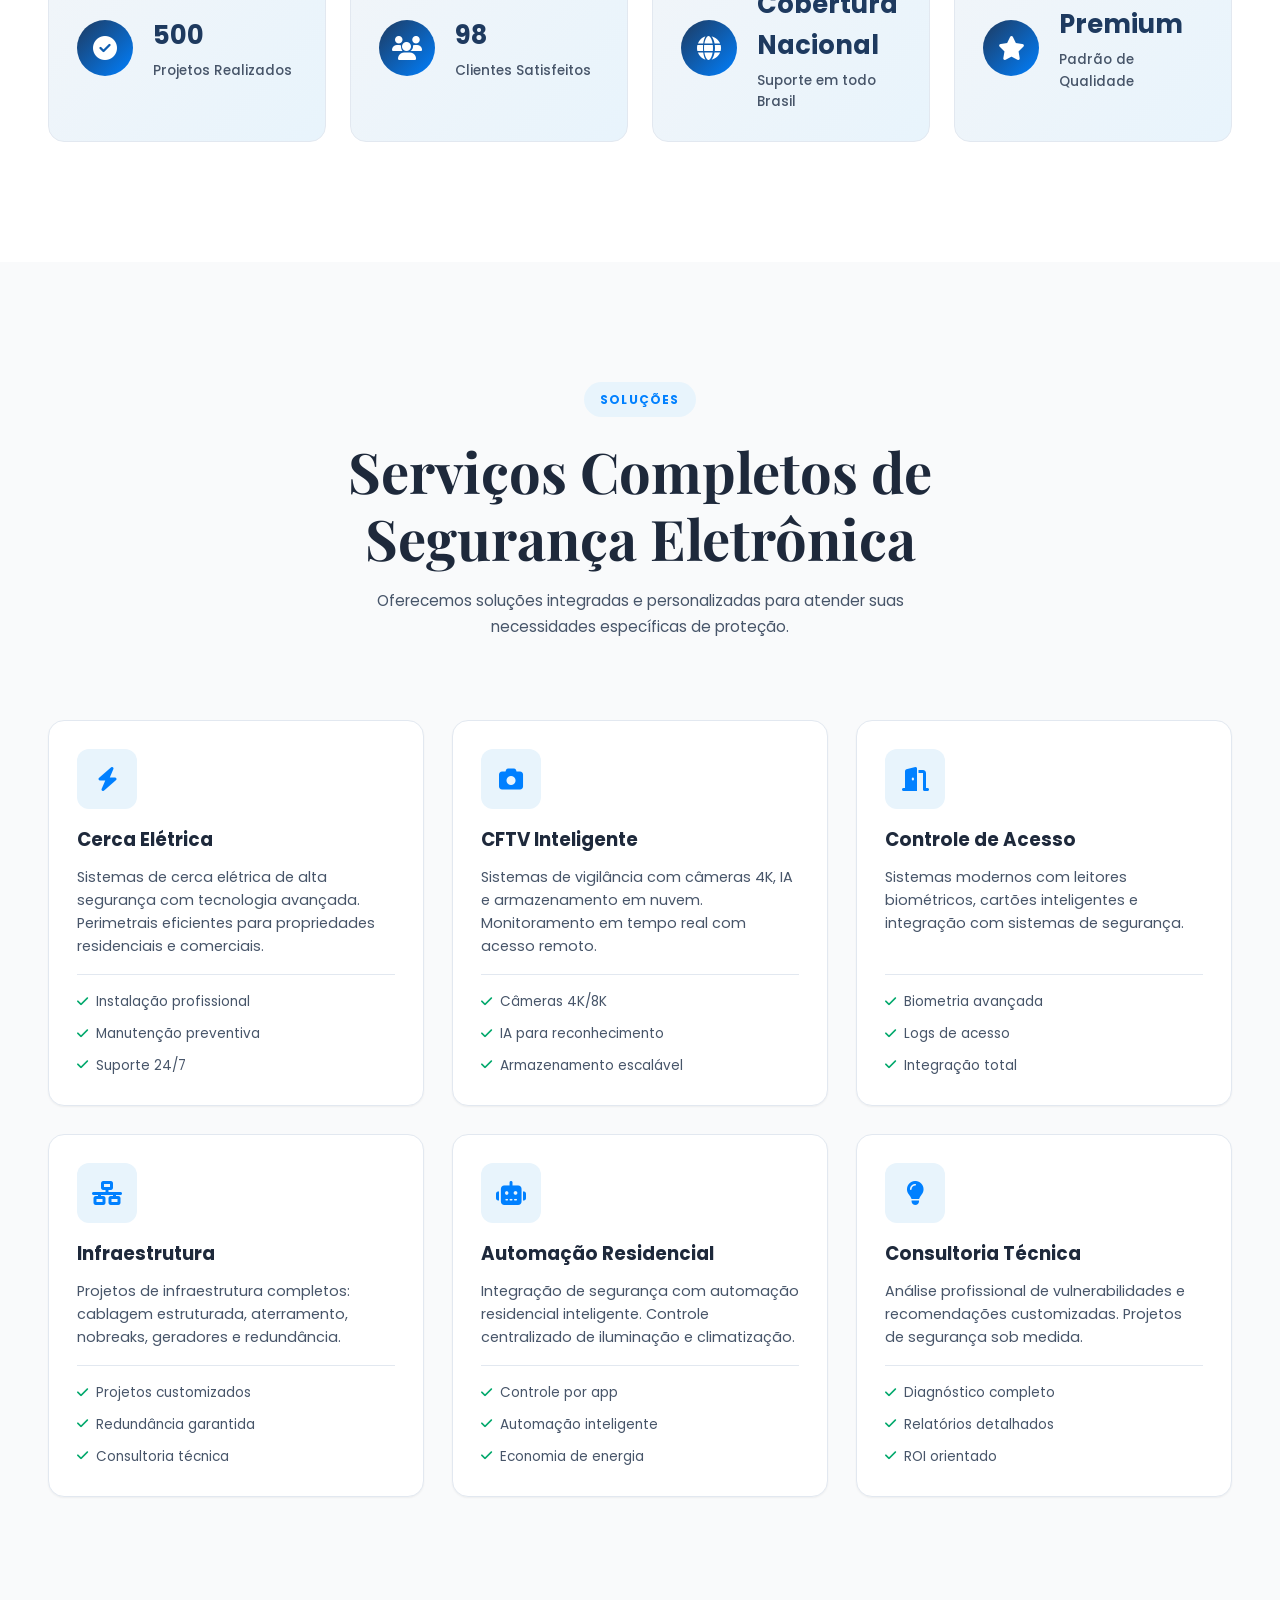
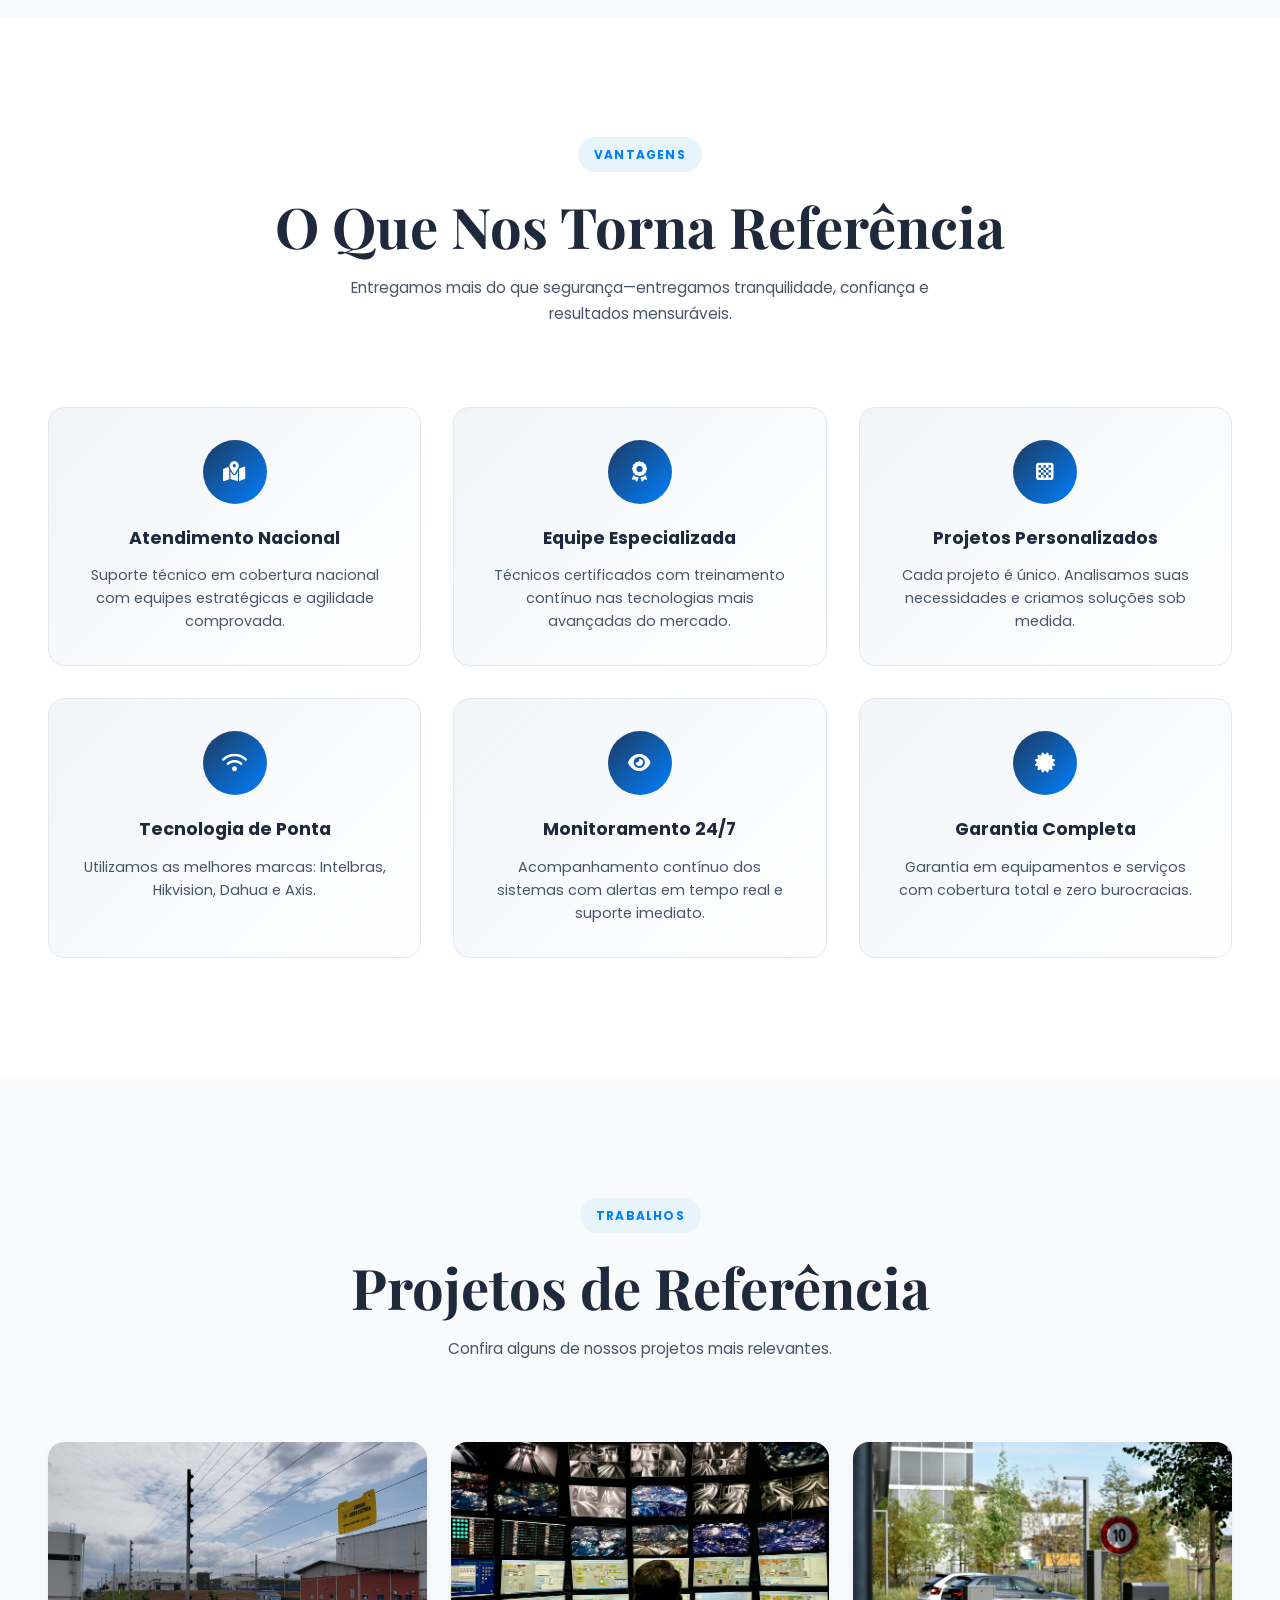
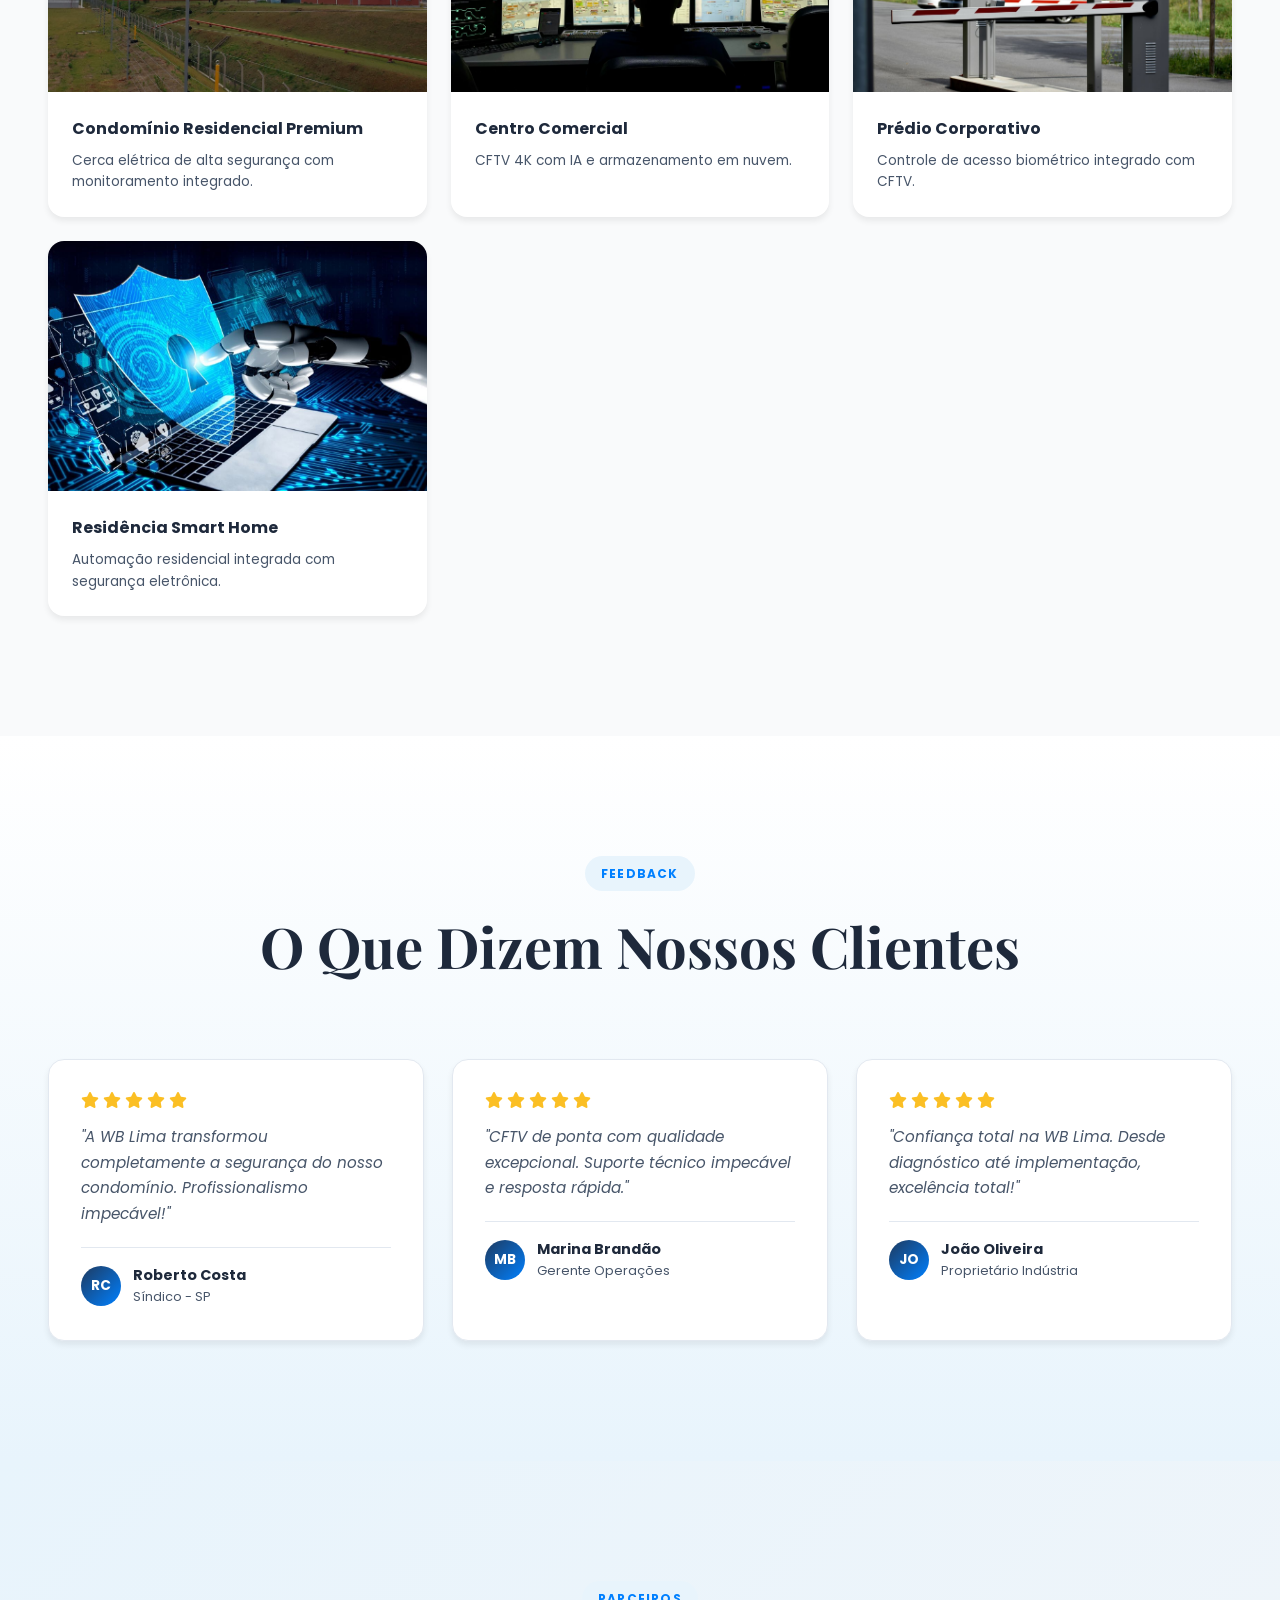
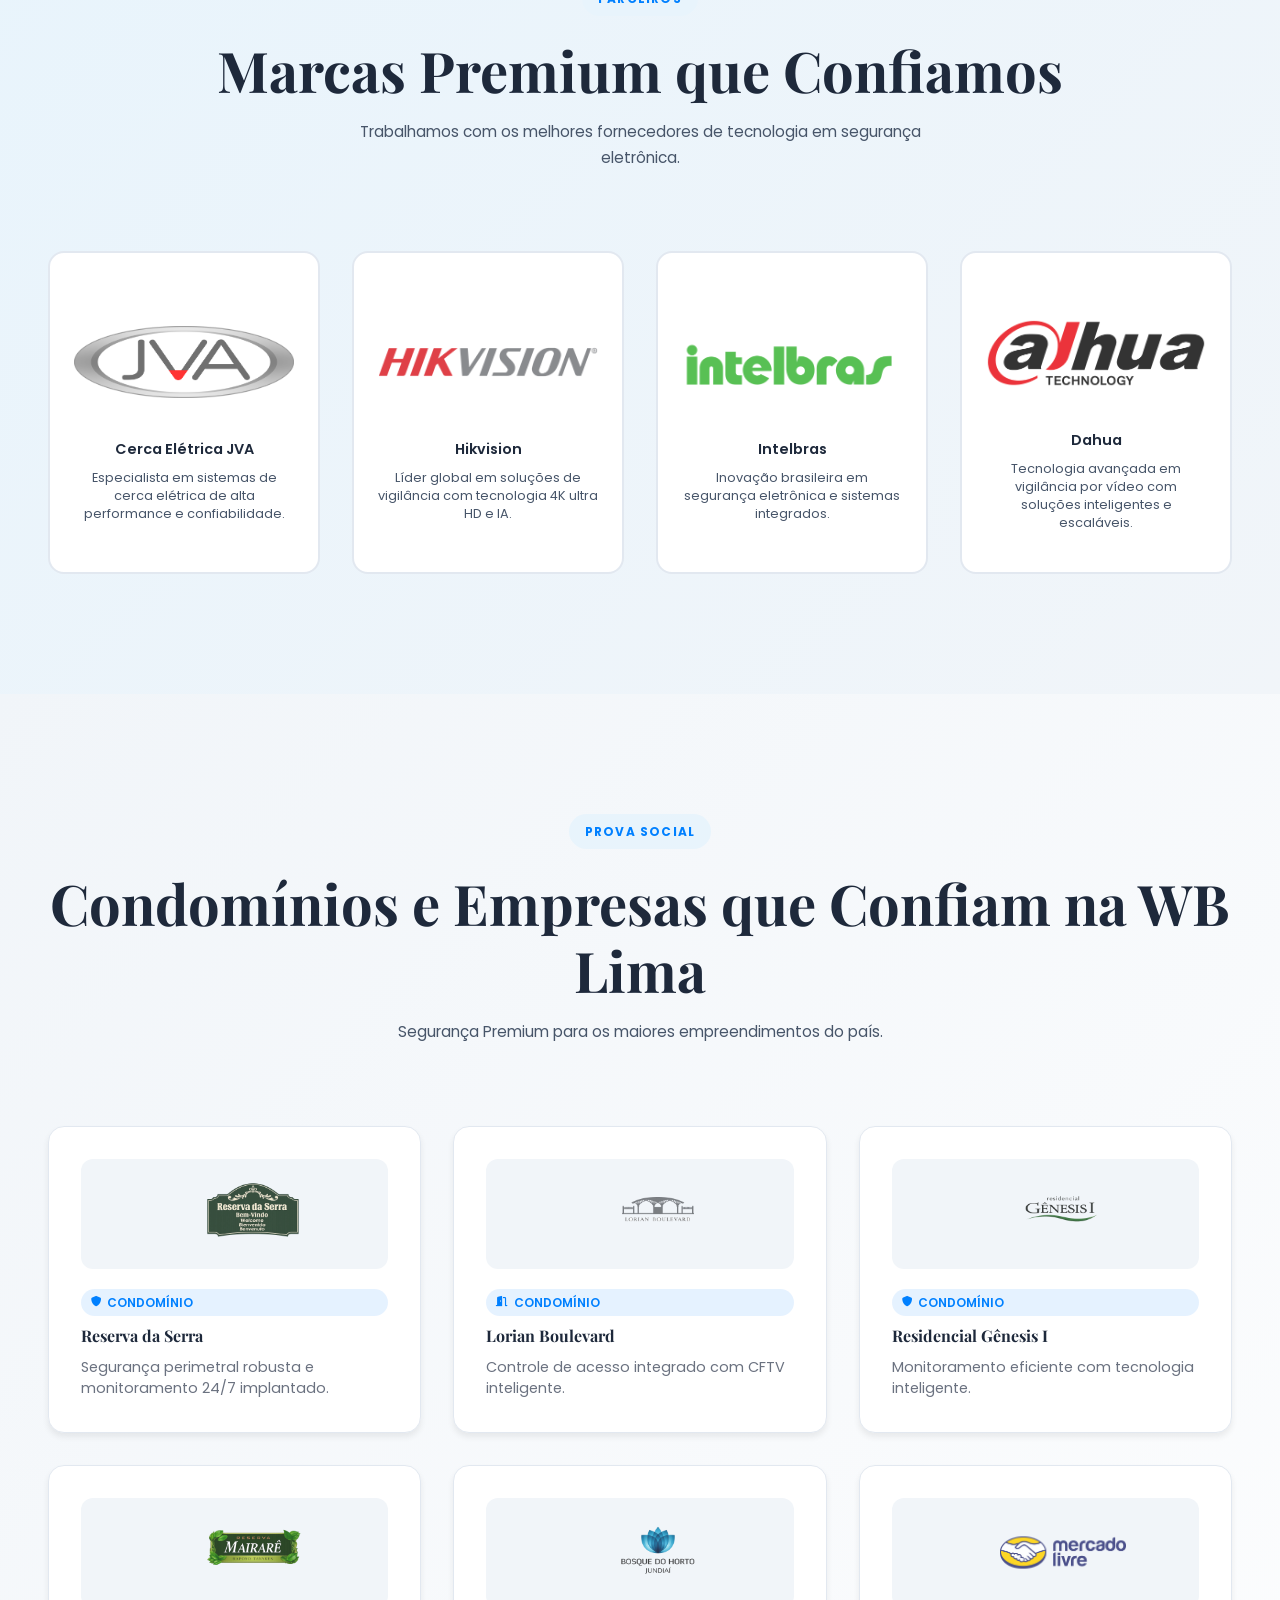
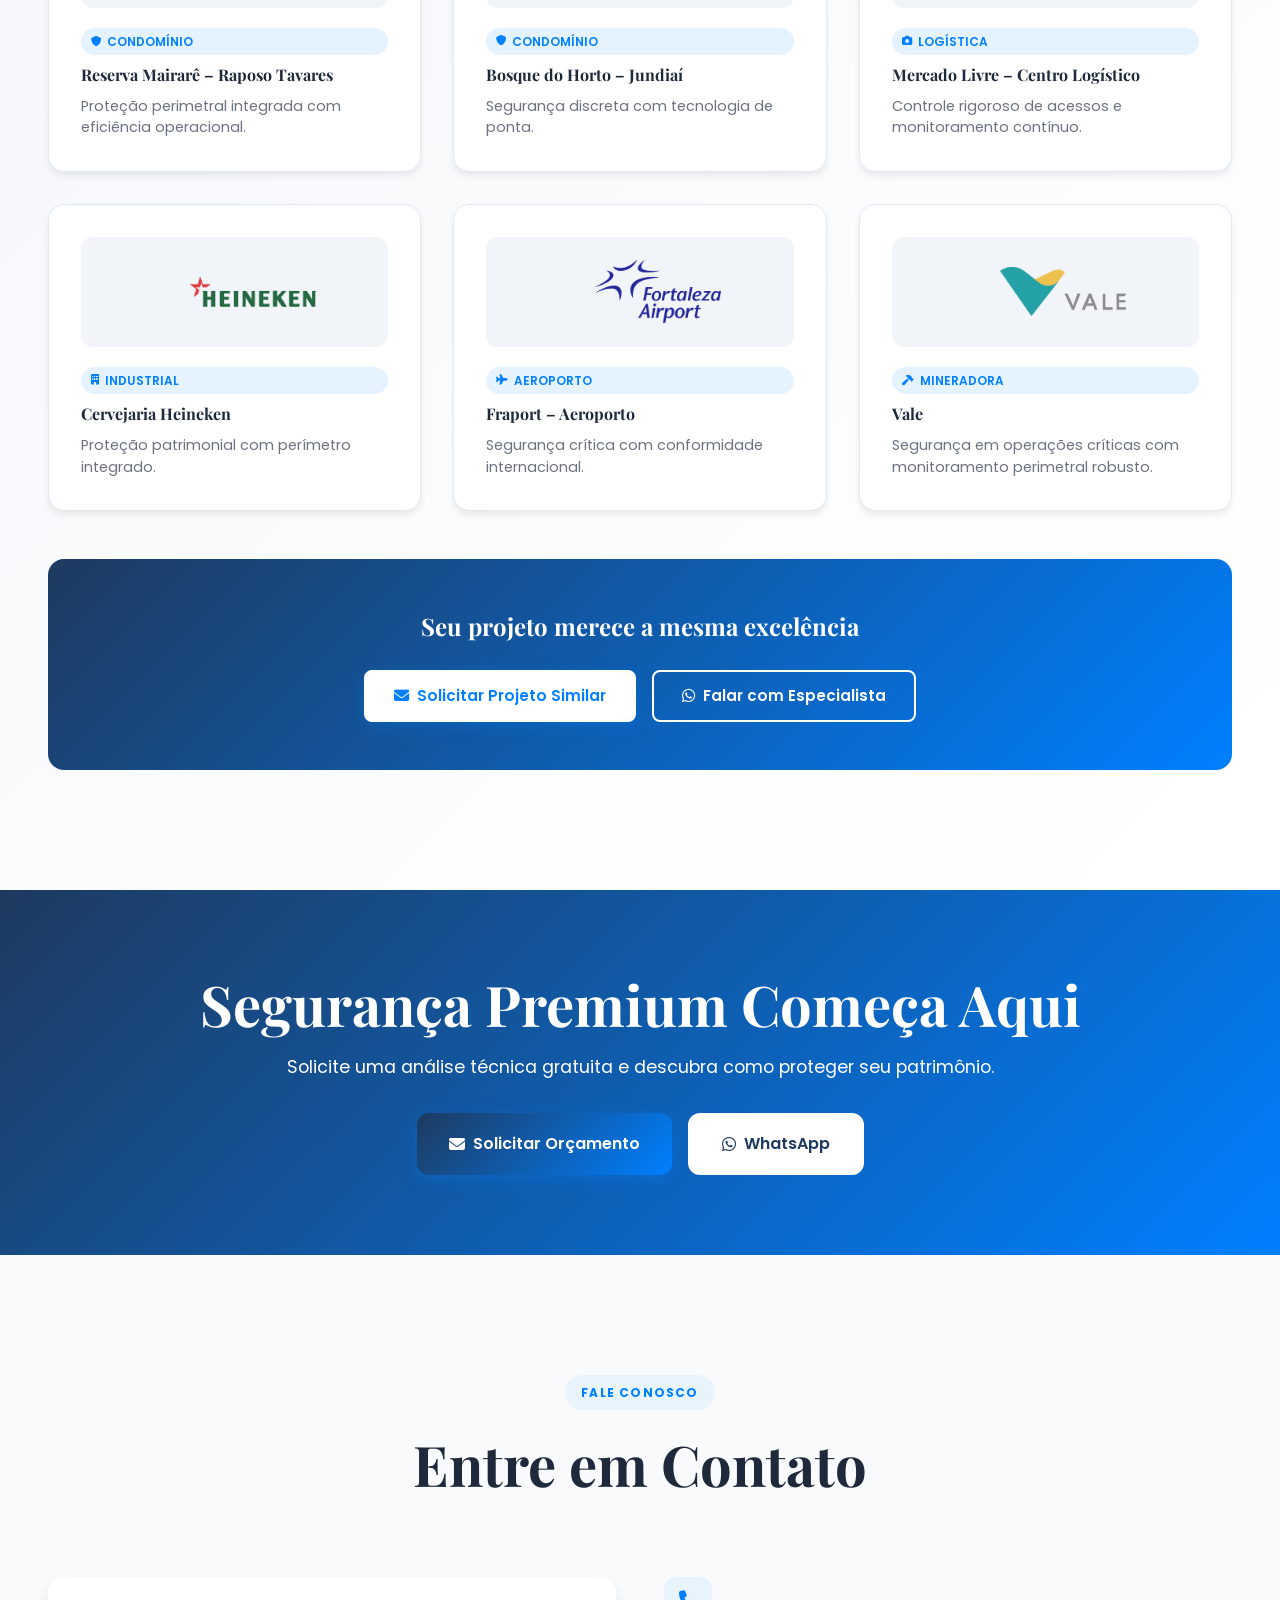
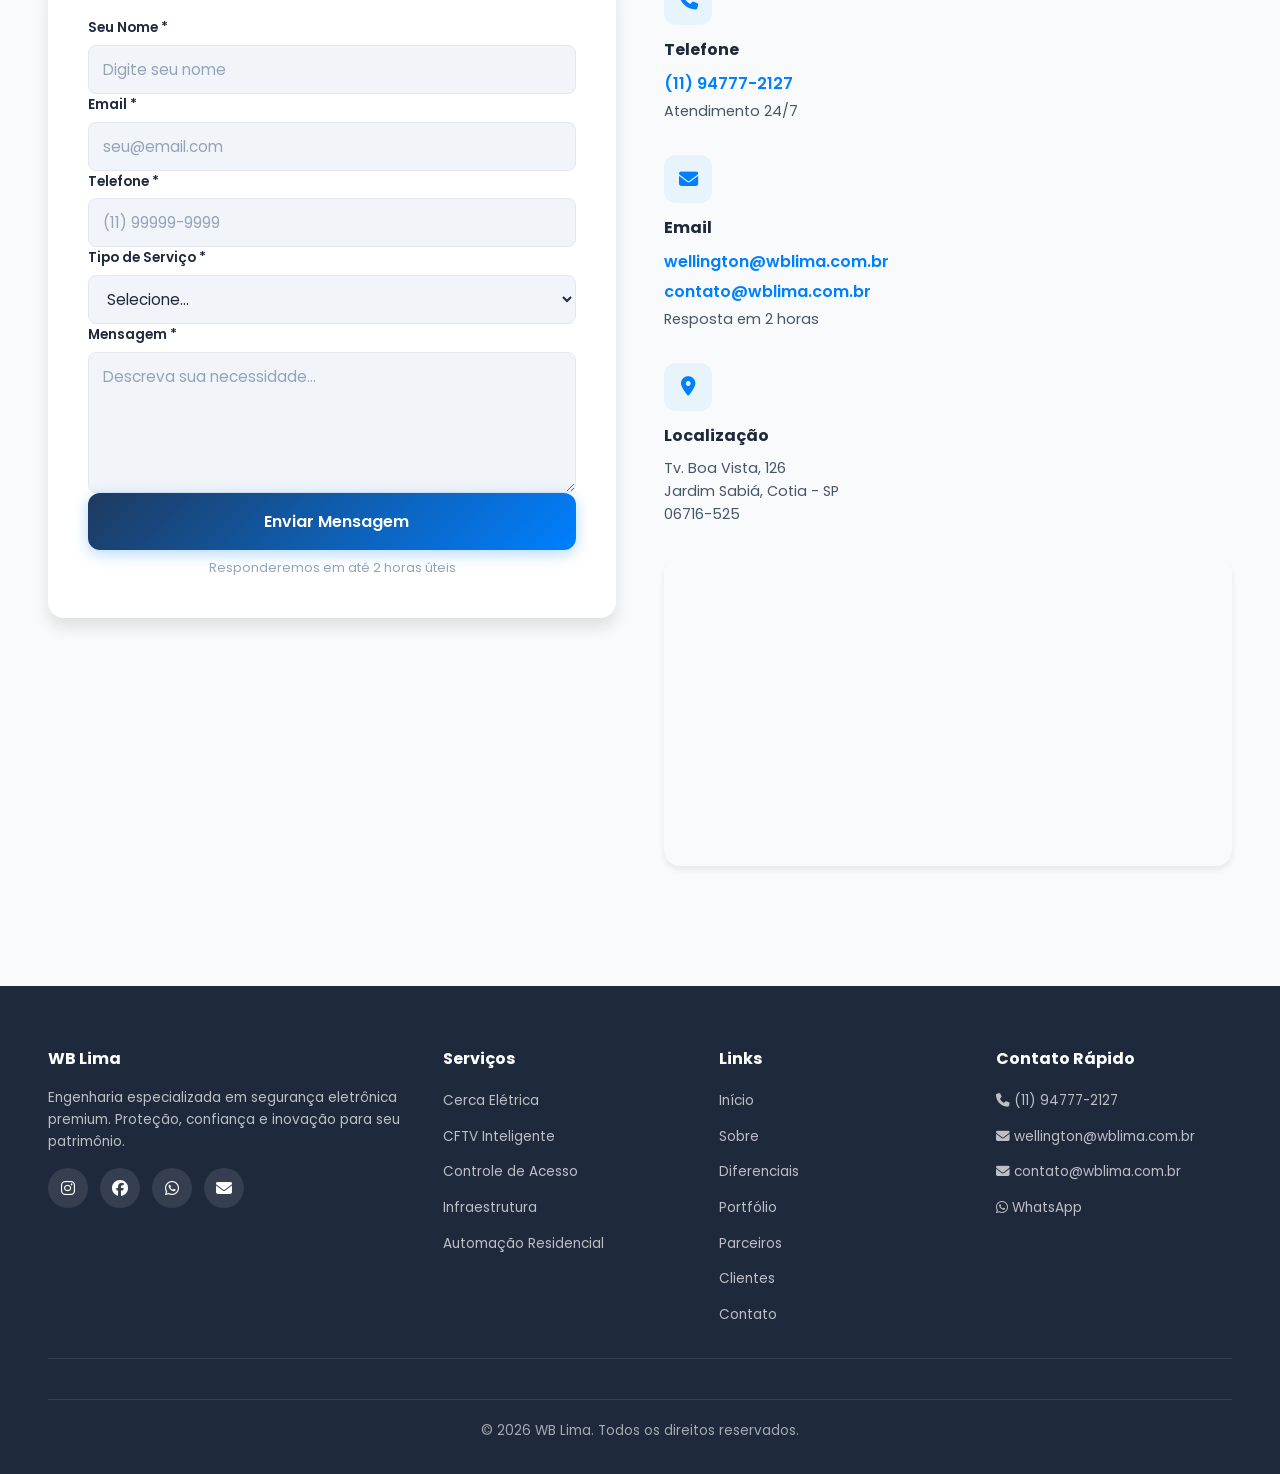
==== commit ef208727: "Ajuste no email" ====
--- a/index.html
+++ b/index.html
@@ -50,7 +50,7 @@
     "description": "Engenharia de segurança eletrônica premium - Cerca elétrica, CFTV inteligente, controle de acesso, infraestrutura.",
     "url": "https://wblima.com.br",
     "telephone": "+55 11 94777-2127",
-    "email": "welligton@wblima.com.br",
+    "email": "wellington@wblima.com.br",
     "address": {
       "@type": "PostalAddress",
       "streetAddress": "Tv. Boa Vista, 126",
@@ -730,7 +730,7 @@
         <div class="contato-grid">
           <!-- Form -->
           <div class="contato-form slide-up" data-delay="150">
-            <form id="contact-form" class="form" action="https://formsubmit.co/welligton@wblima.com.br,contato@wblima.com.br" method="POST" novalidate>
+            <form id="contact-form" class="form" action="https://formsubmit.co/wellington@wblima.com.br,contato@wblima.com.br" method="POST" novalidate>
               <div class="form-group">
                 <label for="form-name">Seu Nome *</label>
                 <input type="text" id="form-name" name="name" required placeholder="Digite seu nome">
@@ -790,7 +790,7 @@
                 <i class="fas fa-envelope"></i>
               </div>
               <h3>Email</h3>
-              <a href="mailto:welligton@wblima.com.br">welligton@wblima.com.br</a>
+              <a href="mailto:wellington@wblima.com.br">wellington@wblima.com.br</a>
               <a href="mailto:contato@wblima.com.br">contato@wblima.com.br</a>
               <p>Resposta em 2 horas</p>
             </div>
@@ -833,7 +833,7 @@
             <a href="https://wa.me/5511947772127" target="_blank" rel="noopener noreferrer" aria-label="WhatsApp" title="WhatsApp">
               <i class="fab fa-whatsapp"></i>
             </a>
-            <a href="mailto:welligton@wblima.com.br" aria-label="Email" title="Email">
+            <a href="mailto:wellington@wblima.com.br" aria-label="Email" title="Email">
               <i class="fas fa-envelope"></i>
             </a>
           </div>
@@ -867,7 +867,7 @@
           <h4>Contato Rápido</h4>
           <ul class="footer-links">
             <li><a href="tel:+5511947772127"><i class="fas fa-phone"></i> (11) 94777-2127</a></li>
-            <li><a href="mailto:welligton@wblima.com.br"><i class="fas fa-envelope"></i> welligton@wblima.com.br</a></li>
+            <li><a href="mailto:wellington@wblima.com.br"><i class="fas fa-envelope"></i> wellington@wblima.com.br</a></li>
             <li><a href="mailto:contato@wblima.com.br"><i class="fas fa-envelope"></i> contato@wblima.com.br</a></li>
             <li><a href="https://wa.me/5511947772127" target="_blank"><i class="fab fa-whatsapp"></i> WhatsApp</a></li>
           </ul>
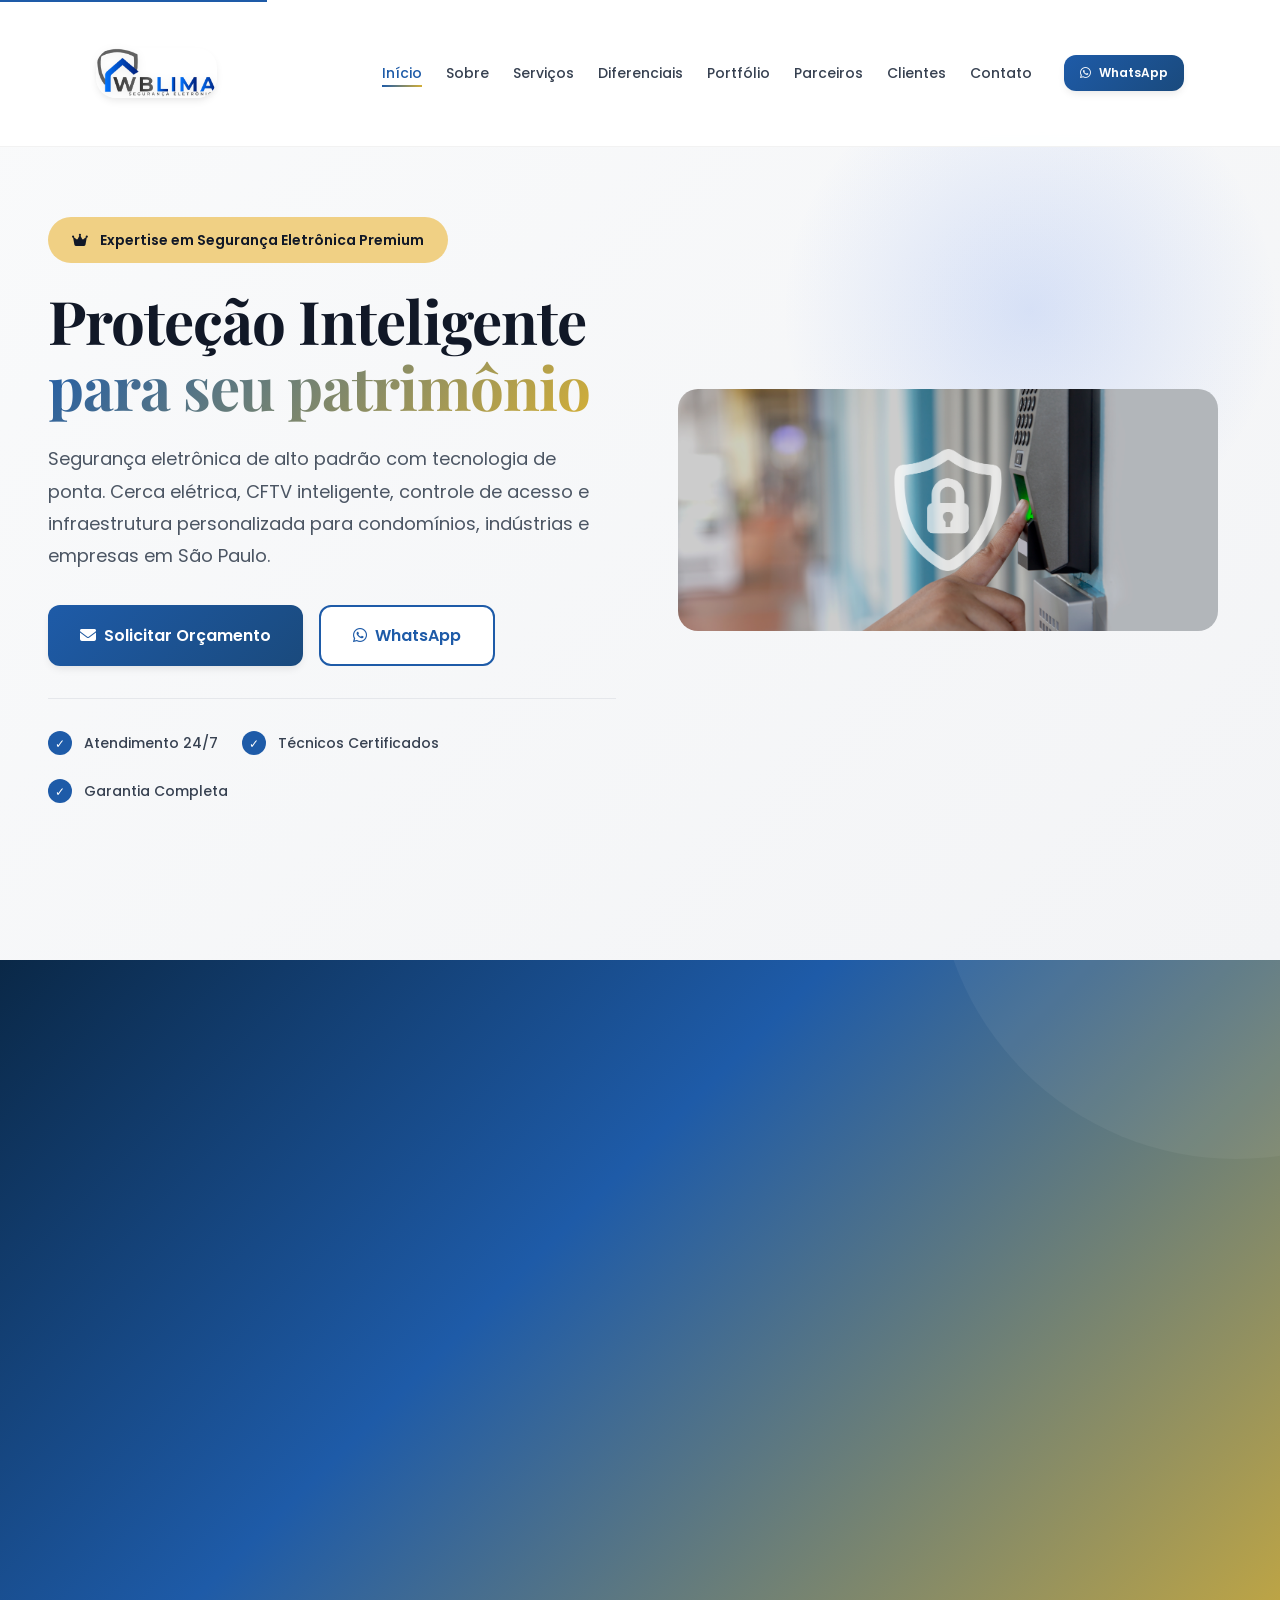
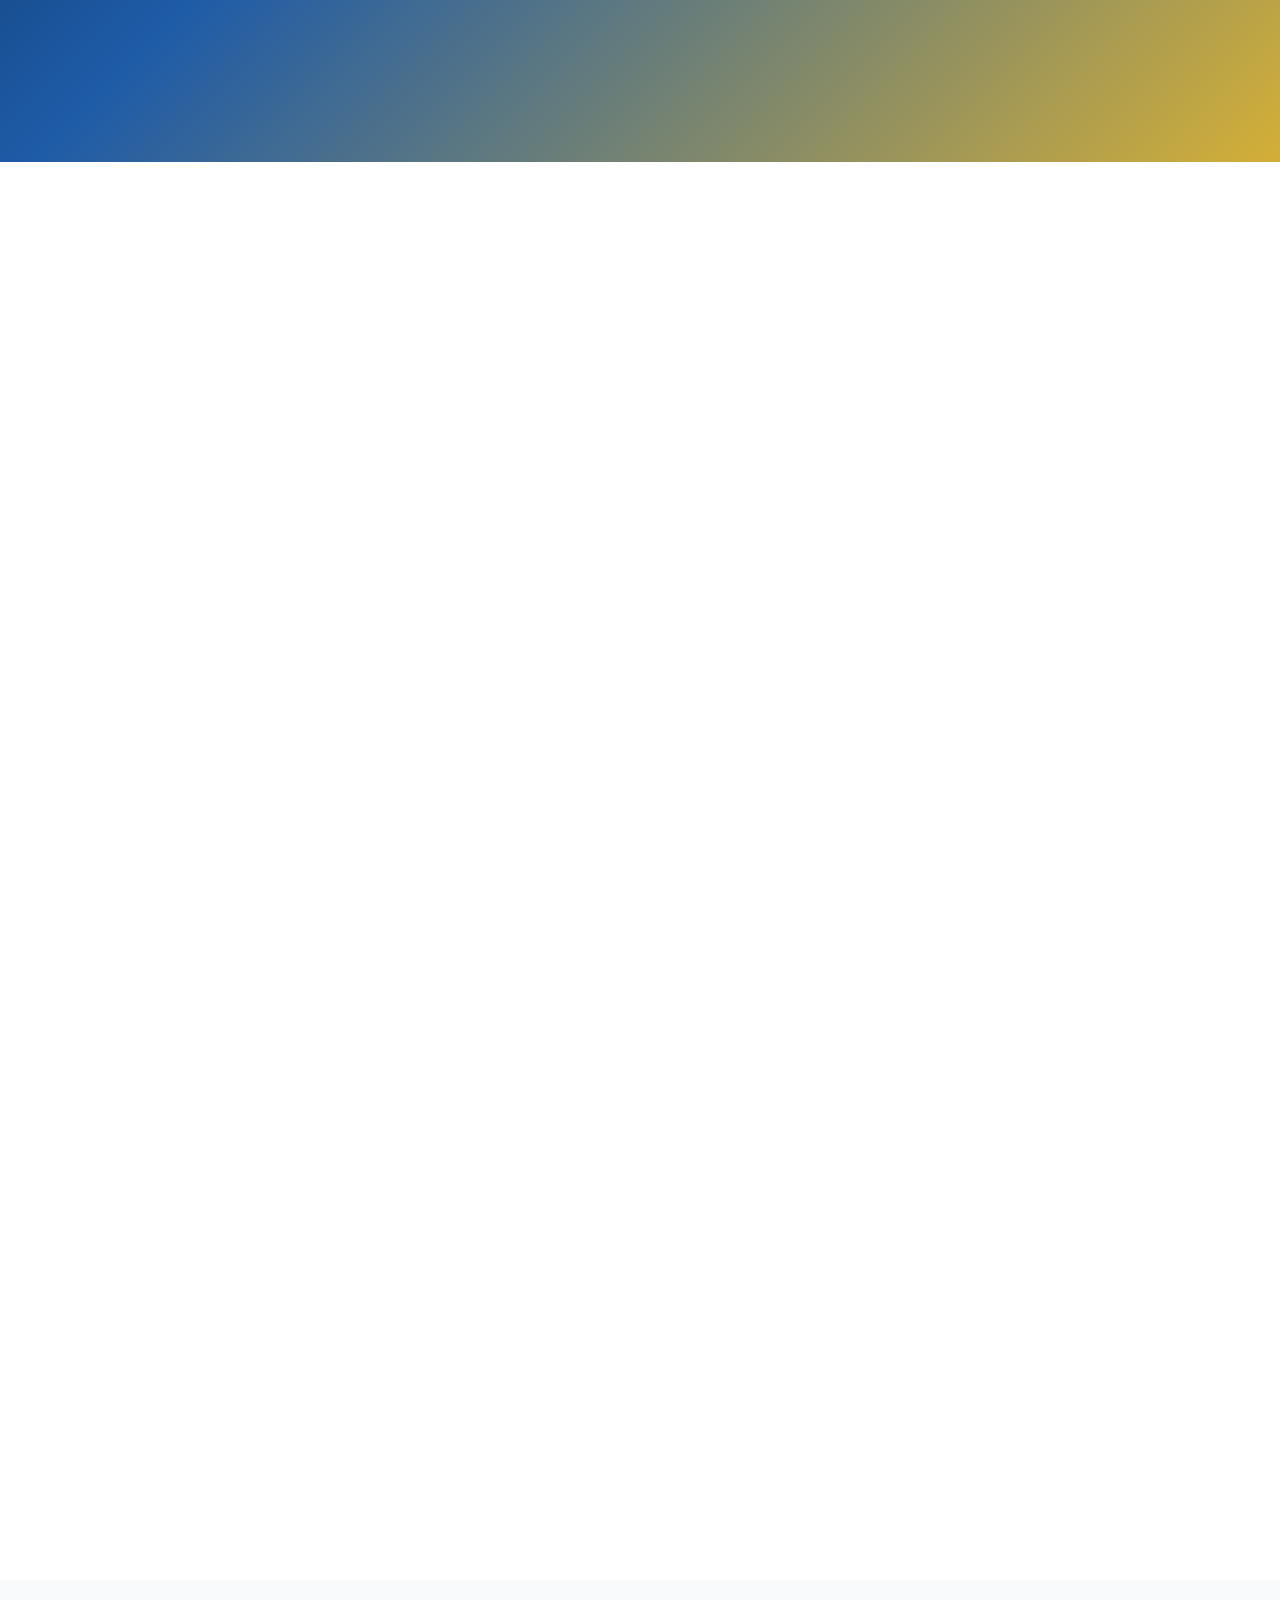
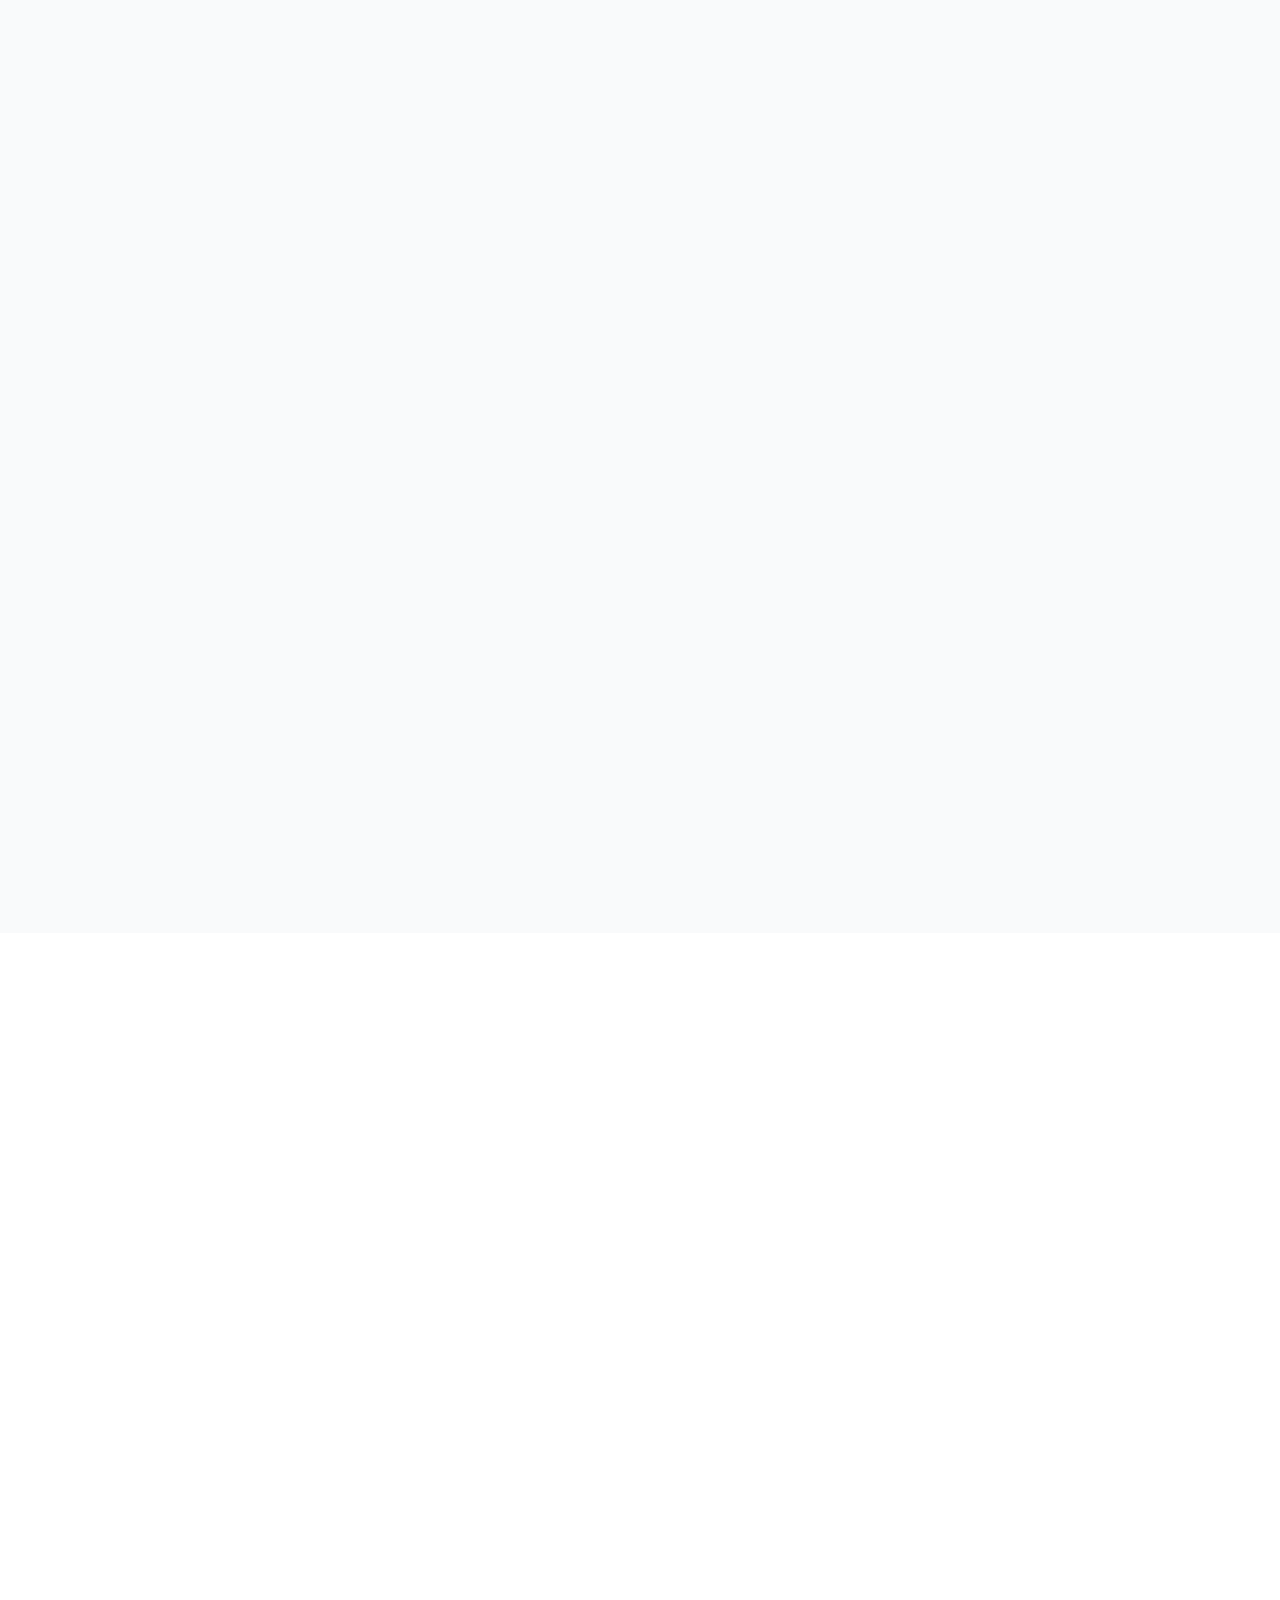
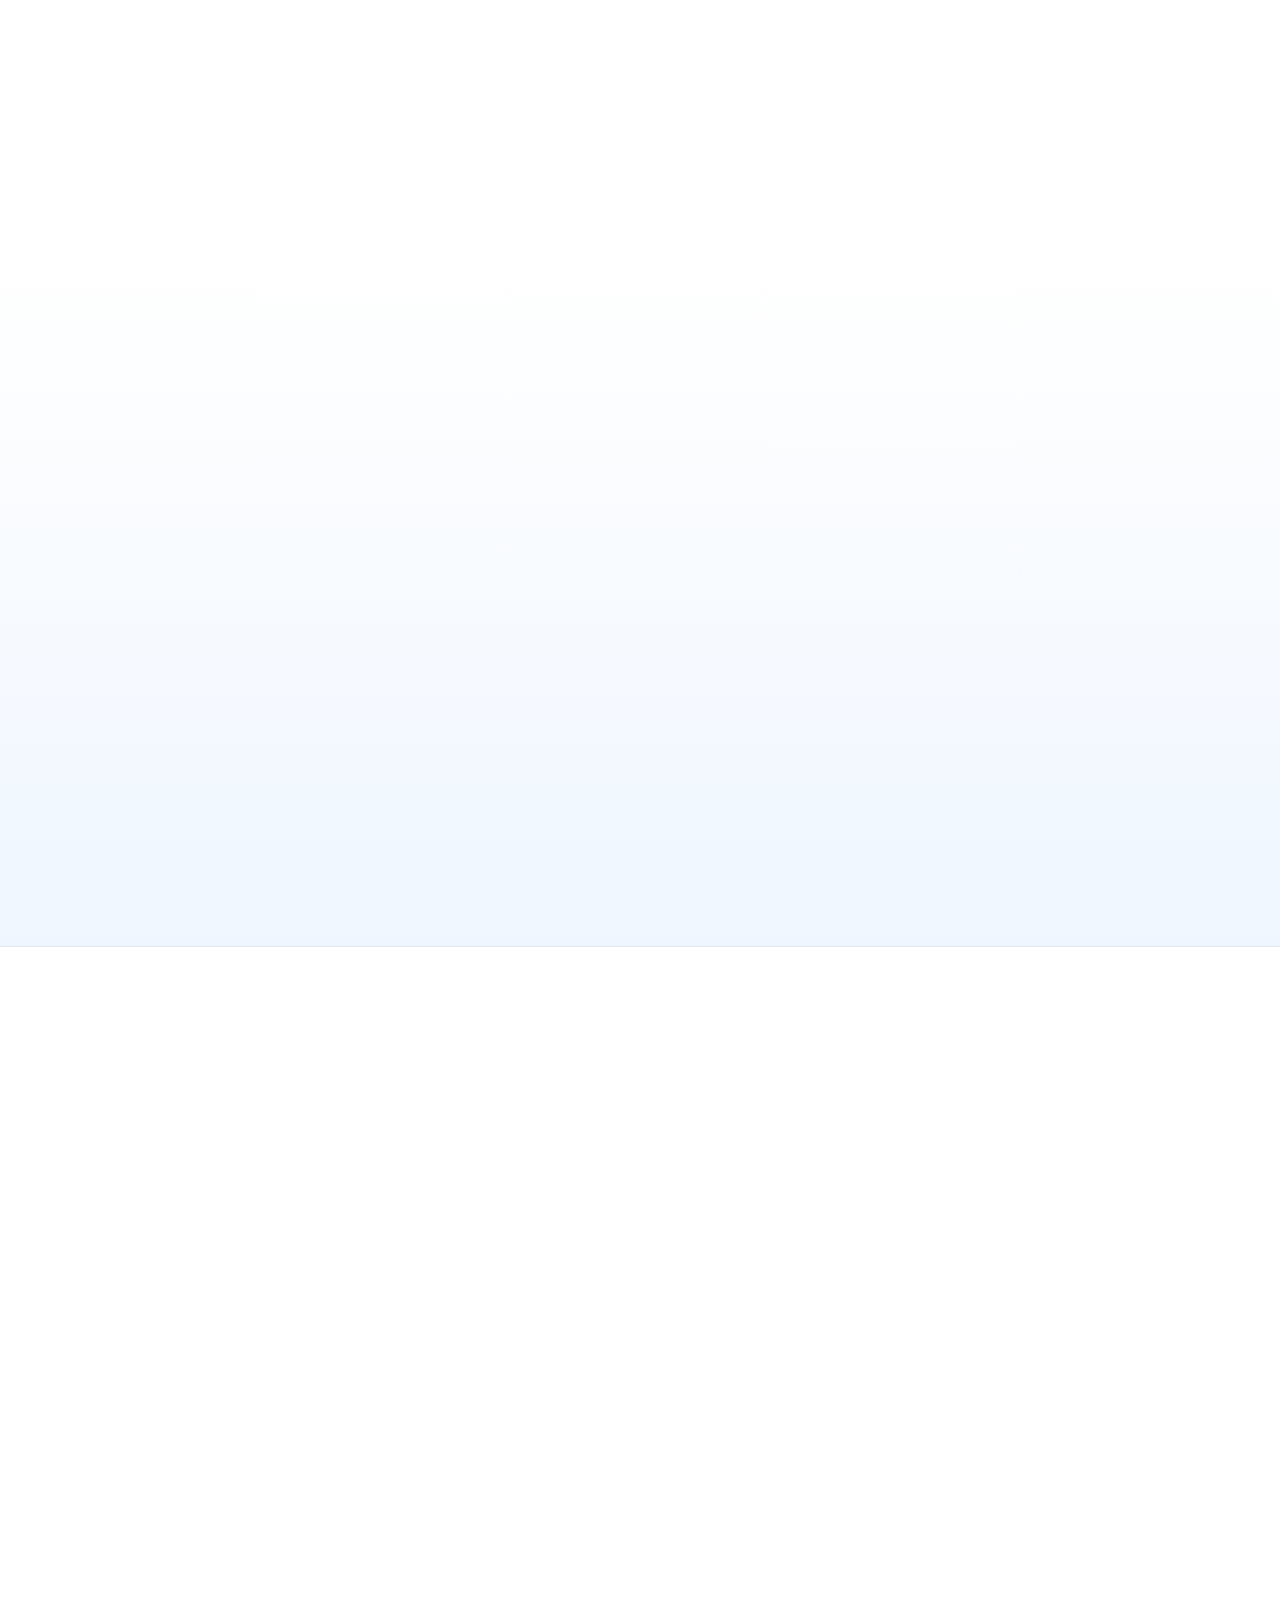
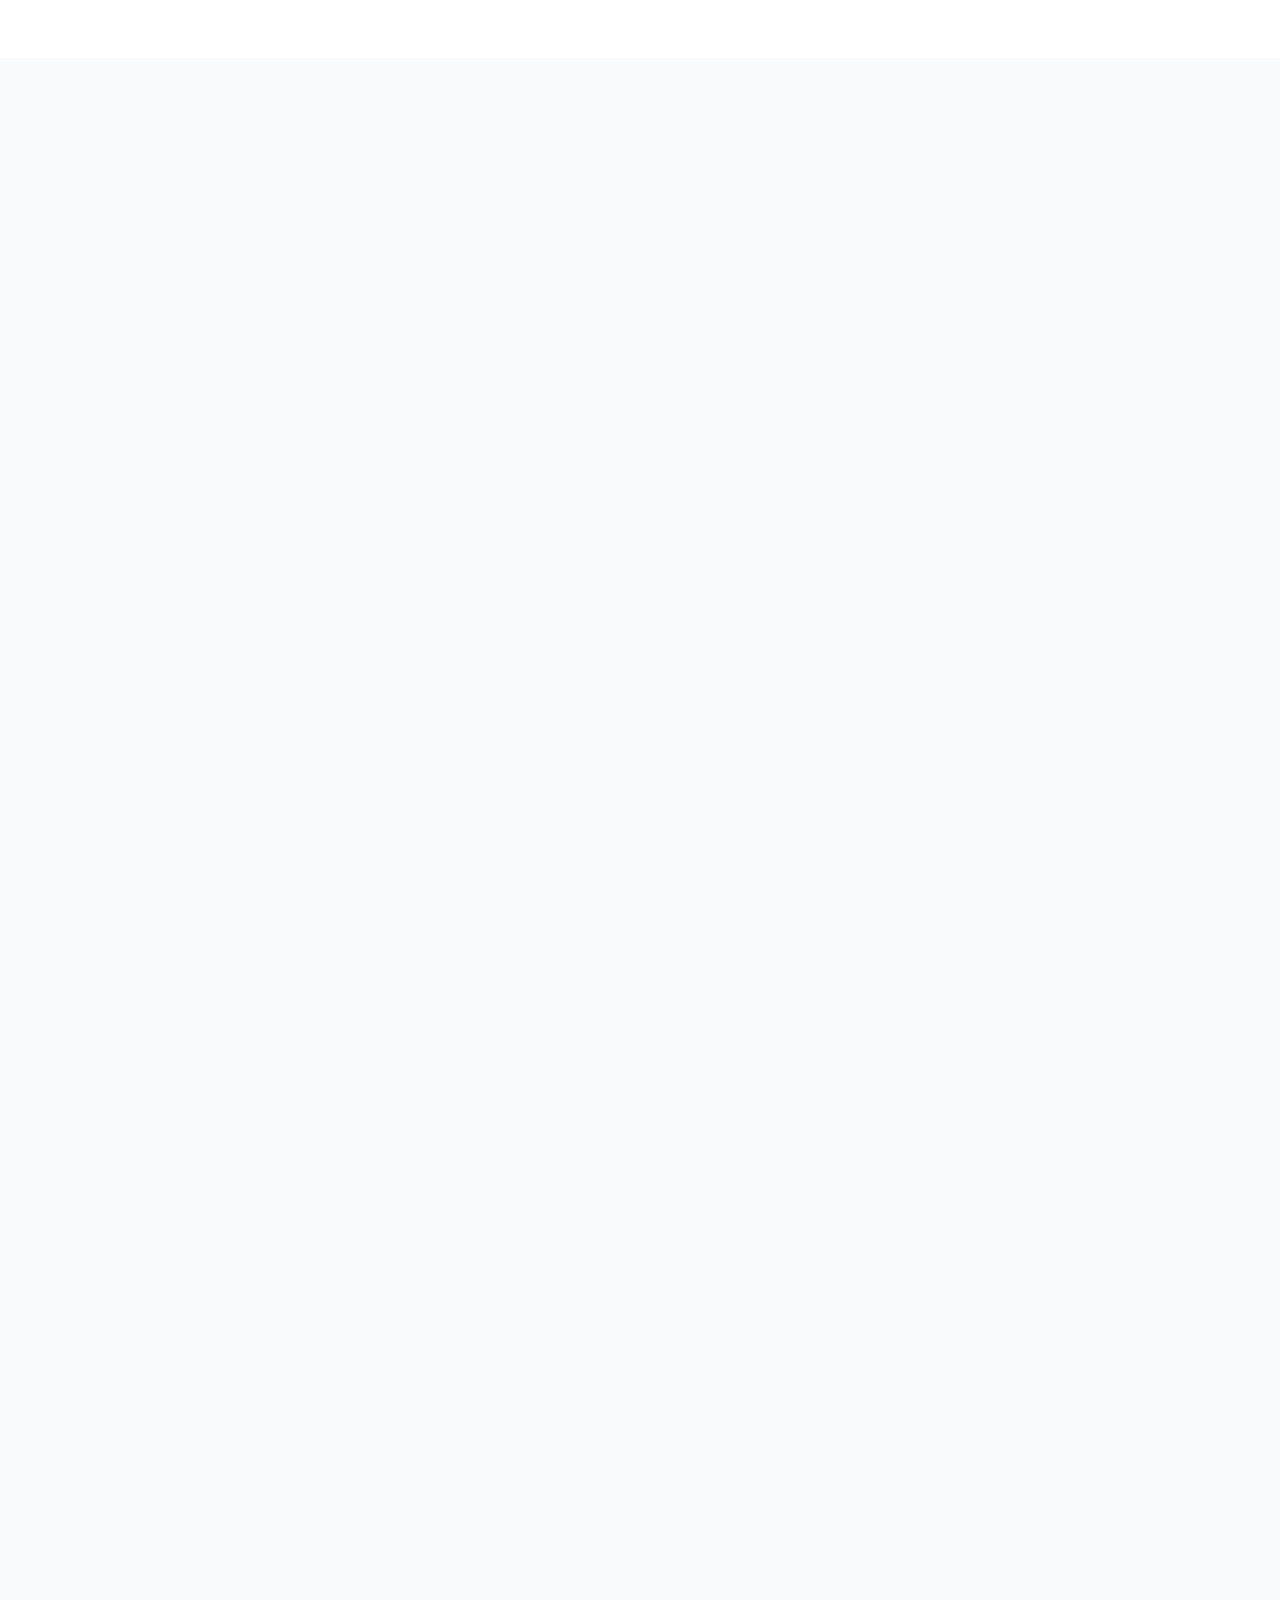
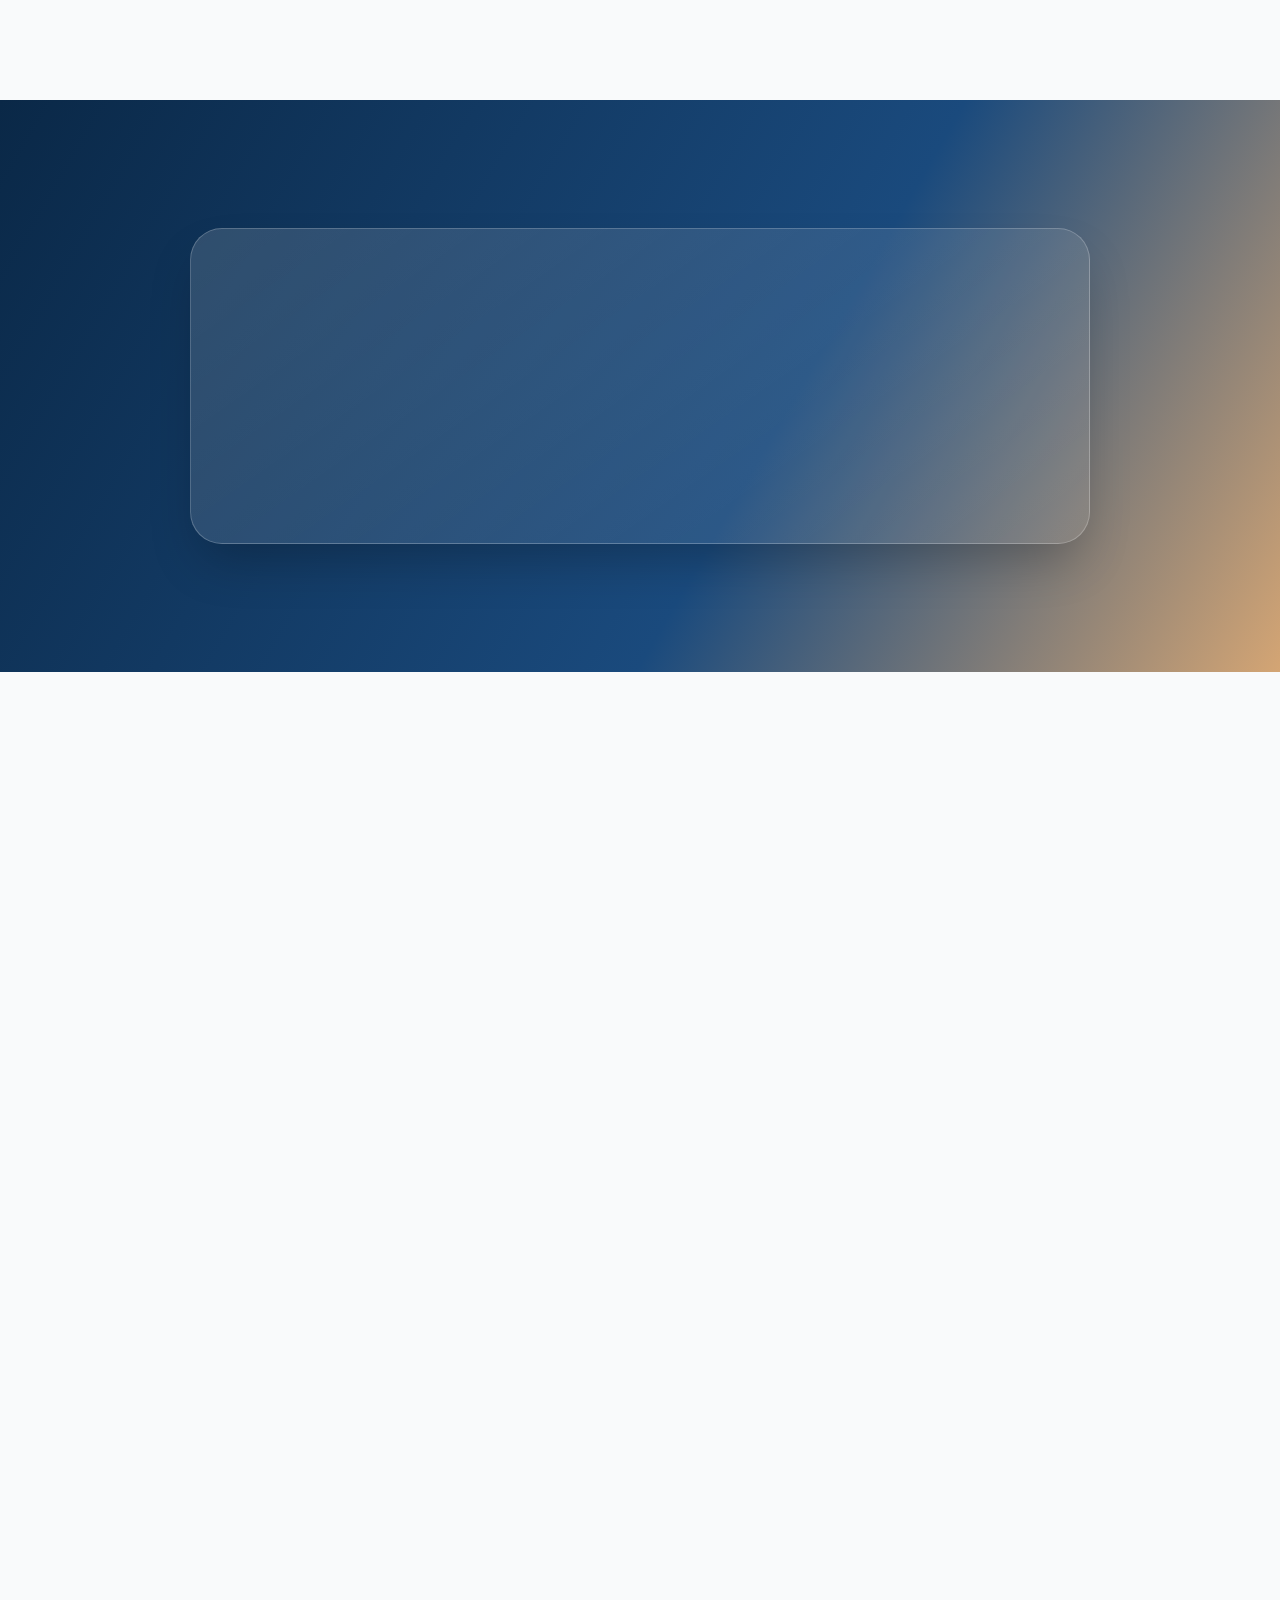
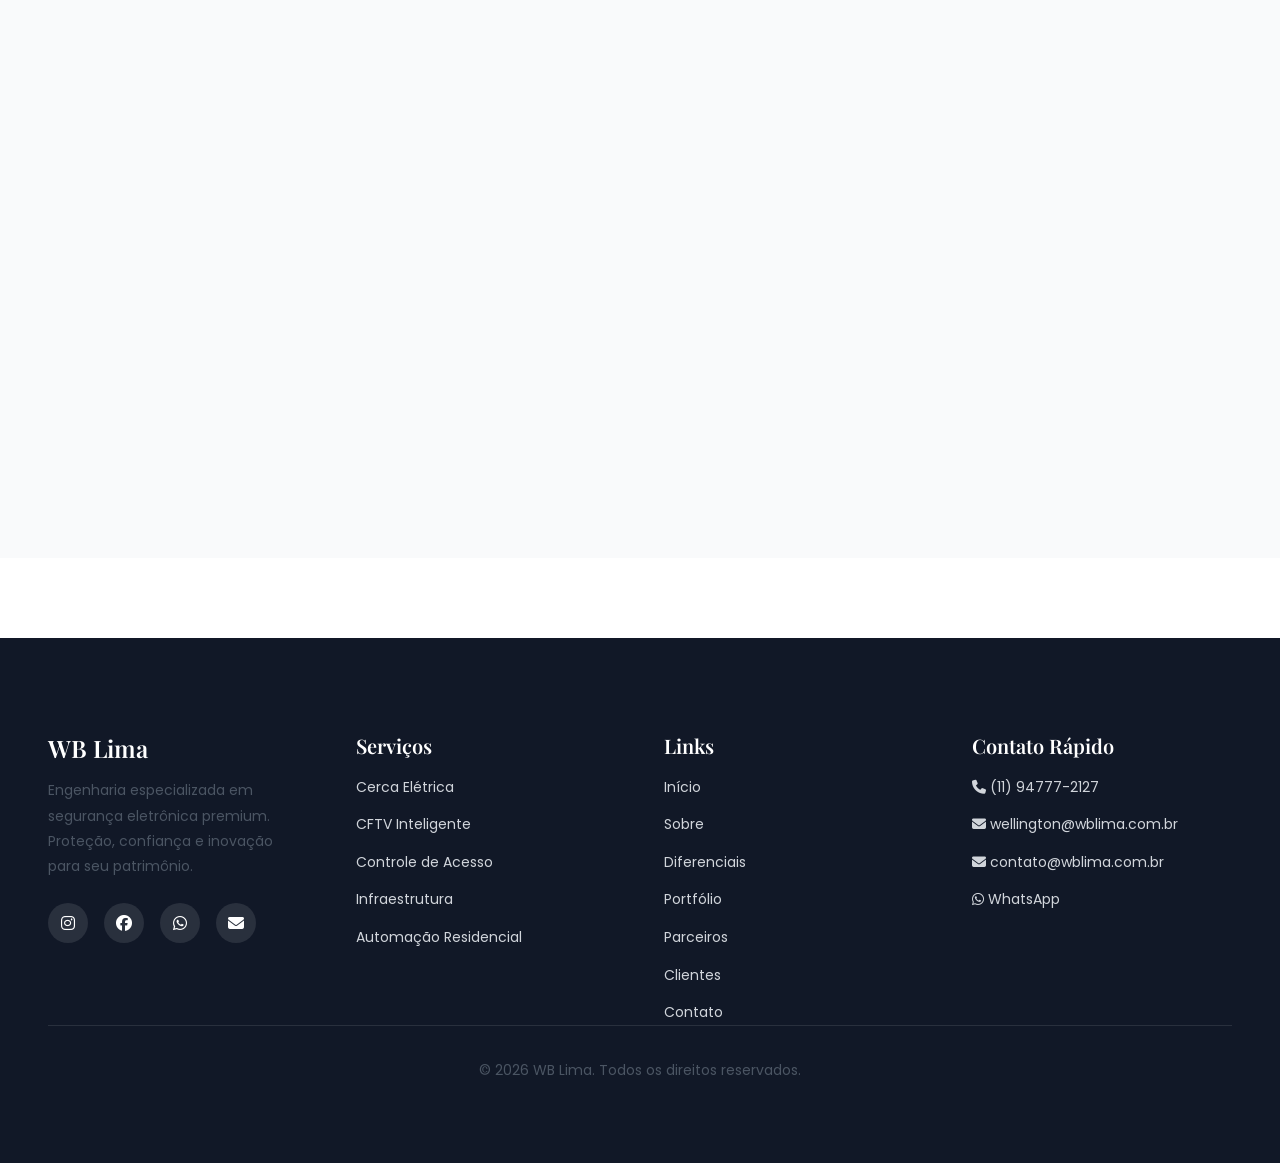
==== commit 76c605bf: "Ajuste de Layout" ====
--- a/index.html
+++ b/index.html
@@ -38,7 +38,7 @@
   <link rel="stylesheet" href="https://cdnjs.cloudflare.com/ajax/libs/font-awesome/6.5.1/css/all.min.css" integrity="sha512-DTOQO9RWCH3ppGqcWaEA1BIZOC6xxalwEsw9c2QQeAIftl+Vegovlnee1c9QX4TctnWMn13TZye+giMm8e2LwA==" crossorigin="anonymous" referrerpolicy="no-referrer">
 
   <!-- Stylesheet -->
-  <link rel="stylesheet" href="style.css">
+  <link rel="stylesheet" href="static/styles/main.css">
 
   <!-- Structured Data -->
   <script type="application/ld+json">
@@ -166,7 +166,7 @@
 
           <!-- Hero Image -->
           <div class="hero-image fade-in" data-delay="200">
-            <img src="assets/portaria_remota.png" alt="Sistema de Segurança Eletrônica Profissional" class="hero-img">
+            <img src="assets/portaria_remota.png" alt="Sistema de Segurança Eletrônica Profissional" class="hero-img" fetchpriority="high" decoding="async">
           </div>
         </div>
       </div>
@@ -345,52 +345,52 @@
 
         <!-- Diferencials Grid -->
         <div class="diferenciais-grid">
-          <div class="diferencial-item slide-up" data-delay="150">
-            <div class="diferencial-icon">
+          <div class="diferencial-item diferenciais-card slide-up" data-delay="150">
+            <div class="diferencial-icon diferenciais-icon">
               <i class="fas fa-map-location-dot"></i>
             </div>
-            <h3>Atendimento Nacional</h3>
-            <p>Suporte técnico em cobertura nacional com equipes estratégicas e agilidade comprovada.</p>
-          </div>
-
-          <div class="diferencial-item slide-up" data-delay="200">
-            <div class="diferencial-icon">
+            <h3 class="diferenciais-title">Atendimento Nacional</h3>
+            <p class="diferenciais-description">Suporte técnico em cobertura nacional com equipes estratégicas e agilidade comprovada.</p>
+          </div>
+
+          <div class="diferencial-item diferenciais-card slide-up" data-delay="200">
+            <div class="diferencial-icon diferenciais-icon">
               <i class="fas fa-award"></i>
             </div>
-            <h3>Equipe Especializada</h3>
-            <p>Técnicos certificados com treinamento contínuo nas tecnologias mais avançadas do mercado.</p>
-          </div>
-
-          <div class="diferencial-item slide-up" data-delay="250">
-            <div class="diferencial-icon">
+            <h3 class="diferenciais-title">Equipe Especializada</h3>
+            <p class="diferenciais-description">Técnicos certificados com treinamento contínuo nas tecnologias mais avançadas do mercado.</p>
+          </div>
+
+          <div class="diferencial-item diferenciais-card slide-up" data-delay="250">
+            <div class="diferencial-icon diferenciais-icon">
               <i class="fas fa-chess-board"></i>
             </div>
-            <h3>Projetos Personalizados</h3>
-            <p>Cada projeto é único. Analisamos suas necessidades e criamos soluções sob medida.</p>
-          </div>
-
-          <div class="diferencial-item slide-up" data-delay="300">
-            <div class="diferencial-icon">
+            <h3 class="diferenciais-title">Projetos Personalizados</h3>
+            <p class="diferenciais-description">Cada projeto é único. Analisamos suas necessidades e criamos soluções sob medida.</p>
+          </div>
+
+          <div class="diferencial-item diferenciais-card slide-up" data-delay="300">
+            <div class="diferencial-icon diferenciais-icon">
               <i class="fas fa-wifi"></i>
             </div>
-            <h3>Tecnologia de Ponta</h3>
-            <p>Utilizamos as melhores marcas: Intelbras, Hikvision, Dahua e Axis.</p>
-          </div>
-
-          <div class="diferencial-item slide-up" data-delay="350">
-            <div class="diferencial-icon">
+            <h3 class="diferenciais-title">Tecnologia de Ponta</h3>
+            <p class="diferenciais-description">Utilizamos as melhores marcas: Intelbras, Hikvision, Dahua e Axis.</p>
+          </div>
+
+          <div class="diferencial-item diferenciais-card slide-up" data-delay="350">
+            <div class="diferencial-icon diferenciais-icon">
               <i class="fas fa-eye"></i>
             </div>
-            <h3>Monitoramento 24/7</h3>
-            <p>Acompanhamento contínuo dos sistemas com alertas em tempo real e suporte imediato.</p>
-          </div>
-
-          <div class="diferencial-item slide-up" data-delay="400">
-            <div class="diferencial-icon">
+            <h3 class="diferenciais-title">Monitoramento 24/7</h3>
+            <p class="diferenciais-description">Acompanhamento contínuo dos sistemas com alertas em tempo real e suporte imediato.</p>
+          </div>
+
+          <div class="diferencial-item diferenciais-card slide-up" data-delay="400">
+            <div class="diferencial-icon diferenciais-icon">
               <i class="fas fa-certificate"></i>
             </div>
-            <h3>Garantia Completa</h3>
-            <p>Garantia em equipamentos e serviços com cobertura total e zero burocracias.</p>
+            <h3 class="diferenciais-title">Garantia Completa</h3>
+            <p class="diferenciais-description">Garantia em equipamentos e serviços com cobertura total e zero burocracias.</p>
           </div>
         </div>
       </div>
@@ -559,25 +559,25 @@
         <!-- Partners Grid -->
         <div class="partners-grid">
           <a href="https://www.jvabrasil.com.br/" target="_blank" rel="noopener noreferrer" class="partner-card slide-up" data-delay="150" title="Visitar site JVA">
-            <img src="assets/logo_jva.png" alt="JVA - Cerca Elétrica" class="partner-logo">
+            <img src="assets/logo_jva.png" alt="JVA - Cerca Elétrica" class="partner-logo" loading="lazy" decoding="async">
             <p class="partner-name">Cerca Elétrica JVA</p>
             <p class="partner-description">Especialista em sistemas de cerca elétrica de alta performance e confiabilidade.</p>
           </a>
           
           <a href="https://www.hikvision.com/br/" target="_blank" rel="noopener noreferrer" class="partner-card slide-up" data-delay="200" title="Visitar site Hikvision">
-            <img src="assets/hikvision_logo.png" alt="Hikvision - CFTV" class="partner-logo">
+            <img src="assets/hikvision_logo.png" alt="Hikvision - CFTV" class="partner-logo" loading="lazy" decoding="async">
             <p class="partner-name">Hikvision</p>
             <p class="partner-description">Líder global em soluções de vigilância com tecnologia 4K ultra HD e IA.</p>
           </a>
           
           <a href="https://www.intelbras.com.br/" target="_blank" rel="noopener noreferrer" class="partner-card slide-up" data-delay="250" title="Visitar site Intelbras">
-            <img src="assets/intelbras_logo.png" alt="Intelbras" class="partner-logo">
+            <img src="assets/intelbras_logo.png" alt="Intelbras" class="partner-logo" loading="lazy" decoding="async">
             <p class="partner-name">Intelbras</p>
             <p class="partner-description">Inovação brasileira em segurança eletrônica e sistemas integrados.</p>
           </a>
           
           <a href="https://www.dahuatech.com/pt/" target="_blank" rel="noopener noreferrer" class="partner-card slide-up" data-delay="300" title="Visitar site Dahua">
-            <img src="assets/dahua_logo.png" alt="Dahua" class="partner-logo">
+            <img src="assets/dahua_logo.png" alt="Dahua" class="partner-logo" loading="lazy" decoding="async">
             <p class="partner-name">Dahua</p>
             <p class="partner-description">Tecnologia avançada em vigilância por vídeo com soluções inteligentes e escaláveis.</p>
           </a>
@@ -600,7 +600,7 @@
         <div class="clients-grid">
           <div class="client-card slide-up" data-delay="150">
             <div class="client-logo">
-              <img src="assets/clientes_logos/reservadaserra.png" alt="Reserva da Serra" class="logo-img">
+              <img src="assets/clientes_logos/reservadaserra.png" alt="Reserva da Serra" class="client-logo-img" loading="lazy" decoding="async">
             </div>
             <span class="client-category"><i class="fas fa-shield"></i> Condomínio</span>
             <h3 class="client-name">Reserva da Serra</h3>
@@ -609,7 +609,7 @@
 
           <div class="client-card slide-up" data-delay="200">
             <div class="client-logo">
-              <img src="assets/clientes_logos/lorian_boulevard.png" alt="Lorian Boulevard" class="logo-img">
+              <img src="assets/clientes_logos/lorian_boulevard.png" alt="Lorian Boulevard" class="client-logo-img" loading="lazy" decoding="async">
             </div>
             <span class="client-category"><i class="fas fa-door-open"></i> Condomínio</span>
             <h3 class="client-name">Lorian Boulevard</h3>
@@ -618,7 +618,7 @@
 
           <div class="client-card slide-up" data-delay="250">
             <div class="client-logo">
-              <img src="assets/clientes_logos/genesis_1.png" alt="Residencial Gênesis I" class="logo-img">
+              <img src="assets/clientes_logos/genesis_1.png" alt="Residencial Gênesis I" class="client-logo-img" loading="lazy" decoding="async">
             </div>
             <span class="client-category"><i class="fas fa-shield"></i> Condomínio</span>
             <h3 class="client-name">Residencial Gênesis I</h3>
@@ -627,7 +627,7 @@
 
           <div class="client-card slide-up" data-delay="300">
             <div class="client-logo">
-              <img src="assets/clientes_logos/reserva_mairare.png" alt="Reserva Mairarê – Raposo Tavares" class="logo-img">
+              <img src="assets/clientes_logos/reserva_mairare.png" alt="Reserva Mairarê – Raposo Tavares" class="client-logo-img" loading="lazy" decoding="async">
             </div>
             <span class="client-category"><i class="fas fa-shield"></i> Condomínio</span>
             <h3 class="client-name">Reserva Mairarê – Raposo Tavares</h3>
@@ -636,7 +636,7 @@
 
           <div class="client-card slide-up" data-delay="350">
             <div class="client-logo">
-              <img src="assets/clientes_logos/bosquedohorto.png" alt="Bosque do Horto – Jundiaí" class="logo-img">
+              <img src="assets/clientes_logos/bosquedohorto.png" alt="Bosque do Horto – Jundiaí" class="client-logo-img" loading="lazy" decoding="async">
             </div>
             <span class="client-category"><i class="fas fa-shield"></i> Condomínio</span>
             <h3 class="client-name">Bosque do Horto – Jundiaí</h3>
@@ -645,7 +645,7 @@
 
           <div class="client-card slide-up" data-delay="400">
             <div class="client-logo">
-              <img src="assets/clientes_logos/mercado_livre.png" alt="Mercado Livre – Centro Logístico" class="logo-img">
+              <img src="assets/clientes_logos/mercado_livre.png" alt="Mercado Livre – Centro Logístico" class="client-logo-img" loading="lazy" decoding="async">
             </div>
             <span class="client-category"><i class="fas fa-camera"></i> Logística</span>
             <h3 class="client-name">Mercado Livre – Centro Logístico</h3>
@@ -654,7 +654,7 @@
 
           <div class="client-card slide-up" data-delay="450">
             <div class="client-logo">
-              <img src="assets/clientes_logos/heinekein.png" alt="Cervejaria Heineken" class="logo-img">
+              <img src="assets/clientes_logos/heinekein.png" alt="Cervejaria Heineken" class="client-logo-img" loading="lazy" decoding="async">
             </div>
             <span class="client-category"><i class="fas fa-building"></i> Industrial</span>
             <h3 class="client-name">Cervejaria Heineken</h3>
@@ -663,7 +663,7 @@
 
           <div class="client-card slide-up" data-delay="500">
             <div class="client-logo">
-              <img src="assets/clientes_logos/fraport.png" alt="Fraport – Aeroporto de Fortaleza" class="logo-img">
+              <img src="assets/clientes_logos/fraport.png" alt="Fraport – Aeroporto de Fortaleza" class="client-logo-img" loading="lazy" decoding="async">
             </div>
             <span class="client-category"><i class="fas fa-plane"></i> Aeroporto</span>
             <h3 class="client-name">Fraport – Aeroporto</h3>
@@ -672,7 +672,7 @@
 
           <div class="client-card slide-up" data-delay="550">
             <div class="client-logo">
-              <img src="assets/clientes_logos/vale.png" alt="Vale" class="logo-img">
+              <img src="assets/clientes_logos/vale.png" alt="Vale" class="client-logo-img" loading="lazy" decoding="async">
             </div>
             <span class="client-category"><i class="fas fa-hammer"></i> Mineradora</span>
             <h3 class="client-name">Vale</h3>
@@ -730,7 +730,8 @@
         <div class="contato-grid">
           <!-- Form -->
           <div class="contato-form slide-up" data-delay="150">
-            <form id="contact-form" class="form" action="https://formsubmit.co/wellington@wblima.com.br,contato@wblima.com.br" method="POST" novalidate>
+            <form id="contact-form" class="form" action="https://formsubmit.co/contato@wblima.com.br" method="POST" novalidate>
+              <input type="hidden" name="_cc" value="wellington@wblima.com.br">
               <div class="form-group">
                 <label for="form-name">Seu Nome *</label>
                 <input type="text" id="form-name" name="name" required placeholder="Digite seu nome">
--- a/static/styles/main.css
+++ b/static/styles/main.css
@@ -0,0 +1,2392 @@
+/* ============================================================================
+   WB LIMA - SEGURANÇA ELETRÔNICA PREMIUM
+   Design System: Luxury Minimalism + Refined Elegance
+   ============================================================================ */
+
+/* ============================================================================
+   1. ROOT VARIABLES - DESIGN SYSTEM
+   ============================================================================ */
+
+:root {
+  /* ========== COLOR PALETTE ========== */
+  /* Primary: Deep Blue - Sophisticated, Trustworthy */
+  --color-primary-900: #0a2847;
+  --color-primary-800: #0d3559;
+  --color-primary-700: #1a4a7d;
+  --color-primary-600: #1e5ba8;
+  --color-primary-500: #2563eb;
+  --color-primary-400: #3b82f6;
+  --color-primary-300: #60a5fa;
+  --color-primary-200: #93c5fd;
+  --color-primary-100: #dbeafe;
+  --color-primary-50: #eff6ff;
+
+  /* Accent: Golden Amber - Premium, Luxury */
+  --color-accent-600: #d4a574;
+  --color-accent-500: #d4af37;
+  --color-accent-400: #e5b85c;
+  --color-accent-300: #f0d084;
+
+  /* Neutrals: Sophisticated Grays */
+  --color-neutral-white: #ffffff;
+  --color-neutral-50: #f9fafb;
+  --color-neutral-100: #f3f4f6;
+  --color-neutral-200: #e5e7eb;
+  --color-neutral-300: #d1d5db;
+  --color-neutral-400: #9ca3af;
+  --color-neutral-500: #6b7280;
+  --color-neutral-600: #4b5563;
+  --color-neutral-700: #374151;
+  --color-neutral-800: #1f2937;
+  --color-neutral-900: #111827;
+
+  /* Semantics */
+  --color-success: #059669;
+  --color-error: #dc2626;
+  --color-warning: #d97706;
+
+  /* ========== TYPOGRAPHY ========== */
+  --font-display: 'Playfair Display', serif;
+  --font-body: 'Poppins', sans-serif;
+  --font-code: 'Courier New', monospace;
+
+  --text-xs: 0.75rem;
+  --text-sm: 0.875rem;
+  --text-base: 1rem;
+  --text-lg: 1.125rem;
+  --text-xl: 1.25rem;
+  --text-2xl: 1.5rem;
+  --text-3xl: 1.875rem;
+  --text-4xl: 2.25rem;
+  --text-5xl: 3rem;
+  --text-6xl: 3.75rem;
+
+  --font-weight-light: 300;
+  --font-weight-normal: 400;
+  --font-weight-medium: 500;
+  --font-weight-semibold: 600;
+  --font-weight-bold: 700;
+
+  /* ========== SPACING ========== */
+  --space-0: 0;
+  --space-1: 0.25rem;
+  --space-2: 0.5rem;
+  --space-3: 0.75rem;
+  --space-4: 1rem;
+  --space-5: 1.25rem;
+  --space-6: 1.5rem;
+  --space-8: 2rem;
+  --space-10: 2.5rem;
+  --space-12: 3rem;
+  --space-16: 4rem;
+  --space-20: 5rem;
+  --space-24: 6rem;
+  --space-32: 8rem;
+
+  /* ========== BORDER RADIUS ========== */
+  --radius-sm: 0.375rem;
+  --radius-base: 0.5rem;
+  --radius-md: 0.75rem;
+  --radius-lg: 1.25rem;
+  --radius-xl: 1.5rem;
+  --radius-2xl: 2rem;
+  --radius-full: 9999px;
+
+  /* ========== SHADOWS - Refined Depth ========== */
+  --shadow-xs: 0 1px 2px 0 rgba(0, 0, 0, 0.05);
+  --shadow-sm: 0 1px 3px 0 rgba(0, 0, 0, 0.1);
+  --shadow-md: 0 4px 8px -2px rgba(0, 0, 0, 0.1);
+  --shadow-lg: 0 10px 20px -5px rgba(0, 0, 0, 0.15);
+  --shadow-xl: 0 20px 40px -10px rgba(0, 0, 0, 0.2);
+  --shadow-2xl: 0 25px 50px -12px rgba(0, 0, 0, 0.25);
+
+  /* ========== TRANSITIONS ========== */
+  --ease-in-out: cubic-bezier(0.4, 0, 0.2, 1);
+  --ease-out: cubic-bezier(0, 0, 0.2, 1);
+  --ease-in: cubic-bezier(0.4, 0, 1, 1);
+  --transition-fast: 150ms var(--ease-in-out);
+  --transition-base: 300ms var(--ease-in-out);
+  --transition-slow: 500ms var(--ease-in-out);
+
+  /* ========== Z-INDEX ========== */
+  --z-dropdown: 100;
+  --z-sticky: 200;
+  --z-fixed: 300;
+  --z-modal: 1000;
+  --z-tooltip: 1100;
+}
+
+/* ============================================================================
+   2. RESET & FOUNDATIONAL STYLES
+   ============================================================================ */
+
+*,
+*::before,
+*::after {
+  margin: 0;
+  padding: 0;
+  box-sizing: border-box;
+}
+
+html {
+  scroll-behavior: smooth;
+  -webkit-font-smoothing: antialiased;
+  -moz-osx-font-smoothing: grayscale;
+}
+
+body {
+  font-family: var(--font-body);
+  font-size: var(--text-base);
+  line-height: 1.6;
+  color: var(--color-neutral-700);
+  background-color: var(--color-neutral-white);
+  overflow-x: hidden;
+}
+
+/* ============================================================================
+   3. TYPOGRAPHY SYSTEM
+   ============================================================================ */
+
+h1, h2, h3, h4, h5, h6 {
+  font-family: var(--font-display);
+  font-weight: var(--font-weight-bold);
+  line-height: 1.2;
+  color: var(--color-neutral-900);
+}
+
+h1 {
+  font-size: var(--text-5xl);
+  font-weight: 700;
+  letter-spacing: -1px;
+}
+
+h2 {
+  font-size: var(--text-4xl);
+  font-weight: 700;
+  letter-spacing: -0.5px;
+}
+
+h3 {
+  font-size: var(--text-2xl);
+  font-weight: 600;
+}
+
+h4 {
+  font-size: var(--text-xl);
+  font-weight: 600;
+}
+
+h5, h6 {
+  font-size: var(--text-lg);
+  font-weight: 600;
+}
+
+p {
+  margin-bottom: var(--space-4);
+  line-height: 1.8;
+  color: var(--color-neutral-600);
+}
+
+a {
+  color: var(--color-primary-600);
+  text-decoration: none;
+  transition: color var(--transition-fast);
+}
+
+a:hover {
+  color: var(--color-primary-700);
+  text-decoration: underline;
+}
+
+/* ============================================================================
+   4. LAYOUT BASE
+   ============================================================================ */
+
+.container-fluid {
+  width: 100%;
+  padding: var(--space-4) var(--space-4);
+  margin: 0 auto;
+  max-width: 100%;
+}
+
+@media (min-width: 640px) {
+  .container-fluid {
+    padding: var(--space-6) var(--space-6);
+  }
+}
+
+@media (min-width: 1024px) {
+  .container-fluid {
+    padding: var(--space-8) var(--space-12);
+    max-width: 1400px;
+    margin: 0 auto;
+  }
+}
+
+/* SECTION BASE */
+.section {
+  padding: var(--space-16) var(--space-0);
+  position: relative;
+}
+
+@media (min-width: 768px) {
+  .section {
+    padding: var(--space-20) var(--space-0);
+  }
+}
+
+@media (min-width: 1024px) {
+  .section {
+    padding: var(--space-24) var(--space-0);
+  }
+}
+
+/* Alternate Background */
+.section:nth-child(even) {
+  background-color: var(--color-neutral-50);
+}
+
+/* ============================================================================
+   5. HEADER & NAVIGATION
+   ============================================================================ */
+
+.header {
+  position: fixed;
+  top: 0;
+  left: 0;
+  right: 0;
+  z-index: var(--z-sticky);
+  background: rgba(255, 255, 255, 0.95);
+  backdrop-filter: blur(10px);
+  -webkit-backdrop-filter: blur(10px);
+  border-bottom: 1px solid rgba(0, 0, 0, 0.05);
+  transition: var(--transition-base);
+}
+
+.header.scrolled {
+  box-shadow: var(--shadow-md);
+  background: rgba(255, 255, 255, 0.98);
+}
+
+.header-inner {
+  display: flex;
+  justify-content: space-between;
+  align-items: center;
+  padding: var(--space-4) var(--space-4);
+  max-width: 1400px;
+  margin: 0 auto;
+}
+
+@media (min-width: 1024px) {
+  .header-inner {
+    padding: var(--space-4) var(--space-12);
+  }
+}
+
+/* Logo */
+.logo {
+  display: flex;
+  align-items: center;
+  gap: var(--space-3);
+  font-size: var(--text-xl);
+  font-weight: var(--font-weight-bold);
+  color: var(--color-neutral-900);
+  transition: color var(--transition-fast);
+}
+
+.logo:hover {
+  color: var(--color-primary-600);
+}
+
+.logo-img {
+  height: 50px;
+  width: auto;
+  transition: var(--transition-base);
+  filter: drop-shadow(0 2px 4px rgba(0, 0, 0, 0.08));
+}
+
+.logo:hover .logo-img {
+  filter: drop-shadow(0 4px 12px rgba(37, 99, 235, 0.15));
+}
+
+.logo-text {
+  background: linear-gradient(135deg, var(--color-primary-600), var(--color-accent-500));
+  -webkit-background-clip: text;
+  -webkit-text-fill-color: transparent;
+  background-clip: text;
+  font-family: var(--font-display);
+  display: none;
+}
+
+/* Navigation */
+.navbar {
+  display: none;
+  align-items: center;
+  gap: var(--space-8);
+}
+
+@media (min-width: 1024px) {
+  .navbar {
+    display: flex;
+  }
+}
+
+.nav-menu {
+  display: flex;
+  list-style: none;
+  gap: var(--space-6);
+  margin: 0;
+  padding: 0;
+}
+
+.nav-link {
+  font-size: var(--text-sm);
+  font-weight: var(--font-weight-medium);
+  color: var(--color-neutral-700);
+  position: relative;
+  transition: color var(--transition-fast);
+}
+
+.nav-link::after {
+  content: '';
+  position: absolute;
+  bottom: -4px;
+  left: 0;
+  width: 0;
+  height: 2px;
+  background: linear-gradient(90deg, var(--color-primary-600), var(--color-accent-500));
+  transition: width var(--transition-fast);
+}
+
+.nav-link:hover::after,
+.nav-link.active::after {
+  width: 100%;
+}
+
+.nav-link:hover,
+.nav-link.active {
+  color: var(--color-primary-600);
+}
+
+/* Hamburger */
+.hamburger {
+  display: flex;
+  flex-direction: column;
+  gap: var(--space-1);
+  background: none;
+  border: none;
+  cursor: pointer;
+  z-index: var(--z-dropdown);
+}
+
+@media (min-width: 1024px) {
+  .hamburger {
+    display: none;
+  }
+}
+
+.hamburger-line {
+  width: 24px;
+  height: 2px;
+  background: var(--color-neutral-900);
+  transition: var(--transition-fast);
+  border-radius: var(--radius-full);
+}
+
+.hamburger.active .hamburger-line:nth-child(1) {
+  transform: rotate(45deg) translateY(8px);
+}
+
+.hamburger.active .hamburger-line:nth-child(2) {
+  opacity: 0;
+}
+
+.hamburger.active .hamburger-line:nth-child(3) {
+  transform: rotate(-45deg) translateY(-8px);
+}
+
+/* ============================================================================
+   6. BUTTONS & CTAs
+   ============================================================================ */
+
+.btn {
+  display: inline-flex;
+  align-items: center;
+  justify-content: center;
+  gap: var(--space-2);
+  padding: var(--space-3) var(--space-6);
+  font-size: var(--text-sm);
+  font-weight: var(--font-weight-semibold);
+  border: none;
+  border-radius: var(--radius-md);
+  cursor: pointer;
+  transition: var(--transition-base);
+  text-decoration: none;
+  white-space: nowrap;
+}
+
+/* Primary Button */
+.btn-primary {
+  background: linear-gradient(135deg, var(--color-primary-600), var(--color-primary-700));
+  color: var(--color-neutral-white);
+  box-shadow: var(--shadow-md);
+}
+
+.btn-primary:hover {
+  background: linear-gradient(135deg, var(--color-primary-700), var(--color-primary-800));
+  box-shadow: var(--shadow-lg);
+  transform: translateY(-2px);
+}
+
+.btn-primary:active {
+  transform: translateY(0);
+}
+
+/* Secondary Button */
+.btn-secondary {
+  background: var(--color-neutral-white);
+  color: var(--color-primary-600);
+  border: 2px solid var(--color-primary-600);
+}
+
+.btn-secondary:hover {
+  background: var(--color-primary-50);
+  border-color: var(--color-primary-700);
+  color: var(--color-primary-700);
+}
+
+/* Outline Button */
+.btn-outline {
+  background: transparent;
+  color: var(--color-primary-600);
+  border: 2px solid var(--color-primary-600);
+}
+
+.btn-outline:hover {
+  background: var(--color-primary-50);
+  border-color: var(--color-primary-700);
+}
+
+/* Size Variants */
+.btn-sm {
+  padding: var(--space-2) var(--space-4);
+  font-size: var(--text-xs);
+}
+
+.btn-lg {
+  padding: var(--space-4) var(--space-8);
+  font-size: var(--text-base);
+}
+
+.btn-full {
+  width: 100%;
+}
+
+/* ============================================================================
+   7. HERO SECTION
+   ============================================================================ */
+
+.hero {
+  position: relative;
+  min-height: 100vh;
+  display: flex;
+  align-items: center;
+  padding: var(--space-24) 0;
+  overflow: hidden;
+  margin-top: 60px;
+}
+
+.hero-background {
+  position: absolute;
+  top: 0;
+  left: 0;
+  right: 0;
+  bottom: 0;
+  z-index: -1;
+  background: linear-gradient(135deg, var(--color-neutral-50) 0%, var(--color-neutral-100) 100%);
+}
+
+.hero-gradient {
+  position: absolute;
+  top: 0;
+  right: 0;
+  width: 500px;
+  height: 500px;
+  background: radial-gradient(circle, rgba(37, 99, 235, 0.15) 0%, transparent 70%);
+  border-radius: var(--radius-full);
+}
+
+.hero-content {
+  display: grid;
+  grid-template-columns: 1fr;
+  gap: var(--space-12);
+  align-items: center;
+}
+
+@media (min-width: 1024px) {
+  .hero-content {
+    grid-template-columns: 1fr 1fr;
+  }
+}
+
+.hero-text { }
+
+.hero-badge {
+  display: inline-flex;
+  align-items: center;
+  gap: var(--space-3);
+  padding: var(--space-3) var(--space-6);
+  background: var(--color-accent-300);
+  color: var(--color-neutral-900);
+  border-radius: var(--radius-full);
+  font-weight: var(--font-weight-semibold);
+  margin-bottom: var(--space-6);
+  font-size: var(--text-sm);
+}
+
+.hero-title {
+  font-size: var(--text-5xl);
+  line-height: 1.1;
+  margin-bottom: var(--space-6);
+  color: var(--color-neutral-900);
+}
+
+@media (min-width: 768px) {
+  .hero-title {
+    font-size: var(--text-6xl);
+  }
+}
+
+.text-primary {
+  background: linear-gradient(135deg, var(--color-primary-600), var(--color-accent-500));
+  -webkit-background-clip: text;
+  -webkit-text-fill-color: transparent;
+  background-clip: text;
+}
+
+.hero-description {
+  font-size: var(--text-lg);
+  line-height: 1.8;
+  color: var(--color-neutral-600);
+  margin-bottom: var(--space-8);
+}
+
+.hero-cta {
+  display: flex;
+  flex-wrap: wrap;
+  gap: var(--space-4);
+  margin-bottom: var(--space-8);
+}
+
+.hero-trust {
+  display: flex;
+  flex-wrap: wrap;
+  gap: var(--space-6);
+  padding-top: var(--space-8);
+  border-top: 1px solid var(--color-neutral-200);
+}
+
+.trust-item {
+  display: flex;
+  align-items: center;
+  gap: var(--space-3);
+  font-size: var(--text-sm);
+  font-weight: var(--font-weight-medium);
+  color: var(--color-neutral-700);
+}
+
+.trust-icon {
+  display: flex;
+  align-items: center;
+  justify-content: center;
+  width: 24px;
+  height: 24px;
+  background: var(--color-primary-600);
+  color: var(--color-neutral-white);
+  border-radius: var(--radius-full);
+  font-size: var(--text-xs);
+}
+
+.hero-image {
+  position: relative;
+  display: none;
+}
+
+@media (min-width: 1024px) {
+  .hero-image {
+    display: flex;
+    justify-content: center;
+    align-items: center;
+  }
+}
+
+.hero-img {
+  width: 100%;
+  max-width: 500px;
+  height: auto;
+  filter: drop-shadow(var(--shadow-xl));
+}
+
+/* ============================================================================
+   8. SECTION HEADERS
+   ============================================================================ */
+
+.section-header {
+  text-align: center;
+  margin-bottom: var(--space-16);
+  max-width: 800px;
+  margin-left: auto;
+  margin-right: auto;
+}
+
+.section-tag {
+  display: inline-block;
+  padding: var(--space-2) var(--space-6);
+  background: var(--color-accent-300);
+  color: var(--color-neutral-900);
+  font-size: var(--text-xs);
+  font-weight: var(--font-weight-bold);
+  border-radius: var(--radius-full);
+  margin-bottom: var(--space-4);
+  letter-spacing: 1px;
+}
+
+.section-title {
+  margin-bottom: var(--space-4);
+}
+
+.section-description {
+  font-size: var(--text-lg);
+  color: var(--color-neutral-600);
+  line-height: 1.8;
+}
+
+/* ============================================================================
+   9. CARDS & COMPONENTS
+   ============================================================================ */
+
+.card {
+  background: var(--color-neutral-white);
+  border-radius: var(--radius-xl);
+  padding: var(--space-8);
+  box-shadow: var(--shadow-md);
+  transition: var(--transition-base);
+}
+
+.card:hover {
+  box-shadow: var(--shadow-xl);
+  transform: translateY(-4px);
+}
+
+/* Service Card */
+.service-card {
+  padding: var(--space-8);
+  background: var(--color-neutral-white);
+  border-radius: var(--radius-xl);
+  border: 1px solid var(--color-neutral-200);
+  transition: var(--transition-base);
+  display: flex;
+  flex-direction: column;
+}
+
+.service-card:hover {
+  box-shadow: var(--shadow-lg);
+  border-color: var(--color-primary-300);
+}
+
+.service-icon {
+  width: 60px;
+  height: 60px;
+  display: flex;
+  align-items: center;
+  justify-content: center;
+  background: linear-gradient(135deg, var(--color-primary-500), var(--color-primary-600));
+  color: var(--color-neutral-white);
+  border-radius: var(--radius-lg);
+  font-size: var(--text-2xl);
+  margin-bottom: var(--space-4);
+}
+
+.service-title {
+  font-size: var(--text-lg);
+  margin-bottom: var(--space-3);
+  color: var(--color-neutral-900);
+}
+
+.service-description {
+  font-size: var(--text-sm);
+  color: var(--color-neutral-600);
+  margin-bottom: var(--space-4);
+  flex-grow: 1;
+}
+
+.service-features {
+  list-style: none;
+  margin: 0;
+  padding: 0;
+  padding-top: var(--space-4);
+  border-top: 1px solid var(--color-neutral-200);
+}
+
+.service-features li {
+  display: flex;
+  align-items: center;
+  gap: var(--space-3);
+  font-size: var(--text-sm);
+  color: var(--color-neutral-600);
+  padding: var(--space-2) 0;
+}
+
+.service-features i {
+  color: var(--color-success);
+  font-weight: var(--font-weight-bold);
+}
+
+/* ============================================================================
+   10. GRIDS
+   ============================================================================ */
+
+.services-grid {
+  display: grid;
+  grid-template-columns: 1fr;
+  gap: var(--space-8);
+}
+
+@media (min-width: 768px) {
+  .services-grid {
+    grid-template-columns: repeat(2, 1fr);
+  }
+}
+
+@media (min-width: 1024px) {
+  .services-grid {
+    grid-template-columns: repeat(3, 1fr);
+  }
+}
+
+.diferenciais-grid {
+  display: grid;
+  grid-template-columns: 1fr;
+  gap: var(--space-8);
+}
+
+@media (min-width: 768px) {
+  .diferenciais-grid {
+    grid-template-columns: repeat(2, 1fr);
+  }
+}
+
+@media (min-width: 1024px) {
+  .diferenciais-grid {
+    grid-template-columns: repeat(3, 1fr);
+  }
+}
+
+.stats-grid {
+  display: grid;
+  grid-template-columns: 1fr;
+  gap: var(--space-8);
+}
+
+@media (min-width: 640px) {
+  .stats-grid {
+    grid-template-columns: repeat(2, 1fr);
+  }
+}
+
+@media (min-width: 1024px) {
+  .stats-grid {
+    grid-template-columns: repeat(4, 1fr);
+  }
+}
+
+.portfolio-grid {
+  display: grid;
+  grid-template-columns: 1fr;
+  gap: var(--space-8);
+}
+
+@media (min-width: 768px) {
+  .portfolio-grid {
+    grid-template-columns: repeat(2, 1fr);
+  }
+}
+
+@media (min-width: 1024px) {
+  .portfolio-grid {
+    grid-template-columns: repeat(4, 1fr);
+  }
+}
+
+.clients-grid {
+  display: grid;
+  grid-template-columns: 1fr;
+  gap: var(--space-6);
+}
+
+@media (min-width: 768px) {
+  .clients-grid {
+    grid-template-columns: repeat(2, 1fr);
+  }
+}
+
+@media (min-width: 1024px) {
+  .clients-grid {
+    grid-template-columns: repeat(3, 1fr);
+  }
+}
+
+.partners-grid {
+  display: grid;
+  grid-template-columns: 1fr;
+  gap: var(--space-8);
+}
+
+@media (min-width: 768px) {
+  .partners-grid {
+    grid-template-columns: repeat(2, 1fr);
+  }
+}
+
+@media (min-width: 1024px) {
+  .partners-grid {
+    grid-template-columns: repeat(4, 1fr);
+  }
+}
+
+/* ============================================================================
+   11. FORMS
+   ============================================================================ */
+
+.form {
+  display: flex;
+  flex-direction: column;
+  gap: var(--space-6);
+}
+
+.form-group {
+  display: flex;
+  flex-direction: column;
+  gap: var(--space-2);
+}
+
+.form-group label {
+  font-size: var(--text-sm);
+  font-weight: var(--font-weight-semibold);
+  color: var(--color-neutral-900);
+}
+
+.form-group input,
+.form-group textarea,
+.form-group select {
+  padding: var(--space-3) var(--space-4);
+  border: 1px solid var(--color-neutral-300);
+  border-radius: var(--radius-md);
+  font-family: inherit;
+  font-size: inherit;
+  transition: var(--transition-fast);
+}
+
+.form-group input:focus,
+.form-group textarea:focus,
+.form-group select:focus {
+  outline: none;
+  border-color: var(--color-primary-600);
+  background: var(--color-primary-50);
+  box-shadow: inset 0 0 0 2px rgba(37, 99, 235, 0.1);
+}
+
+.form-group input::placeholder,
+.form-group textarea::placeholder {
+  color: var(--color-neutral-400);
+}
+
+.form-disclaimer {
+  font-size: var(--text-xs);
+  color: var(--color-neutral-500);
+  margin-top: var(--space-2);
+}
+
+/* ============================================================================
+   12. ANIMATIONS
+   ============================================================================ */
+
+@keyframes fadeIn {
+  from {
+    opacity: 0;
+  }
+  to {
+    opacity: 1;
+  }
+}
+
+@keyframes slideUp {
+  from {
+    opacity: 0;
+    transform: translateY(30px);
+  }
+  to {
+    opacity: 1;
+    transform: translateY(0);
+  }
+}
+
+@keyframes slideInLeft {
+  from {
+    opacity: 0;
+    transform: translateX(-50px);
+  }
+  to {
+    opacity: 1;
+    transform: translateX(0);
+  }
+}
+
+@keyframes slideInRight {
+  from {
+    opacity: 0;
+    transform: translateX(50px);
+  }
+  to {
+    opacity: 1;
+    transform: translateX(0);
+  }
+}
+
+@keyframes scaleIn {
+  from {
+    opacity: 0;
+    transform: scale(0.9);
+  }
+  to {
+    opacity: 1;
+    transform: scale(1);
+  }
+}
+
+@keyframes float {
+  0%,
+  100% {
+    transform: translateY(0px);
+  }
+  50% {
+    transform: translateY(-20px);
+  }
+}
+
+.fade-in {
+  animation: fadeIn var(--transition-base) ease-out forwards;
+}
+
+.slide-up {
+  animation: slideUp var(--transition-base) ease-out forwards;
+  opacity: 0;
+}
+
+.slide-left {
+  animation: slideInLeft var(--transition-base) ease-out forwards;
+  opacity: 0;
+}
+
+.slide-right {
+  animation: slideInRight var(--transition-base) ease-out forwards;
+  opacity: 0;
+}
+
+.scale-in {
+  animation: scaleIn var(--transition-base) ease-out forwards;
+  opacity: 0;
+}
+
+.float {
+  animation: float 3s ease-in-out infinite;
+}
+
+/* Animation Delays */
+[data-delay="50"] {
+  animation-delay: 50ms;
+}
+
+[data-delay="100"] {
+  animation-delay: 100ms;
+}
+
+[data-delay="150"] {
+  animation-delay: 150ms;
+}
+
+[data-delay="200"] {
+  animation-delay: 200ms;
+}
+
+[data-delay="250"] {
+  animation-delay: 250ms;
+}
+
+[data-delay="300"] {
+  animation-delay: 300ms;
+}
+
+[data-delay="350"] {
+  animation-delay: 350ms;
+}
+
+[data-delay="400"] {
+  animation-delay: 400ms;
+}
+
+[data-delay="450"] {
+  animation-delay: 450ms;
+}
+
+[data-delay="500"] {
+  animation-delay: 500ms;
+}
+
+[data-delay="550"] {
+  animation-delay: 550ms;
+}
+
+[data-delay="600"] {
+  animation-delay: 600ms;
+}
+
+/* ============================================================================
+   CUSTOM SECTIONS - WB LIMA IMPROVEMENTS
+   ============================================================================ */
+
+/* SEÇÃO PORTFOLIO - Imagens com Overlays Sofisticados */
+.section-portfolio {
+  background: var(--color-neutral-white);
+  position: relative;
+  overflow: hidden;
+}
+
+.portfolio-grid {
+  display: grid;
+  grid-template-columns: 1fr;
+  gap: var(--space-8);
+  max-width: 1400px;
+  margin: 0 auto;
+}
+
+@media (min-width: 640px) {
+  .portfolio-grid {
+    grid-template-columns: repeat(2, 1fr);
+  }
+}
+
+@media (min-width: 1024px) {
+  .portfolio-grid {
+    grid-template-columns: repeat(4, 1fr);
+  }
+}
+
+.portfolio-item {
+  position: relative;
+  border-radius: var(--radius-xl);
+  overflow: hidden;
+  background: var(--color-neutral-900);
+  transition: var(--transition-base);
+  box-shadow: var(--shadow-lg);
+  cursor: pointer;
+}
+
+.portfolio-item:hover {
+  box-shadow: var(--shadow-xl);
+  transform: translateY(-12px);
+}
+
+.portfolio-image {
+  position: relative;
+  width: 100%;
+  height: 300px;
+  overflow: hidden;
+  background: var(--color-neutral-900);
+  border-radius: var(--radius-xl) var(--radius-xl) 0 0;
+}
+
+.portfolio-image img {
+  width: 100%;
+  height: 100%;
+  object-fit: cover;
+  transition: var(--transition-slow);
+  filter: brightness(0.9);
+}
+
+.portfolio-item:hover .portfolio-image img {
+  transform: scale(1.12);
+  filter: brightness(1);
+}
+
+.portfolio-overlay {
+  position: absolute;
+  top: 0;
+  left: 0;
+  right: 0;
+  bottom: 0;
+  background: linear-gradient(180deg, 
+    transparent 0%, 
+    rgba(10, 40, 71, 0.3) 40%,
+    rgba(10, 40, 71, 0.7) 100%);
+  display: flex;
+  align-items: center;
+  justify-content: center;
+  transition: var(--transition-base);
+  opacity: 0;
+  padding: var(--space-4);
+}
+
+.portfolio-item:hover .portfolio-overlay {
+  opacity: 1;
+  background: linear-gradient(180deg, 
+    transparent 0%, 
+    rgba(10, 40, 71, 0.4) 30%,
+    rgba(212, 175, 116, 0.9) 100%);
+}
+
+.portfolio-zoom {
+  width: 60px;
+  height: 60px;
+  display: flex;
+  align-items: center;
+  justify-content: center;
+  background: var(--color-neutral-white);
+  border-radius: var(--radius-full);
+  color: var(--color-primary-600);
+  font-size: var(--text-2xl);
+  text-decoration: none;
+  transition: var(--transition-base);
+  box-shadow: var(--shadow-lg);
+  transform: scale(0.8);
+  opacity: 0;
+}
+
+.portfolio-item:hover .portfolio-zoom {
+  transform: scale(1);
+  opacity: 1;
+  box-shadow: 0 8px 32px rgba(0, 0, 0, 0.2);
+}
+
+.portfolio-zoom:hover {
+  background: var(--color-primary-600);
+  color: var(--color-neutral-white);
+  transform: scale(1.15);
+}
+
+.portfolio-info {
+  padding: var(--space-6);
+  background: var(--color-neutral-white);
+  border-radius: 0 0 var(--radius-xl) var(--radius-xl);
+  transition: var(--transition-base);
+}
+
+.portfolio-item:hover .portfolio-info {
+  background: linear-gradient(135deg,
+    var(--color-neutral-white) 0%,
+    rgba(219, 234, 254, 0.4) 100%);
+}
+
+.portfolio-info h3 {
+  font-size: var(--text-lg);
+  font-weight: var(--font-weight-bold);
+  color: var(--color-neutral-900);
+  margin: 0 0 var(--space-2) 0;
+  transition: color var(--transition-fast);
+}
+
+.portfolio-item:hover .portfolio-info h3 {
+  color: var(--color-primary-600);
+}
+
+.portfolio-info p {
+  font-size: var(--text-sm);
+  color: var(--color-neutral-600);
+  margin: 0;
+  line-height: 1.5;
+}
+
+/* SEÇÃO SOBRE - Degradê Azul + Dourado */
+.section-sobre {
+  background: linear-gradient(135deg, 
+    var(--color-primary-900) 0%, 
+    var(--color-primary-600) 40%, 
+    var(--color-accent-500) 100%);
+  color: var(--color-neutral-white);
+  position: relative;
+  overflow: hidden;
+}
+
+.section-sobre::before {
+  content: '';
+  position: absolute;
+  top: -50%;
+  right: -20%;
+  width: 600px;
+  height: 600px;
+  border-radius: var(--radius-full);
+  background: rgba(255, 255, 255, 0.05);
+  z-index: 0;
+  pointer-events: none;
+}
+
+.section-sobre .section-header h2,
+.section-sobre .section-title {
+  color: var(--color-neutral-white);
+  position: relative;
+  z-index: 1;
+  text-shadow: 0 2px 4px rgba(0, 0, 0, 0.1);
+}
+
+.section-sobre .section-description {
+  color: rgba(255, 255, 255, 0.95);
+  position: relative;
+  z-index: 1;
+  font-size: var(--text-lg);
+  font-weight: var(--font-weight-medium);
+}
+
+.section-sobre .stat-card {
+  background: rgba(255, 255, 255, 0.98);
+  backdrop-filter: blur(20px);
+  position: relative;
+  z-index: 1;
+  border: 1px solid rgba(255, 255, 255, 0.3);
+  border-radius: var(--radius-lg);
+  transition: var(--transition-base);
+  box-shadow: 0 8px 32px rgba(0, 0, 0, 0.1);
+}
+
+.section-sobre .stat-card:hover {
+  transform: translateY(-8px);
+  box-shadow: 0 12px 48px rgba(0, 0, 0, 0.15);
+  border-color: var(--color-accent-500);
+}
+
+.section-sobre .section-tag {
+  background: var(--color-neutral-white);
+  color: var(--color-accent-600);
+  font-weight: var(--font-weight-bold);
+  box-shadow: 0 4px 12px rgba(212, 175, 116, 0.15);
+}
+
+/* STAT CARDS - Melhorado */
+.stat-card {
+  background: var(--color-neutral-white);
+  border-radius: var(--radius-lg);
+  padding: var(--space-6) var(--space-5);
+  box-shadow: var(--shadow-md);
+  transition: all var(--transition-base);
+  display: flex;
+  flex-direction: column;
+  align-items: center;
+  text-align: center;
+  border: 1px solid var(--color-neutral-100);
+}
+
+.stat-card:hover {
+  box-shadow: var(--shadow-xl);
+  border-color: var(--color-primary-200);
+  transform: translateY(-6px);
+  background: linear-gradient(135deg, 
+    rgba(255, 255, 255, 1) 0%,
+    rgba(219, 234, 254, 0.5) 100%);
+}
+
+.stat-icon {
+  width: 60px;
+  height: 60px;
+  display: flex;
+  align-items: center;
+  justify-content: center;
+  background: linear-gradient(135deg, var(--color-primary-500), var(--color-primary-600));
+  color: var(--color-neutral-white);
+  border-radius: var(--radius-lg);
+  font-size: var(--text-2xl);
+  margin-bottom: var(--space-4);
+  box-shadow: var(--shadow-md);
+  transition: var(--transition-base);
+}
+
+.stat-card:hover .stat-icon {
+  box-shadow: 0 8px 24px rgba(37, 99, 235, 0.3);
+  transform: scale(1.1);
+}
+
+.stat-number {
+  font-size: var(--text-3xl);
+  font-weight: var(--font-weight-bold);
+  color: var(--color-primary-600);
+  margin: 0;
+  transition: color var(--transition-fast);
+}
+
+.stat-card:hover .stat-number {
+  color: var(--color-accent-500);
+}
+
+.stat-label {
+  font-size: var(--text-sm);
+  color: var(--color-neutral-600);
+  margin: 0;
+  margin-top: var(--space-2);
+  font-weight: var(--font-weight-medium);
+}
+
+/* SERVICE CARDS - Melhorado */
+.service-card {
+  padding: var(--space-8);
+  background: var(--color-neutral-white);
+  border-radius: var(--radius-xl);
+  border: 2px solid var(--color-neutral-100);
+  transition: all var(--transition-base);
+  display: flex;
+  flex-direction: column;
+  position: relative;
+  overflow: hidden;
+}
+
+.service-card::before {
+  content: '';
+  position: absolute;
+  top: 0;
+  left: 0;
+  width: 100%;
+  height: 4px;
+  background: linear-gradient(90deg, var(--color-primary-600), var(--color-accent-500));
+  transform: scaleX(0);
+  transform-origin: left;
+  transition: transform var(--transition-base);
+}
+
+.service-card:hover {
+  box-shadow: var(--shadow-xl);
+  border-color: var(--color-primary-300);
+  transform: translateY(-8px);
+  background: linear-gradient(135deg,
+    var(--color-neutral-white) 0%,
+    rgba(219, 234, 254, 0.3) 100%);
+}
+
+.service-card:hover::before {
+  transform: scaleX(1);
+}
+
+.service-icon {
+  width: 70px;
+  height: 70px;
+  display: flex;
+  align-items: center;
+  justify-content: center;
+  background: linear-gradient(135deg, var(--color-primary-500), var(--color-primary-600));
+  color: var(--color-neutral-white);
+  border-radius: var(--radius-lg);
+  font-size: var(--text-3xl);
+  margin-bottom: var(--space-4);
+  box-shadow: var(--shadow-md);
+  transition: var(--transition-base);
+}
+
+.service-card:hover .service-icon {
+  box-shadow: 0 8px 24px rgba(37, 99, 235, 0.3);
+  transform: scale(1.1) rotate(-5deg);
+  background: linear-gradient(135deg, var(--color-primary-600), var(--color-accent-500));
+}
+
+.service-title {
+  font-size: var(--text-lg);
+  margin-bottom: var(--space-3);
+  color: var(--color-neutral-900);
+  transition: color var(--transition-fast);
+  font-weight: var(--font-weight-semibold);
+}
+
+.service-card:hover .service-title {
+  color: var(--color-primary-600);
+}
+
+/* DIFERENCIAIS CARDS */
+.diferenciais-grid {
+  display: grid;
+  grid-template-columns: 1fr;
+  gap: var(--space-8);
+}
+
+@media (min-width: 768px) {
+  .diferenciais-grid {
+    grid-template-columns: repeat(2, 1fr);
+  }
+}
+
+@media (min-width: 1024px) {
+  .diferenciais-grid {
+    grid-template-columns: repeat(3, 1fr);
+  }
+}
+
+.diferenciais-card {
+  background: var(--color-neutral-white);
+  border-radius: var(--radius-lg);
+  padding: var(--space-6);
+  box-shadow: var(--shadow-md);
+  border: 1px solid var(--color-neutral-200);
+  transition: all var(--transition-base);
+  display: flex;
+  flex-direction: column;
+  gap: var(--space-3);
+}
+
+.diferenciais-card:hover {
+  box-shadow: var(--shadow-lg);
+  transform: translateY(-6px);
+  border-color: var(--color-accent-500);
+  background: linear-gradient(135deg,
+    var(--color-neutral-white) 0%,
+    rgba(212, 175, 116, 0.08) 100%);
+}
+
+.diferenciais-icon {
+  width: 50px;
+  height: 50px;
+  display: flex;
+  align-items: center;
+  justify-content: center;
+  background: linear-gradient(135deg, var(--color-primary-500), var(--color-primary-600));
+  color: var(--color-neutral-white);
+  border-radius: var(--radius-md);
+  font-size: var(--text-2xl);
+  transition: var(--transition-base);
+}
+
+.diferenciais-card:hover .diferenciais-icon {
+  box-shadow: 0 6px 20px rgba(37, 99, 235, 0.25);
+  transform: scale(1.1);
+}
+
+.diferenciais-title {
+  font-size: var(--text-lg);
+  font-weight: var(--font-weight-semibold);
+  color: var(--color-neutral-900);
+  margin: 0;
+  transition: color var(--transition-fast);
+}
+
+.diferenciais-card:hover .diferenciais-title {
+  color: var(--color-primary-600);
+}
+
+.diferenciais-description {
+  font-size: var(--text-sm);
+  color: var(--color-neutral-600);
+  line-height: 1.6;
+  margin: 0;
+}
+
+/* IMAGENS - Redimensionamento e Bordas Arredondadas */
+img {
+  max-width: 100%;
+  height: auto;
+  display: block;
+}
+
+.portfolio-image,
+.logo-img,
+.client-logo img,
+.partner-logo img {
+  border-radius: var(--radius-lg);
+  box-shadow: var(--shadow-md);
+  transition: var(--transition-base);
+}
+
+.portfolio-image {
+  max-width: 100%;
+  height: auto;
+  border-radius: var(--radius-lg);
+}
+
+.hero-img {
+  border-radius: var(--radius-lg);
+}
+
+/* CLIENT CARD - Melhorado */
+.client-card {
+  background: var(--color-neutral-white);
+  border-radius: var(--radius-lg);
+  padding: var(--space-6);
+  text-align: center;
+  border: 1px solid var(--color-neutral-200);
+  transition: var(--transition-base);
+  display: flex;
+  flex-direction: column;
+  align-items: center;
+  gap: var(--space-4);
+  min-height: 280px;
+}
+
+.client-card:hover {
+  box-shadow: var(--shadow-lg);
+  border-color: var(--color-accent-500);
+  transform: translateY(-8px);
+}
+
+.client-logo {
+  width: 100%;
+  height: 80px;
+  display: flex;
+  align-items: center;
+  justify-content: center;
+  background: var(--color-neutral-50);
+  border-radius: var(--radius-md);
+  overflow: hidden;
+}
+
+.client-logo img {
+  max-width: 90%;
+  max-height: 90%;
+  width: auto;
+  height: auto;
+  object-fit: contain;
+  border-radius: 0;
+  box-shadow: none;
+}
+
+.client-category {
+  display: inline-flex;
+  align-items: center;
+  gap: var(--space-2);
+  font-size: var(--text-xs);
+  color: var(--color-accent-600);
+  font-weight: var(--font-weight-semibold);
+  background: rgba(212, 175, 116, 0.1);
+  padding: var(--space-2) var(--space-3);
+  border-radius: var(--radius-full);
+}
+
+.client-category i {
+  font-size: var(--text-xs);
+}
+
+.client-name {
+  font-size: var(--text-lg);
+  font-weight: var(--font-weight-semibold);
+  color: var(--color-neutral-900);
+  margin: 0;
+}
+
+.client-benefits {
+  font-size: var(--text-sm);
+  color: var(--color-neutral-600);
+  line-height: 1.6;
+  margin: 0;
+  flex-grow: 1;
+  display: flex;
+  align-items: center;
+  justify-content: center;
+}
+
+/* SEÇÃO CLIENTES */
+.section-clientes {
+  background: var(--color-neutral-50);
+}
+
+.clients-grid {
+  display: grid;
+  grid-template-columns: 1fr;
+  gap: var(--space-6);
+}
+
+@media (min-width: 640px) {
+  .clients-grid {
+    grid-template-columns: repeat(2, 1fr);
+  }
+}
+
+@media (min-width: 1024px) {
+  .clients-grid {
+    grid-template-columns: repeat(3, 1fr);
+  }
+}
+
+@media (min-width: 1280px) {
+  .clients-grid {
+    grid-template-columns: repeat(3, 1fr);
+  }
+}
+
+/* PARCEIROS - Logos Grid */
+.section-parceiros {
+  background: var(--color-neutral-white);
+  border-top: 1px solid var(--color-neutral-200);
+}
+
+.partners-grid {
+  display: grid;
+  grid-template-columns: 1fr;
+  gap: var(--space-8);
+  align-items: center;
+}
+
+@media (min-width: 640px) {
+  .partners-grid {
+    grid-template-columns: repeat(2, 1fr);
+  }
+}
+
+@media (min-width: 1024px) {
+  .partners-grid {
+    grid-template-columns: repeat(4, 1fr);
+  }
+}
+
+.partner-logo {
+  background: var(--color-neutral-50);
+  border-radius: var(--radius-md);
+  padding: var(--space-6);
+  display: flex;
+  align-items: center;
+  justify-content: center;
+  min-height: 120px;
+  border: 1px solid var(--color-neutral-200);
+  transition: var(--transition-base);
+}
+
+.partner-logo:hover {
+  background: var(--color-neutral-100);
+  border-color: var(--color-accent-500);
+  box-shadow: var(--shadow-md);
+  transform: translateY(-4px);
+}
+
+.partner-logo img {
+  max-width: 100%;
+  max-height: 100%;
+  width: auto;
+  height: auto;
+  object-fit: contain;
+  border-radius: 0;
+}
+
+/* CONTATO SECTION - Layout Grid 2 colunas */
+.section-contato {
+  background: var(--color-neutral-50);
+}
+
+.contato-grid {
+  display: grid;
+  grid-template-columns: 1fr;
+  gap: var(--space-12);
+  align-items: start;
+}
+
+@media (min-width: 1024px) {
+  .contato-grid {
+    grid-template-columns: 1fr 1fr;
+    gap: var(--space-16);
+  }
+}
+
+.contato-form {
+  background: var(--color-neutral-white);
+  border-radius: var(--radius-lg);
+  padding: var(--space-8);
+  box-shadow: var(--shadow-md);
+  border: 1px solid var(--color-neutral-200);
+}
+
+.contato-info {
+  display: flex;
+  flex-direction: column;
+  gap: var(--space-8);
+}
+
+.info-block {
+  background: var(--color-neutral-white);
+  border-radius: var(--radius-lg);
+  padding: var(--space-6);
+  border: 1px solid var(--color-neutral-200);
+  text-align: center;
+  transition: var(--transition-base);
+}
+
+.info-block:hover {
+  box-shadow: var(--shadow-md);
+  border-color: var(--color-accent-500);
+  transform: translateY(-4px);
+}
+
+.info-icon {
+  width: 50px;
+  height: 50px;
+  display: flex;
+  align-items: center;
+  justify-content: center;
+  background: linear-gradient(135deg, var(--color-primary-500), var(--color-primary-600));
+  color: var(--color-neutral-white);
+  border-radius: var(--radius-md);
+  font-size: var(--text-xl);
+  margin: 0 auto var(--space-3);
+}
+
+.info-block h3 {
+  font-size: var(--text-lg);
+  color: var(--color-neutral-900);
+  margin: 0 0 var(--space-3) 0;
+}
+
+.info-block p {
+  font-size: var(--text-sm);
+  color: var(--color-neutral-600);
+  margin: 0;
+  line-height: 1.6;
+}
+
+.info-block a {
+  color: var(--color-primary-600);
+  text-decoration: none;
+  font-weight: var(--font-weight-semibold);
+  transition: color var(--transition-fast);
+}
+
+.info-block a:hover {
+  color: var(--color-accent-500);
+}
+
+.map-container {
+  border-radius: var(--radius-lg);
+  overflow: hidden;
+  box-shadow: var(--shadow-md);
+  border: 1px solid var(--color-neutral-200);
+  margin-top: var(--space-4);
+}
+
+.map-container iframe {
+  border-radius: var(--radius-lg);
+  width: 100%;
+  height: 350px;
+}
+
+@media (max-width: 1023px) {
+  .map-container {
+    display: none;
+  }
+}
+
+/* ============================================================================
+   13. FOOTER
+   ============================================================================ */
+
+.footer {
+  background: var(--color-neutral-900);
+  color: var(--color-neutral-300);
+  padding: var(--space-16) 0 var(--space-8);
+  margin-top: var(--space-20);
+}
+
+.footer-content {
+  display: grid;
+  grid-template-columns: 1fr;
+  gap: var(--space-12);
+}
+
+@media (min-width: 768px) {
+  .footer-content {
+    grid-template-columns: repeat(2, 1fr);
+  }
+}
+
+@media (min-width: 1024px) {
+  .footer-content {
+    grid-template-columns: repeat(4, 1fr);
+  }
+}
+
+.footer-section h3,
+.footer-section h4 {
+  color: var(--color-neutral-white);
+  margin-bottom: var(--space-4);
+}
+
+.footer-description {
+  font-size: var(--text-sm);
+  line-height: 1.8;
+  margin-bottom: var(--space-6);
+}
+
+.footer-links {
+  list-style: none;
+  margin: 0;
+  padding: 0;
+  display: flex;
+  flex-direction: column;
+  gap: var(--space-3);
+}
+
+.footer-links a {
+  color: var(--color-neutral-300);
+  font-size: var(--text-sm);
+  transition: color var(--transition-fast);
+}
+
+.footer-links a:hover {
+  color: var(--color-accent-500);
+  text-decoration: none;
+}
+
+.social-links {
+  display: flex;
+  gap: var(--space-4);
+}
+
+.social-links a {
+  display: flex;
+  align-items: center;
+  justify-content: center;
+  width: 40px;
+  height: 40px;
+  background: rgba(255, 255, 255, 0.1);
+  border-radius: var(--radius-full);
+  color: var(--color-neutral-white);
+  transition: var(--transition-fast);
+}
+
+.social-links a:hover {
+  background: var(--color-primary-600);
+  color: var(--color-neutral-white);
+}
+
+.footer-bottom {
+  text-align: center;
+  padding-top: var(--space-8);
+  border-top: 1px solid rgba(255, 255, 255, 0.1);
+  font-size: var(--text-sm);
+  color: var(--color-neutral-500);
+}
+
+/* ============================================================================
+   14. UTILITY CLASSES
+   ============================================================================ */
+
+.text-center {
+  text-align: center;
+}
+
+.text-right {
+  text-align: right;
+}
+
+.mt {
+  margin-top: var(--space-4);
+}
+
+.mb {
+  margin-bottom: var(--space-4);
+}
+
+.py {
+  padding: var(--space-4) 0;
+}
+
+.px {
+  padding: 0 var(--space-4);
+}
+
+/* Scroll to Top */
+.scroll-to-top {
+  position: fixed;
+  bottom: var(--space-4);
+  right: var(--space-4);
+  width: 50px;
+  height: 50px;
+  background: linear-gradient(135deg, var(--color-primary-600), var(--color-primary-700));
+  color: var(--color-neutral-white);
+  border: none;
+  border-radius: var(--radius-full);
+  cursor: pointer;
+  z-index: var(--z-sticky);
+  display: flex;
+  align-items: center;
+  justify-content: center;
+  opacity: 0;
+  visibility: hidden;
+  transition: var(--transition-base);
+  box-shadow: var(--shadow-lg);
+}
+
+.scroll-to-top.show {
+  opacity: 1;
+  visibility: visible;
+}
+
+.scroll-to-top:hover {
+  transform: translateY(-3px);
+  box-shadow: var(--shadow-xl);
+}
+
+/* ============================================================================
+   15. ACCESSIBILITY
+   ============================================================================ */
+
+.skip-link {
+  position: absolute;
+  top: -40px;
+  left: 0;
+  background: var(--color-primary-600);
+  color: var(--color-neutral-white);
+  padding: var(--space-2) var(--space-4);
+  text-decoration: none;
+  z-index: var(--z-modal);
+}
+
+.skip-link:focus {
+  top: 0;
+  left: 0;
+}
+
+/* Reduced Motion */
+@media (prefers-reduced-motion: reduce) {
+  *,
+  *::before,
+  *::after {
+    animation-duration: 0.01ms !important;
+    animation-iteration-count: 1 !important;
+    transition-duration: 0.01ms !important;
+  }
+}
+
+/* ============================================================================
+   16. RESPONSIVE FIXES
+   ============================================================================ */
+
+@media (max-width: 640px) {
+  h1 {
+    font-size: var(--text-4xl);
+  }
+
+  h2 {
+    font-size: var(--text-3xl);
+  }
+
+  .hero {
+    min-height: auto;
+    margin-top: 70px;
+  }
+
+  .hero-title {
+    font-size: var(--text-4xl);
+  }
+
+  .hero-description {
+    font-size: var(--text-base);
+  }
+
+  .section {
+    padding: var(--space-12) 0;
+  }
+
+  .btn {
+    padding: var(--space-3) var(--space-4);
+    font-size: var(--text-xs);
+  }
+}
+
+/* ============================================================================
+   17. UI/UX REFINEMENTS
+   ============================================================================ */
+
+html {
+  scroll-padding-top: 96px;
+}
+
+/* Focus visibility for keyboard navigation */
+a:focus-visible,
+button:focus-visible,
+input:focus-visible,
+select:focus-visible,
+textarea:focus-visible {
+  outline: 3px solid var(--color-accent-500);
+  outline-offset: 2px;
+}
+
+/* Mobile menu behavior */
+@media (max-width: 1023px) {
+  .navbar {
+    position: fixed;
+    top: 78px;
+    left: var(--space-4);
+    right: var(--space-4);
+    display: none;
+    flex-direction: column;
+    align-items: stretch;
+    gap: var(--space-6);
+    background: rgba(255, 255, 255, 0.98);
+    border: 1px solid var(--color-neutral-200);
+    border-radius: var(--radius-lg);
+    box-shadow: var(--shadow-xl);
+    padding: var(--space-6);
+    z-index: var(--z-dropdown);
+    backdrop-filter: blur(10px);
+    -webkit-backdrop-filter: blur(10px);
+  }
+
+  .navbar.active {
+    display: flex;
+  }
+
+  .nav-menu {
+    flex-direction: column;
+    gap: var(--space-2);
+  }
+
+  .nav-link {
+    display: block;
+    font-size: var(--text-base);
+    padding: var(--space-2) var(--space-1);
+  }
+
+  .navbar .btn {
+    width: 100%;
+  }
+}
+
+/* Sections with missing visual treatments */
+.section-diferenciais {
+  background: var(--color-neutral-50);
+}
+
+.section-depoimentos {
+  background: linear-gradient(180deg, var(--color-neutral-white) 0%, var(--color-primary-50) 100%);
+}
+
+.section-cta {
+  background: linear-gradient(120deg, var(--color-primary-900) 0%, var(--color-primary-700) 60%, var(--color-accent-600) 100%);
+  color: var(--color-neutral-white);
+}
+
+.cta-box {
+  max-width: 900px;
+  margin: 0 auto;
+  text-align: center;
+  padding: var(--space-12) var(--space-8);
+  border-radius: var(--radius-2xl);
+  border: 1px solid rgba(255, 255, 255, 0.22);
+  background: linear-gradient(145deg, rgba(255, 255, 255, 0.14) 0%, rgba(255, 255, 255, 0.06) 100%);
+  box-shadow: var(--shadow-2xl);
+}
+
+.cta-title {
+  color: var(--color-neutral-white);
+  margin-bottom: var(--space-4);
+}
+
+.cta-description {
+  color: rgba(255, 255, 255, 0.92);
+  font-size: var(--text-lg);
+  max-width: 620px;
+  margin: 0 auto var(--space-8);
+}
+
+.cta-buttons {
+  display: flex;
+  flex-wrap: wrap;
+  gap: var(--space-4);
+  justify-content: center;
+}
+
+.client-cta-section {
+  margin-top: var(--space-12);
+  padding: var(--space-8);
+  border-radius: var(--radius-xl);
+  background: linear-gradient(145deg, var(--color-primary-50) 0%, rgba(212, 175, 116, 0.16) 100%);
+  border: 1px solid var(--color-primary-100);
+  text-align: center;
+}
+
+.client-cta-section h3 {
+  margin-bottom: var(--space-5);
+  color: var(--color-neutral-900);
+}
+
+.cta-buttons-clients {
+  display: flex;
+  gap: var(--space-4);
+  flex-wrap: wrap;
+  justify-content: center;
+}
+
+/* Diferenciais cards (legacy + current class names) */
+.diferencial-item {
+  background: var(--color-neutral-white);
+  border-radius: var(--radius-lg);
+  padding: var(--space-6);
+  border: 1px solid var(--color-neutral-200);
+  box-shadow: var(--shadow-md);
+  transition: var(--transition-base);
+  display: flex;
+  flex-direction: column;
+  gap: var(--space-3);
+}
+
+.diferencial-item:hover {
+  transform: translateY(-6px);
+  border-color: var(--color-accent-500);
+  box-shadow: var(--shadow-lg);
+}
+
+.diferencial-icon {
+  width: 50px;
+  height: 50px;
+  display: flex;
+  align-items: center;
+  justify-content: center;
+  background: linear-gradient(135deg, var(--color-primary-500), var(--color-primary-600));
+  color: var(--color-neutral-white);
+  border-radius: var(--radius-md);
+  font-size: var(--text-xl);
+}
+
+/* Testimonials */
+.testimonials-grid {
+  display: grid;
+  grid-template-columns: 1fr;
+  gap: var(--space-8);
+}
+
+@media (min-width: 768px) {
+  .testimonials-grid {
+    grid-template-columns: repeat(2, 1fr);
+  }
+}
+
+@media (min-width: 1200px) {
+  .testimonials-grid {
+    grid-template-columns: repeat(3, 1fr);
+  }
+}
+
+.testimonial-card {
+  background: var(--color-neutral-white);
+  border: 1px solid var(--color-neutral-200);
+  border-radius: var(--radius-xl);
+  box-shadow: var(--shadow-md);
+  padding: var(--space-7, 1.75rem) var(--space-6);
+  display: flex;
+  flex-direction: column;
+  gap: var(--space-4);
+  transition: var(--transition-base);
+}
+
+.testimonial-card:hover {
+  transform: translateY(-6px);
+  box-shadow: var(--shadow-xl);
+  border-color: var(--color-primary-200);
+}
+
+.testimonial-stars {
+  color: var(--color-accent-500);
+  display: flex;
+  gap: var(--space-1);
+}
+
+.testimonial-text {
+  margin: 0;
+  color: var(--color-neutral-700);
+  font-size: var(--text-base);
+  line-height: 1.75;
+  flex-grow: 1;
+}
+
+.testimonial-author {
+  display: flex;
+  align-items: center;
+  gap: var(--space-3);
+}
+
+.author-avatar {
+  width: 46px;
+  height: 46px;
+  border-radius: var(--radius-full);
+  display: flex;
+  align-items: center;
+  justify-content: center;
+  background: linear-gradient(135deg, var(--color-primary-500), var(--color-primary-700));
+  color: var(--color-neutral-white);
+  font-weight: var(--font-weight-bold);
+  font-size: var(--text-sm);
+  flex-shrink: 0;
+}
+
+.testimonial-author h4 {
+  margin: 0;
+  font-size: var(--text-base);
+}
+
+.testimonial-author p {
+  margin: 0;
+  font-size: var(--text-sm);
+  color: var(--color-neutral-500);
+}
+
+/* Image normalization */
+.hero-img {
+  width: min(100%, 540px);
+  max-width: 100%;
+  height: auto;
+  object-fit: contain;
+}
+
+.portfolio-image {
+  height: clamp(230px, 28vw, 310px);
+  border-radius: var(--radius-xl) var(--radius-xl) 0 0;
+}
+
+.portfolio-image img {
+  width: 100%;
+  height: 100%;
+  object-fit: cover;
+  object-position: center;
+}
+
+.client-logo {
+  height: 92px;
+  padding: var(--space-2);
+}
+
+.client-logo-img,
+.client-logo .logo-img,
+.client-logo img {
+  width: auto;
+  height: auto;
+  max-width: 92%;
+  max-height: 72px;
+  object-fit: contain;
+  border-radius: 0;
+  box-shadow: none;
+}
+
+/* Partners: support both HTML structures */
+.partners-grid > a.partner-logo {
+  display: flex;
+  align-items: center;
+  justify-content: center;
+  min-height: 120px;
+  padding: var(--space-6);
+  background: var(--color-neutral-white);
+  border: 1px solid var(--color-neutral-200);
+  border-radius: var(--radius-lg);
+  box-shadow: var(--shadow-sm);
+  transition: var(--transition-base);
+}
+
+.partners-grid > a.partner-logo:hover {
+  transform: translateY(-6px);
+  border-color: var(--color-accent-500);
+  box-shadow: var(--shadow-lg);
+}
+
+.partners-grid > a.partner-logo img {
+  max-width: 86%;
+  max-height: 56px;
+  width: auto;
+  height: auto;
+  object-fit: contain;
+}
+
+.partner-card {
+  display: flex;
+  flex-direction: column;
+  align-items: flex-start;
+  gap: var(--space-3);
+  padding: var(--space-6);
+  border-radius: var(--radius-lg);
+  border: 1px solid var(--color-neutral-200);
+  background: var(--color-neutral-white);
+  box-shadow: var(--shadow-sm);
+  text-decoration: none;
+  transition: var(--transition-base);
+}
+
+.partner-card:hover {
+  transform: translateY(-6px);
+  border-color: var(--color-accent-500);
+  box-shadow: var(--shadow-lg);
+}
+
+.partner-card .partner-logo {
+  display: block;
+  width: auto;
+  height: auto;
+  max-width: 86%;
+  max-height: 56px;
+  object-fit: contain;
+  border-radius: 0;
+  box-shadow: none;
+  background: transparent;
+  border: 0;
+  min-height: unset;
+  padding: 0;
+}
+
+.partner-card .partner-logo:hover {
+  transform: none;
+  box-shadow: none;
+  background: transparent;
+  border-color: transparent;
+}
+
+.partner-name {
+  font-size: var(--text-base);
+  font-weight: var(--font-weight-semibold);
+  color: var(--color-neutral-900);
+  margin: 0;
+}
+
+.partner-description {
+  margin: 0;
+  font-size: var(--text-sm);
+  line-height: 1.6;
+  color: var(--color-neutral-600);
+}
+
+/* Form validation feedback */
+.form-group.error input,
+.form-group.error textarea,
+.form-group.error select {
+  border-color: var(--color-error);
+  background: #fef2f2;
+}
+
+.error-message {
+  display: none;
+  margin-top: var(--space-1);
+  color: var(--color-error);
+  font-size: var(--text-xs);
+}
+
+.error-message.show {
+  display: block;
+}
+
+/* Compact mobile refinements */
+@media (max-width: 640px) {
+  .hero-trust {
+    gap: var(--space-3);
+  }
+
+  .hero-cta .btn,
+  .cta-buttons .btn,
+  .cta-buttons-clients .btn {
+    width: 100%;
+  }
+
+  .portfolio-image {
+    height: 220px;
+  }
+
+  .client-card {
+    min-height: 250px;
+  }
+
+  .cta-box {
+    padding: var(--space-8) var(--space-5);
+  }
+}
